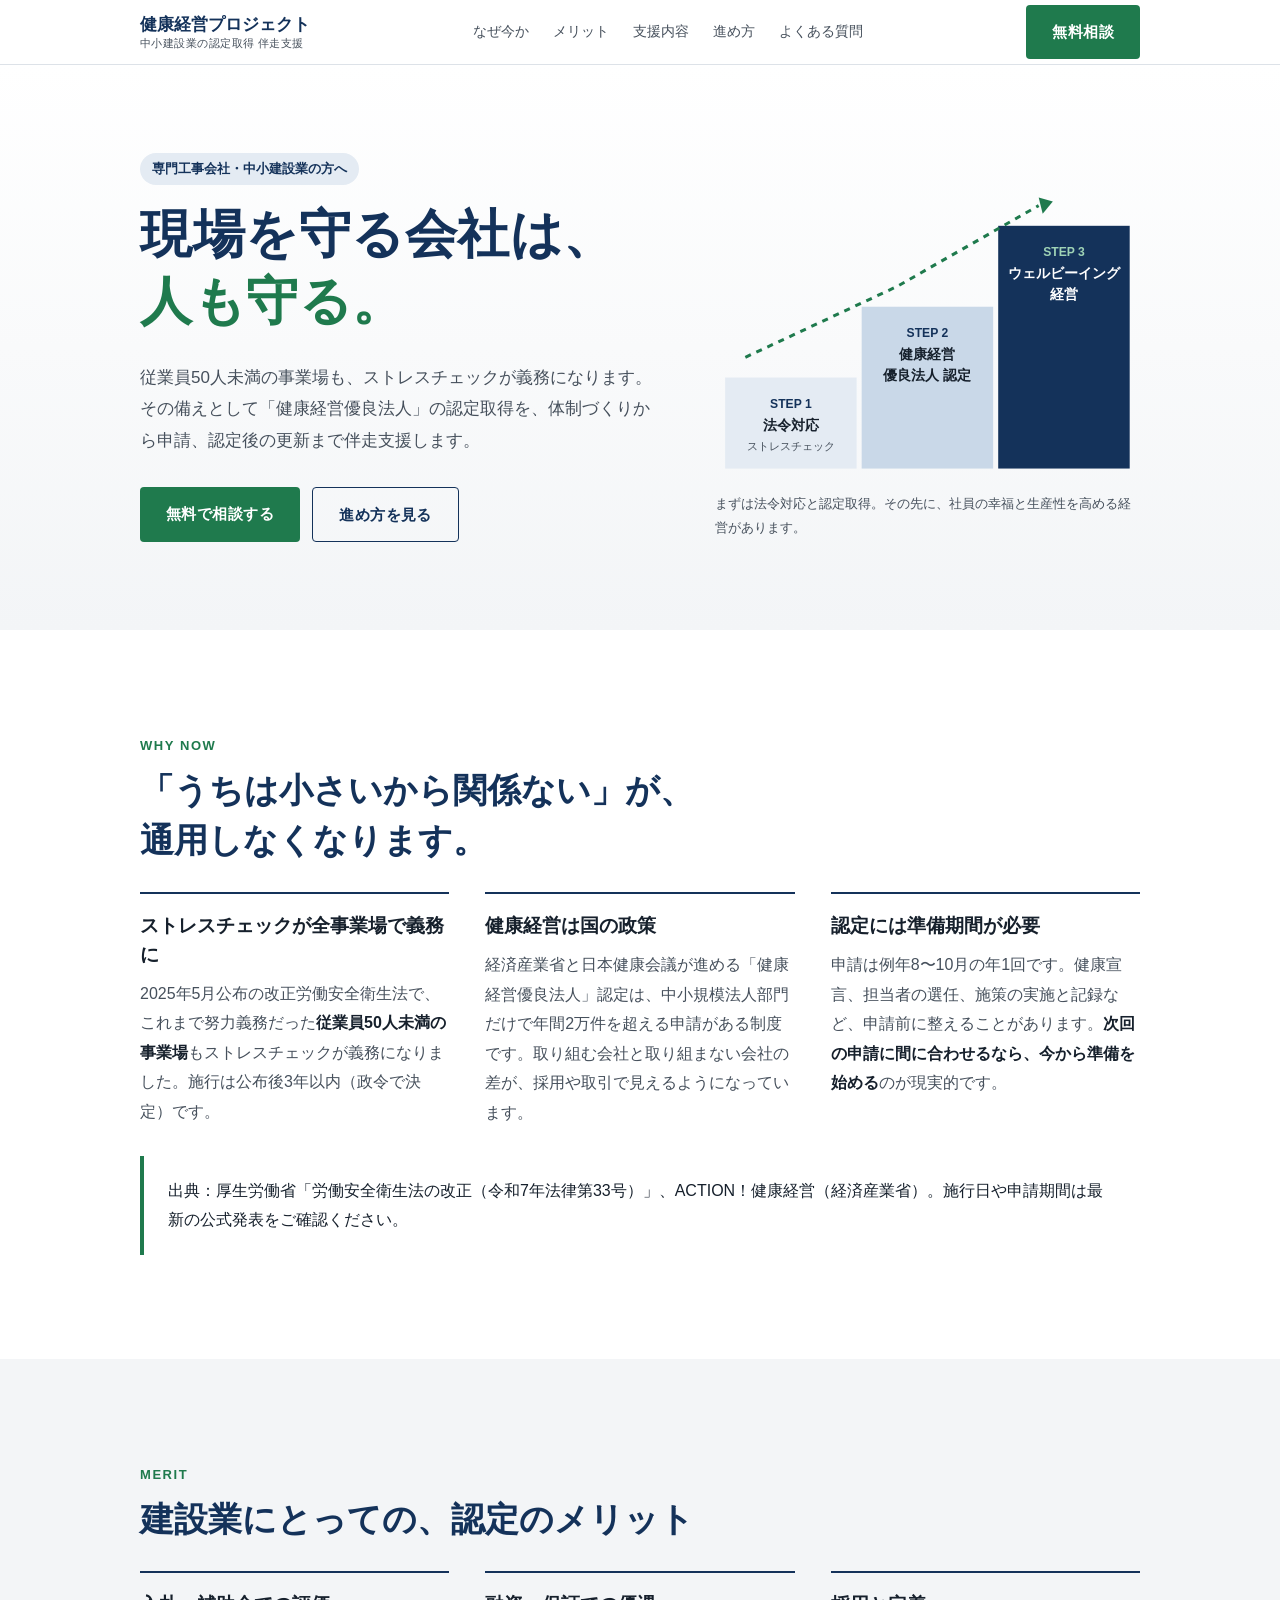
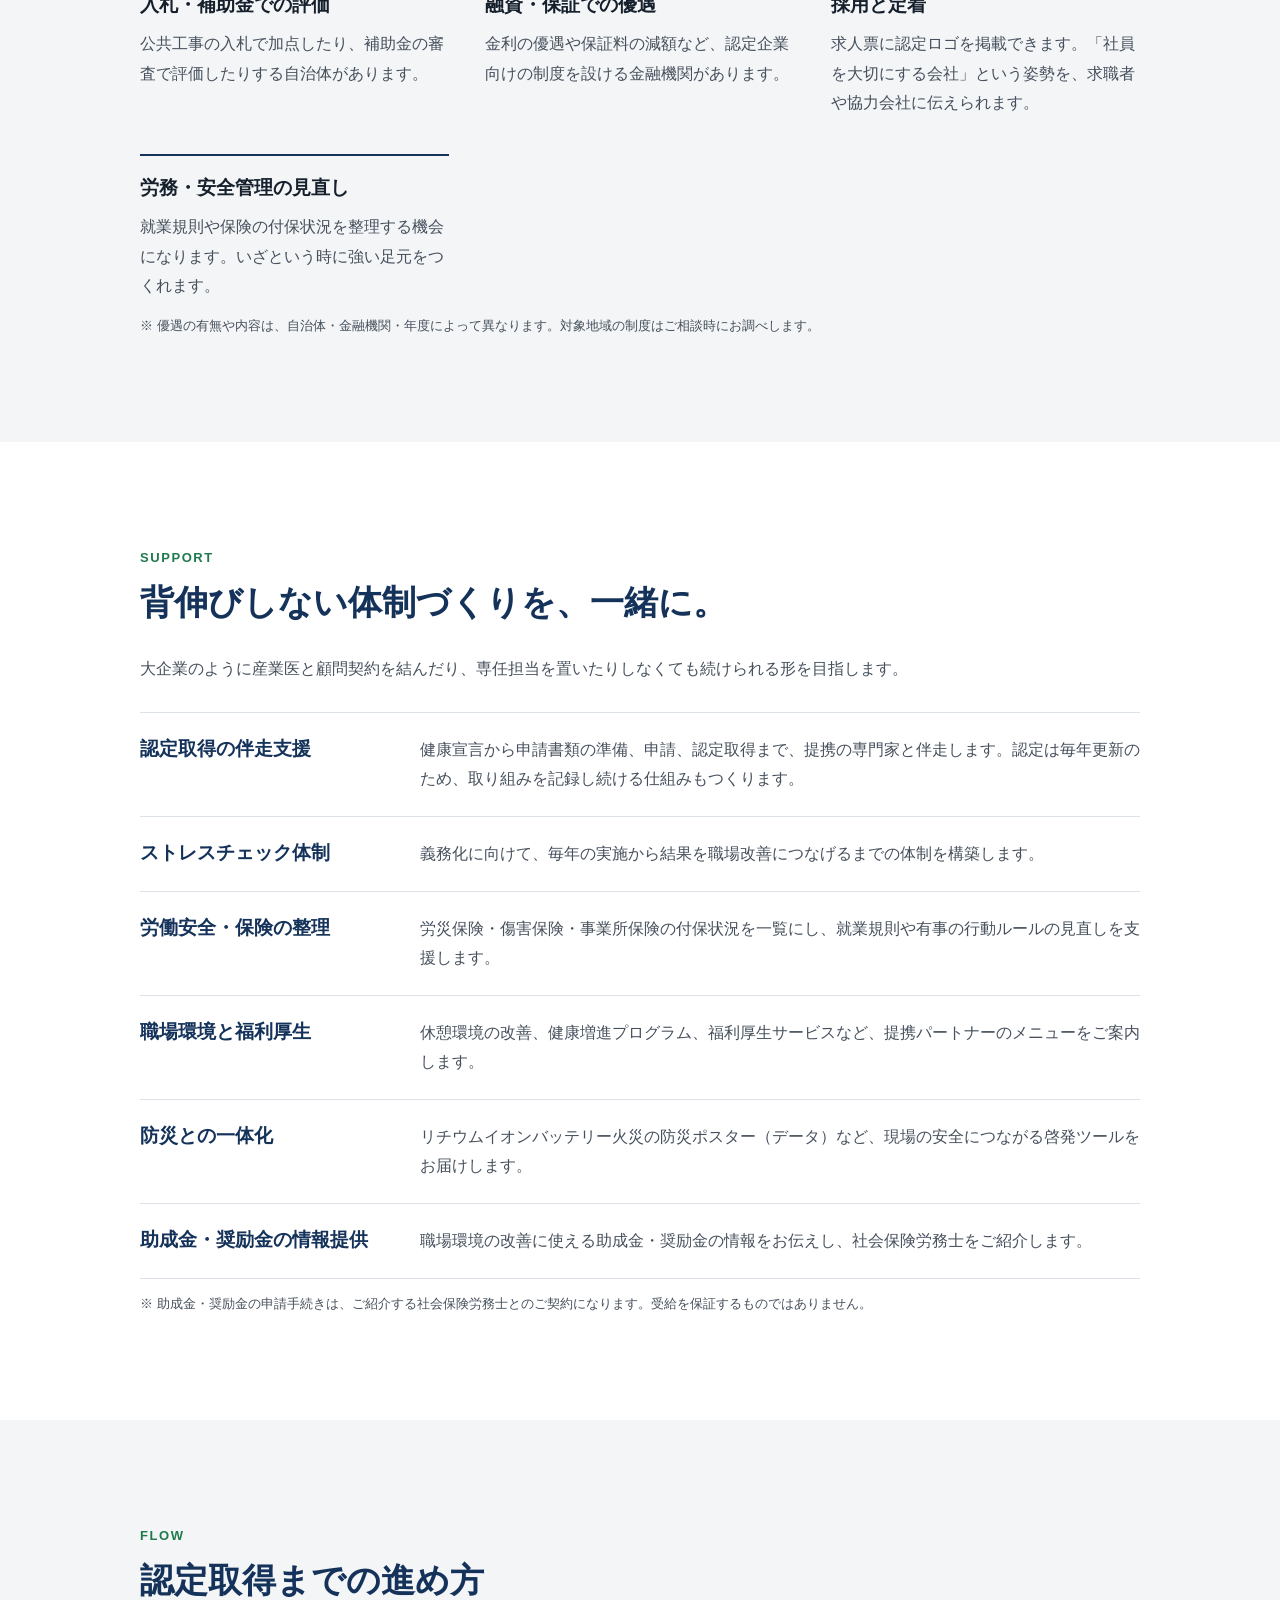
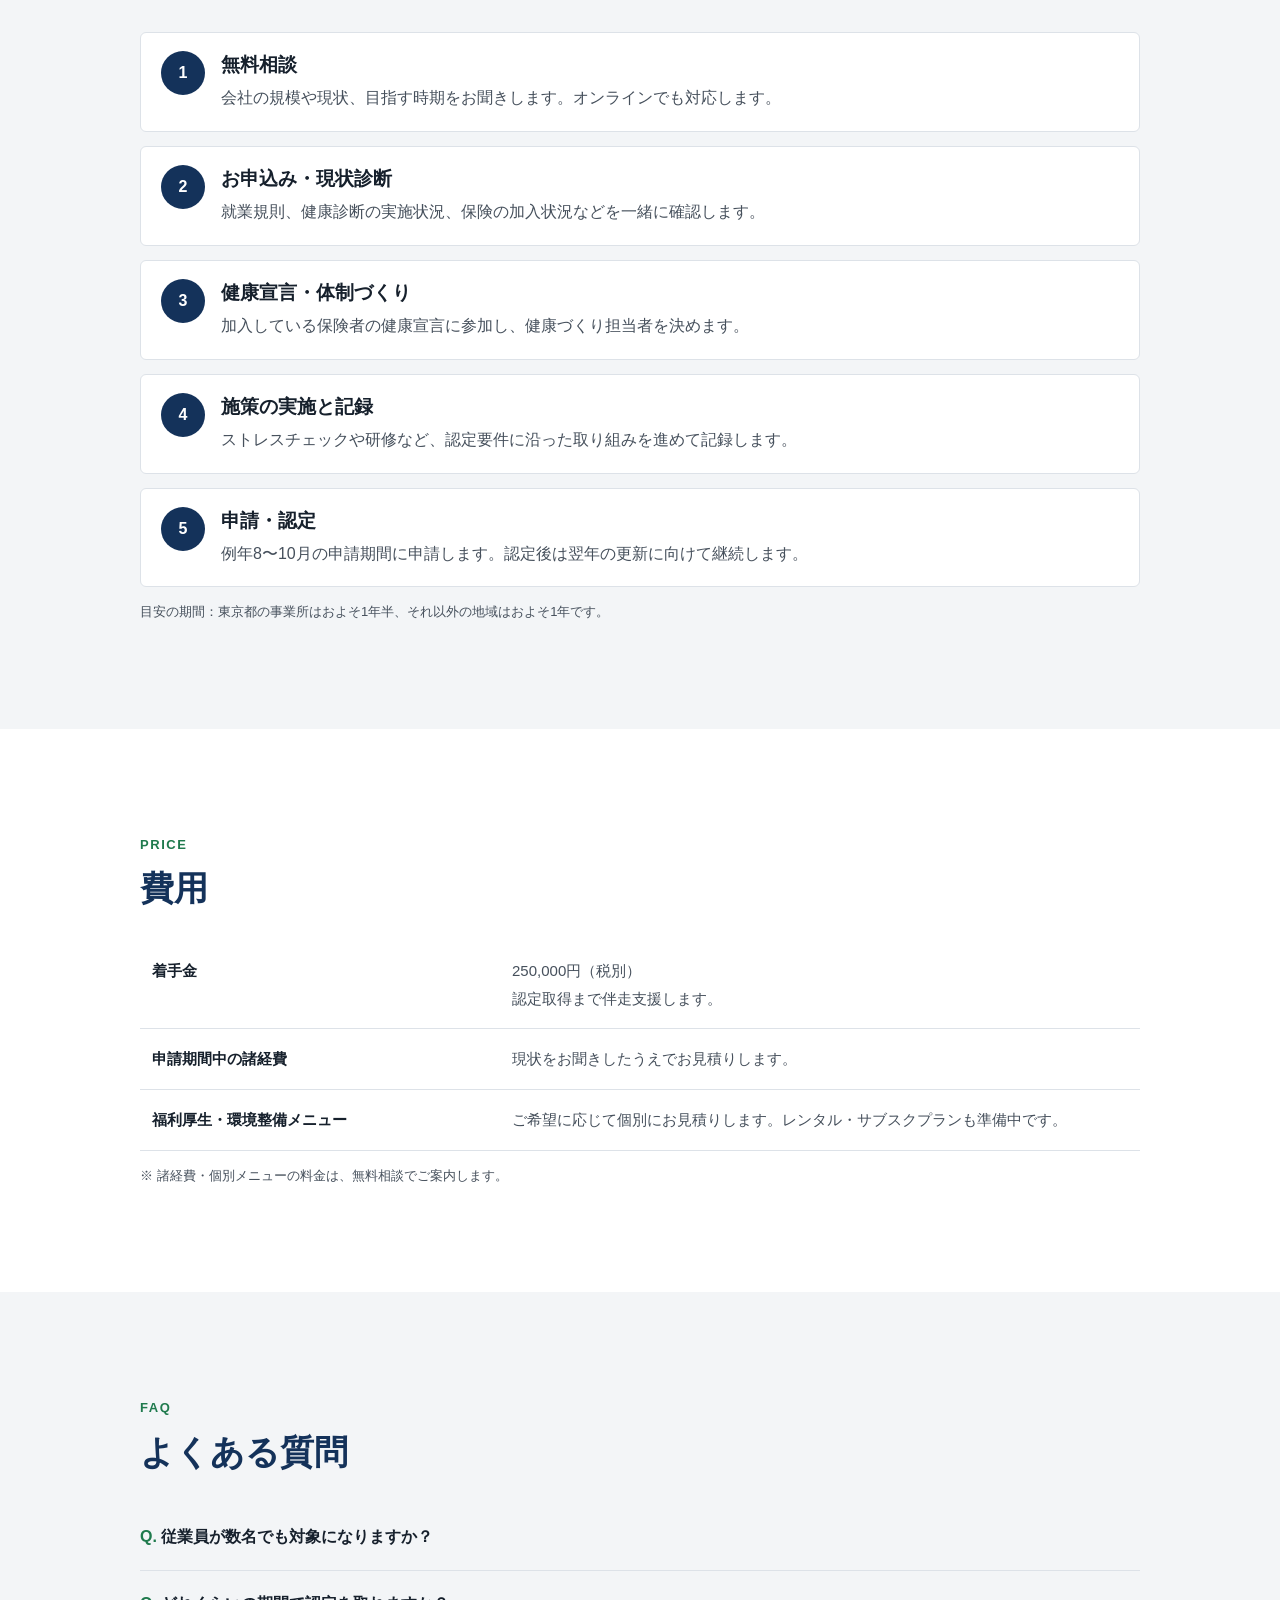
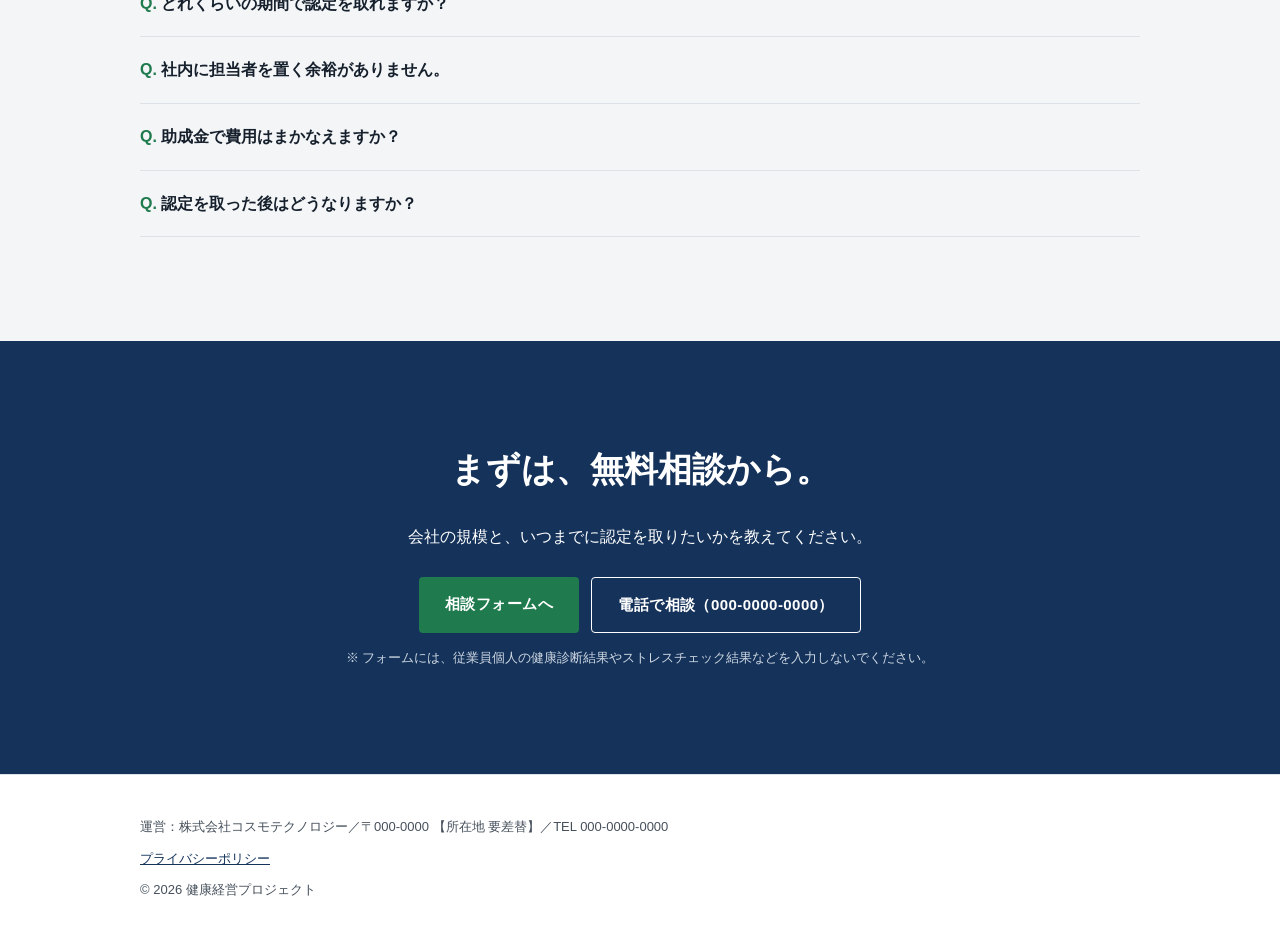
==== index.html @ e8214c0b "健康経営プロジェクト募集サイト 初回公開（連絡先は仮、noindex）" ====
<!DOCTYPE html>
<html lang="ja">
<head>
<meta charset="UTF-8">
<meta name="viewport" content="width=device-width, initial-scale=1">
<title>健康経営プロジェクト｜中小建設業の健康経営優良法人 認定取得を伴走支援</title>
<meta name="description" content="従業員50人未満の事業場もストレスチェックが義務化へ。専門工事会社・中小建設業のための健康経営優良法人 認定取得 伴走支援。体制づくりから申請、認定後の更新まで、背伸びしない形でサポートします。">
<meta property="og:title" content="健康経営プロジェクト｜中小建設業の健康経営優良法人 認定取得を伴走支援">
<meta property="og:description" content="ストレスチェック義務化に備え、健康経営優良法人の認定取得を。中小建設業に特化した伴走支援です。">
<!-- 画像は仮（tools/make-ogp.ps1 で生成）。独自ドメインにしたらURLを差し替える -->
<meta property="og:image" content="https://fujikurakenjiwork-beep.github.io/kenko-keiei-project-pages/assets/ogp.png">
<meta property="og:url" content="https://fujikurakenjiwork-beep.github.io/kenko-keiei-project-pages/">
<meta property="og:image:width" content="1200">
<meta property="og:image:height" content="630">
<meta name="twitter:card" content="summary_large_image">
<meta property="og:type" content="website">
<link rel="canonical" href="https://fujikurakenjiwork-beep.github.io/kenko-keiei-project-pages/">
<meta name="robots" content="noindex"><!-- 要差替：連絡先を確定したらこの行を削除 -->

<style>
:root{
  --bg:#ffffff;
  --bg-alt:#f3f5f7;
  --ink:#16202c;
  --ink-sub:#46505c;
  --navy:#14325a;
  --accent:#1f7a4d;   /* 強調色はこの1色 */
  --line:#dde2e8;
  --max:1080px;
  --pad:clamp(20px,5vw,40px);
  --font:"Noto Sans JP","Hiragino Sans","Yu Gothic","YuGothic",sans-serif;
}
*{box-sizing:border-box;margin:0;padding:0}
html{scroll-behavior:smooth;scroll-padding-top:72px}
body{font-family:var(--font);color:var(--ink);background:var(--bg);line-height:1.85;font-size:16px;overflow-wrap:anywhere;-webkit-text-size-adjust:100%}
img,svg{max-width:100%;height:auto;display:block}
a{color:inherit}
.wrap{max-width:var(--max);margin:0 auto;padding:0 var(--pad)}
section{padding:clamp(56px,10vw,104px) 0}
.alt{background:var(--bg-alt)}
.eyebrow{font-size:13px;font-weight:700;letter-spacing:.12em;color:var(--accent);margin-bottom:.6em}
h2{font-size:clamp(23px,4.2vw,34px);line-height:1.45;margin-bottom:.8em;font-weight:700;color:var(--navy)}
h3{font-size:clamp(17px,2.5vw,19px);line-height:1.5;margin-bottom:.5em;font-weight:700}
p{color:var(--ink-sub)}
.note{font-size:13px;color:var(--ink-sub);margin-top:1em}
strong{color:var(--ink)}

/* header */
header{position:sticky;top:0;z-index:50;background:rgba(255,255,255,.95);backdrop-filter:blur(8px);border-bottom:1px solid var(--line)}
.bar{display:flex;align-items:center;justify-content:space-between;gap:16px;height:64px}
.logo{font-size:17px;font-weight:700;text-decoration:none;color:var(--navy);line-height:1.3}
.logo small{display:block;font-size:11px;font-weight:500;color:var(--ink-sub);letter-spacing:.04em}
nav ul{display:flex;gap:24px;list-style:none;font-size:14px}
nav a{text-decoration:none;color:var(--ink-sub)}
nav a:hover{color:var(--accent)}
.btn{display:inline-block;background:var(--accent);color:#fff;text-decoration:none;padding:13px 26px;border-radius:4px;font-size:15px;font-weight:700;letter-spacing:.03em;white-space:nowrap}
.btn:hover{opacity:.88}
.btn.ghost{background:transparent;color:var(--navy);border:1.5px solid var(--navy)}
@media(max-width:860px){nav{display:none}.bar .btn{padding:9px 16px;font-size:14px}}

/* hero */
.hero{padding:clamp(48px,8vw,88px) 0;background:linear-gradient(180deg,#fff 0%,var(--bg-alt) 100%)}
.hero-grid{display:grid;gap:clamp(32px,5vw,56px);grid-template-columns:1.1fr .9fr;align-items:center}
@media(max-width:860px){.hero-grid{grid-template-columns:1fr}}
.tag{display:inline-block;font-size:13px;font-weight:700;color:var(--navy);background:#e4ebf3;padding:4px 12px;border-radius:999px;margin-bottom:1.2em}
.hero h1{font-size:clamp(30px,6vw,52px);line-height:1.3;font-weight:800;color:var(--navy);margin-bottom:.5em;letter-spacing:.01em}
.hero h1 em{font-style:normal;color:var(--accent)}
.nw{display:inline-block}
.logo{white-space:nowrap}
@media(max-width:420px){.logo small{display:none}.logo{font-size:15px}.hero h1{font-size:28px}}
.hero .lead{font-size:clamp(15px,2.2vw,17px);max-width:32em;margin-bottom:1.8em}
.actions{display:flex;flex-wrap:wrap;gap:12px}

/* stage diagram (このサイトの唯一の強い要素) */
.stage text{font-family:var(--font)}

/* alert band */
.law{border-left:4px solid var(--accent);background:#fff;padding:20px 24px;margin-top:28px}
.law p{color:var(--ink)}

/* grids */
.grid{display:grid;gap:clamp(20px,3.5vw,36px);grid-template-columns:repeat(auto-fit,minmax(240px,1fr))}
.item{border-top:2px solid var(--navy);padding-top:18px}
.support{display:grid;gap:0;grid-template-columns:1fr}
.support li{list-style:none;display:grid;grid-template-columns:minmax(150px,.35fr) 1fr;gap:8px 28px;padding:22px 0;border-bottom:1px solid var(--line)}
.support li:first-child{border-top:1px solid var(--line)}
.support h3{margin:0;color:var(--navy)}
@media(max-width:640px){.support li{grid-template-columns:1fr}}

/* flow */
.flow{list-style:none;counter-reset:f;display:grid;gap:14px}
.flow li{counter-increment:f;display:grid;grid-template-columns:44px 1fr;gap:16px;align-items:start;background:#fff;border:1px solid var(--line);border-radius:6px;padding:18px 20px}
.flow li::before{content:counter(f);display:grid;place-items:center;width:44px;height:44px;border-radius:50%;background:var(--navy);color:#fff;font-weight:700}
.flow h3{margin-bottom:.2em}

/* price */
table{width:100%;border-collapse:collapse;font-size:15px;background:#fff}
th,td{padding:16px 12px;border-bottom:1px solid var(--line);text-align:left;vertical-align:top}
th{width:36%;color:var(--ink)}
td{color:var(--ink-sub)}

/* faq */
details{border-bottom:1px solid var(--line);padding:18px 0}
summary{cursor:pointer;font-weight:700;list-style:none;color:var(--ink)}
summary::-webkit-details-marker{display:none}
summary::before{content:"Q. ";color:var(--accent)}
details p{margin-top:.7em}

/* cta / footer */
.cta{background:var(--navy);color:#fff;text-align:center}
.cta h2,.cta p{color:#fff}
.cta .actions{justify-content:center;margin-top:1.6em}
.cta .btn.ghost{color:#fff;border-color:#fff}
.cta .note{color:#cfd8e3}
footer{padding:40px 0;font-size:13px;color:var(--ink-sub);border-top:1px solid var(--line)}
footer a{color:var(--navy)}

/* fade: JSが動かなくても本文は見える */
.fade{opacity:1;transform:none;transition:opacity .7s ease,transform .7s ease}
.js .fade{opacity:0;transform:translateY(14px)}
.js .fade.on{opacity:1;transform:none}
@media(prefers-reduced-motion:reduce){html{scroll-behavior:auto}.js .fade{opacity:1;transform:none}}
</style>
</head>

<body>
<header>
  <div class="wrap bar">
    <a href="#" class="logo">健康経営プロジェクト<small>中小建設業の認定取得 伴走支援</small></a>
    <nav><ul>
      <li><a href="#why">なぜ今か</a></li>
      <li><a href="#merit">メリット</a></li>
      <li><a href="#support">支援内容</a></li>
      <li><a href="#flow">進め方</a></li>
      <li><a href="#faq">よくある質問</a></li>
    </ul></nav>
    <!-- 要差替：GoogleフォームのURL -->
    <a class="btn" href="#contact">無料相談</a>
  </div>
</header>

<main>
  <section class="hero">
    <div class="wrap hero-grid">
      <div>
        <p class="tag">専門工事会社・中小建設業の方へ</p>
        <h1><span class="nw">現場を守る</span><span class="nw">会社は、</span><br><em>人も守る。</em></h1>
        <p class="lead">従業員50人未満の事業場も、ストレスチェックが義務になります。その備えとして「健康経営優良法人」の認定取得を、体制づくりから申請、認定後の更新まで伴走支援します。</p>
        <div class="actions">
          <a class="btn" href="#contact">無料で相談する</a>
          <a class="btn ghost" href="#flow">進め方を見る</a>
        </div>
      </div>

      <figure class="stage" aria-labelledby="stage-cap">
        <svg viewBox="0 0 420 320" role="img" aria-labelledby="stage-title">
          <title id="stage-title">法令対応から健康経営優良法人、ウェルビーイング経営へ進む3段階の図</title>
          <rect x="10"  y="220" width="130" height="90"  fill="#e4ebf3"/>
          <rect x="145" y="150" width="130" height="160" fill="#c9d8e8"/>
          <rect x="280" y="70"  width="130" height="240" fill="#14325a"/>
          <text x="75"  y="250" text-anchor="middle" font-size="12" fill="#14325a" font-weight="700">STEP 1</text>
          <text x="75"  y="272" text-anchor="middle" font-size="14" fill="#16202c" font-weight="700">法令対応</text>
          <text x="75"  y="292" text-anchor="middle" font-size="11" fill="#46505c">ストレスチェック</text>
          <text x="210" y="180" text-anchor="middle" font-size="12" fill="#14325a" font-weight="700">STEP 2</text>
          <text x="210" y="202" text-anchor="middle" font-size="14" fill="#16202c" font-weight="700">健康経営</text>
          <text x="210" y="222" text-anchor="middle" font-size="14" fill="#16202c" font-weight="700">優良法人 認定</text>
          <text x="345" y="100" text-anchor="middle" font-size="12" fill="#9fd3b6" font-weight="700">STEP 3</text>
          <text x="345" y="122" text-anchor="middle" font-size="14" fill="#fff" font-weight="700">ウェルビーイング</text>
          <text x="345" y="142" text-anchor="middle" font-size="14" fill="#fff" font-weight="700">経営</text>
          <path d="M30 200 L180 130 L320 50" fill="none" stroke="#1f7a4d" stroke-width="3" stroke-dasharray="6 6"/>
          <polygon points="320,42 334,46 324,58" fill="#1f7a4d"/>
        </svg>
        <figcaption id="stage-cap" class="note">まずは法令対応と認定取得。その先に、社員の幸福と生産性を高める経営があります。</figcaption>
      </figure>
    </div>
  </section>

  <section id="why">
    <div class="wrap">
      <p class="eyebrow fade">WHY NOW</p>
      <h2 class="fade">「うちは小さいから関係ない」が、<br>通用しなくなります。</h2>
      <div class="grid">
        <div class="item fade">
          <h3>ストレスチェックが全事業場で義務に</h3>
          <p>2025年5月公布の改正労働安全衛生法で、これまで努力義務だった<strong>従業員50人未満の事業場</strong>もストレスチェックが義務になりました。施行は公布後3年以内（政令で決定）です。</p>
        </div>
        <div class="item fade">
          <h3>健康経営は国の政策</h3>
          <p>経済産業省と日本健康会議が進める「健康経営優良法人」認定は、中小規模法人部門だけで年間2万件を超える申請がある制度です。取り組む会社と取り組まない会社の差が、採用や取引で見えるようになっています。</p>
        </div>
        <div class="item fade">
          <h3>認定には準備期間が必要</h3>
          <p>申請は例年8〜10月の年1回です。健康宣言、担当者の選任、施策の実施と記録など、申請前に整えることがあります。<strong>次回の申請に間に合わせるなら、今から準備を始める</strong>のが現実的です。</p>
        </div>
      </div>
      <div class="law fade">
        <p>出典：厚生労働省「労働安全衛生法の改正（令和7年法律第33号）」、ACTION！健康経営（経済産業省）。施行日や申請期間は最新の公式発表をご確認ください。</p>
      </div>
    </div>
  </section>

  <section id="merit" class="alt">
    <div class="wrap">
      <p class="eyebrow fade">MERIT</p>
      <h2 class="fade">建設業にとっての、認定のメリット</h2>
      <div class="grid">
        <div class="item fade"><h3>入札・補助金での評価</h3><p>公共工事の入札で加点したり、補助金の審査で評価したりする自治体があります。</p></div>
        <div class="item fade"><h3>融資・保証での優遇</h3><p>金利の優遇や保証料の減額など、認定企業向けの制度を設ける金融機関があります。</p></div>
        <div class="item fade"><h3>採用と定着</h3><p>求人票に認定ロゴを掲載できます。「社員を大切にする会社」という姿勢を、求職者や協力会社に伝えられます。</p></div>
        <div class="item fade"><h3>労務・安全管理の見直し</h3><p>就業規則や保険の付保状況を整理する機会になります。いざという時に強い足元をつくれます。</p></div>
      </div>
      <p class="note fade">※ 優遇の有無や内容は、自治体・金融機関・年度によって異なります。対象地域の制度はご相談時にお調べします。</p>
    </div>
  </section>

  <section id="support">
    <div class="wrap">
      <p class="eyebrow fade">SUPPORT</p>
      <h2 class="fade">背伸びしない体制づくりを、一緒に。</h2>
      <p class="fade" style="margin-bottom:28px">大企業のように産業医と顧問契約を結んだり、専任担当を置いたりしなくても続けられる形を目指します。</p>
      <ul class="support">
        <li class="fade"><h3>認定取得の伴走支援</h3><p>健康宣言から申請書類の準備、申請、認定取得まで、提携の専門家と伴走します。認定は毎年更新のため、取り組みを記録し続ける仕組みもつくります。</p></li>
        <li class="fade"><h3>ストレスチェック体制</h3><p>義務化に向けて、毎年の実施から結果を職場改善につなげるまでの体制を構築します。</p></li>
        <li class="fade"><h3>労働安全・保険の整理</h3><p>労災保険・傷害保険・事業所保険の付保状況を一覧にし、就業規則や有事の行動ルールの見直しを支援します。</p></li>
        <li class="fade"><h3>職場環境と福利厚生</h3><p>休憩環境の改善、健康増進プログラム、福利厚生サービスなど、提携パートナーのメニューをご案内します。</p></li>
        <li class="fade"><h3>防災との一体化</h3><p>リチウムイオンバッテリー火災の防災ポスター（データ）など、現場の安全につながる啓発ツールをお届けします。</p></li>
        <li class="fade"><h3>助成金・奨励金の情報提供</h3><p>職場環境の改善に使える助成金・奨励金の情報をお伝えし、社会保険労務士をご紹介します。</p></li>
      </ul>
      <p class="note fade">※ 助成金・奨励金の申請手続きは、ご紹介する社会保険労務士とのご契約になります。受給を保証するものではありません。</p>
    </div>
  </section>

  <section id="flow" class="alt">
    <div class="wrap">
      <p class="eyebrow fade">FLOW</p>
      <h2 class="fade">認定取得までの進め方</h2>
      <ol class="flow fade">
        <li><div><h3>無料相談</h3><p>会社の規模や現状、目指す時期をお聞きします。オンラインでも対応します。</p></div></li>
        <li><div><h3>お申込み・現状診断</h3><p>就業規則、健康診断の実施状況、保険の加入状況などを一緒に確認します。</p></div></li>
        <li><div><h3>健康宣言・体制づくり</h3><p>加入している保険者の健康宣言に参加し、健康づくり担当者を決めます。</p></div></li>
        <li><div><h3>施策の実施と記録</h3><p>ストレスチェックや研修など、認定要件に沿った取り組みを進めて記録します。</p></div></li>
        <li><div><h3>申請・認定</h3><p>例年8〜10月の申請期間に申請します。認定後は翌年の更新に向けて継続します。</p></div></li>
      </ol>
      <p class="note fade">目安の期間：東京都の事業所はおよそ1年半、それ以外の地域はおよそ1年です。</p>
    </div>
  </section>

  <section id="price">
    <div class="wrap">
      <p class="eyebrow fade">PRICE</p>
      <h2 class="fade">費用</h2>
      <!-- 着手金は2026-11-25に確定 -->
      <table class="fade">
        <tr><th>着手金</th><td>250,000円（税別）<br>認定取得まで伴走支援します。</td></tr>
        <tr><th>申請期間中の諸経費</th><td>現状をお聞きしたうえでお見積りします。</td></tr>
        <tr><th>福利厚生・環境整備メニュー</th><td>ご希望に応じて個別にお見積りします。レンタル・サブスクプランも準備中です。</td></tr>
      </table>
      <p class="note fade">※ 諸経費・個別メニューの料金は、無料相談でご案内します。</p>
    </div>
  </section>

  <section id="faq" class="alt">
    <div class="wrap">
      <p class="eyebrow fade">FAQ</p>
      <h2 class="fade">よくある質問</h2>
      <div class="fade">
        <details><summary>従業員が数名でも対象になりますか？</summary><p>はい。健康経営優良法人の中小規模法人部門は、従業員1名以上から申請できます。ストレスチェックの義務化も、従業員を雇用しているすべての事業場が対象です。</p></details>
        <details><summary>どれくらいの期間で認定を取れますか？</summary><p>申請は年1回です。準備を始める時期によって、およそ1年〜1年半を見込んでください。</p></details>
        <details><summary>社内に担当者を置く余裕がありません。</summary><p>書類の準備や記録の仕組みづくりは、こちらで支援します。社内でお願いするのは、意思決定と最低限の窓口役です。</p></details>
        <details><summary>助成金で費用はまかなえますか？</summary><p>使える制度は、地域・会社の規模・取り組みの内容によって異なります。該当しそうな制度の情報をお伝えし、社会保険労務士をご紹介します。受給を保証するものではありません。</p></details>
        <details><summary>認定を取った後はどうなりますか？</summary><p>認定は毎年更新です。継続の支援に加えて、その先のウェルビーイング経営に進むためのご提案も行います。</p></details>
      </div>
    </div>
  </section>

  <section id="contact" class="cta">
    <div class="wrap">
      <h2>まずは、無料相談から。</h2>
      <p>会社の規模と、いつまでに認定を取りたいかを教えてください。</p>
      <div class="actions">
        <!-- 要差替：Googleフォームの公開URL / 電話番号 -->
        <a class="btn" href="https://forms.gle/REPLACE_ME" target="_blank" rel="noopener">相談フォームへ</a>
        <a class="btn ghost" href="tel:0000000000">電話で相談（000-0000-0000）</a>
      </div>
      <p class="note">※ フォームには、従業員個人の健康診断結果やストレスチェック結果などを入力しないでください。</p>
    </div>
  </section>
</main>

<footer>
  <div class="wrap">
    <!-- 要差替：所在地・電話。パートナー表記は各社の許諾後に追加 -->
    <p>運営：株式会社コスモテクノロジー／〒000-0000 【所在地 要差替】／TEL 000-0000-0000</p>
    <p style="margin-top:.6em"><a href="./privacy.html">プライバシーポリシー</a></p>
    <p style="margin-top:.6em">© 2026 健康経営プロジェクト</p>
  </div>
</footer>

<script>
document.documentElement.classList.add('js');
if('IntersectionObserver' in window){
  const io=new IntersectionObserver(es=>{es.forEach(e=>{if(e.isIntersecting){e.target.classList.add('on');io.unobserve(e.target);}});},{threshold:.12});
  document.querySelectorAll('.fade').forEach(el=>io.observe(el));
}else{document.querySelectorAll('.fade').forEach(el=>el.classList.add('on'));}
</script>
</body>
</html>
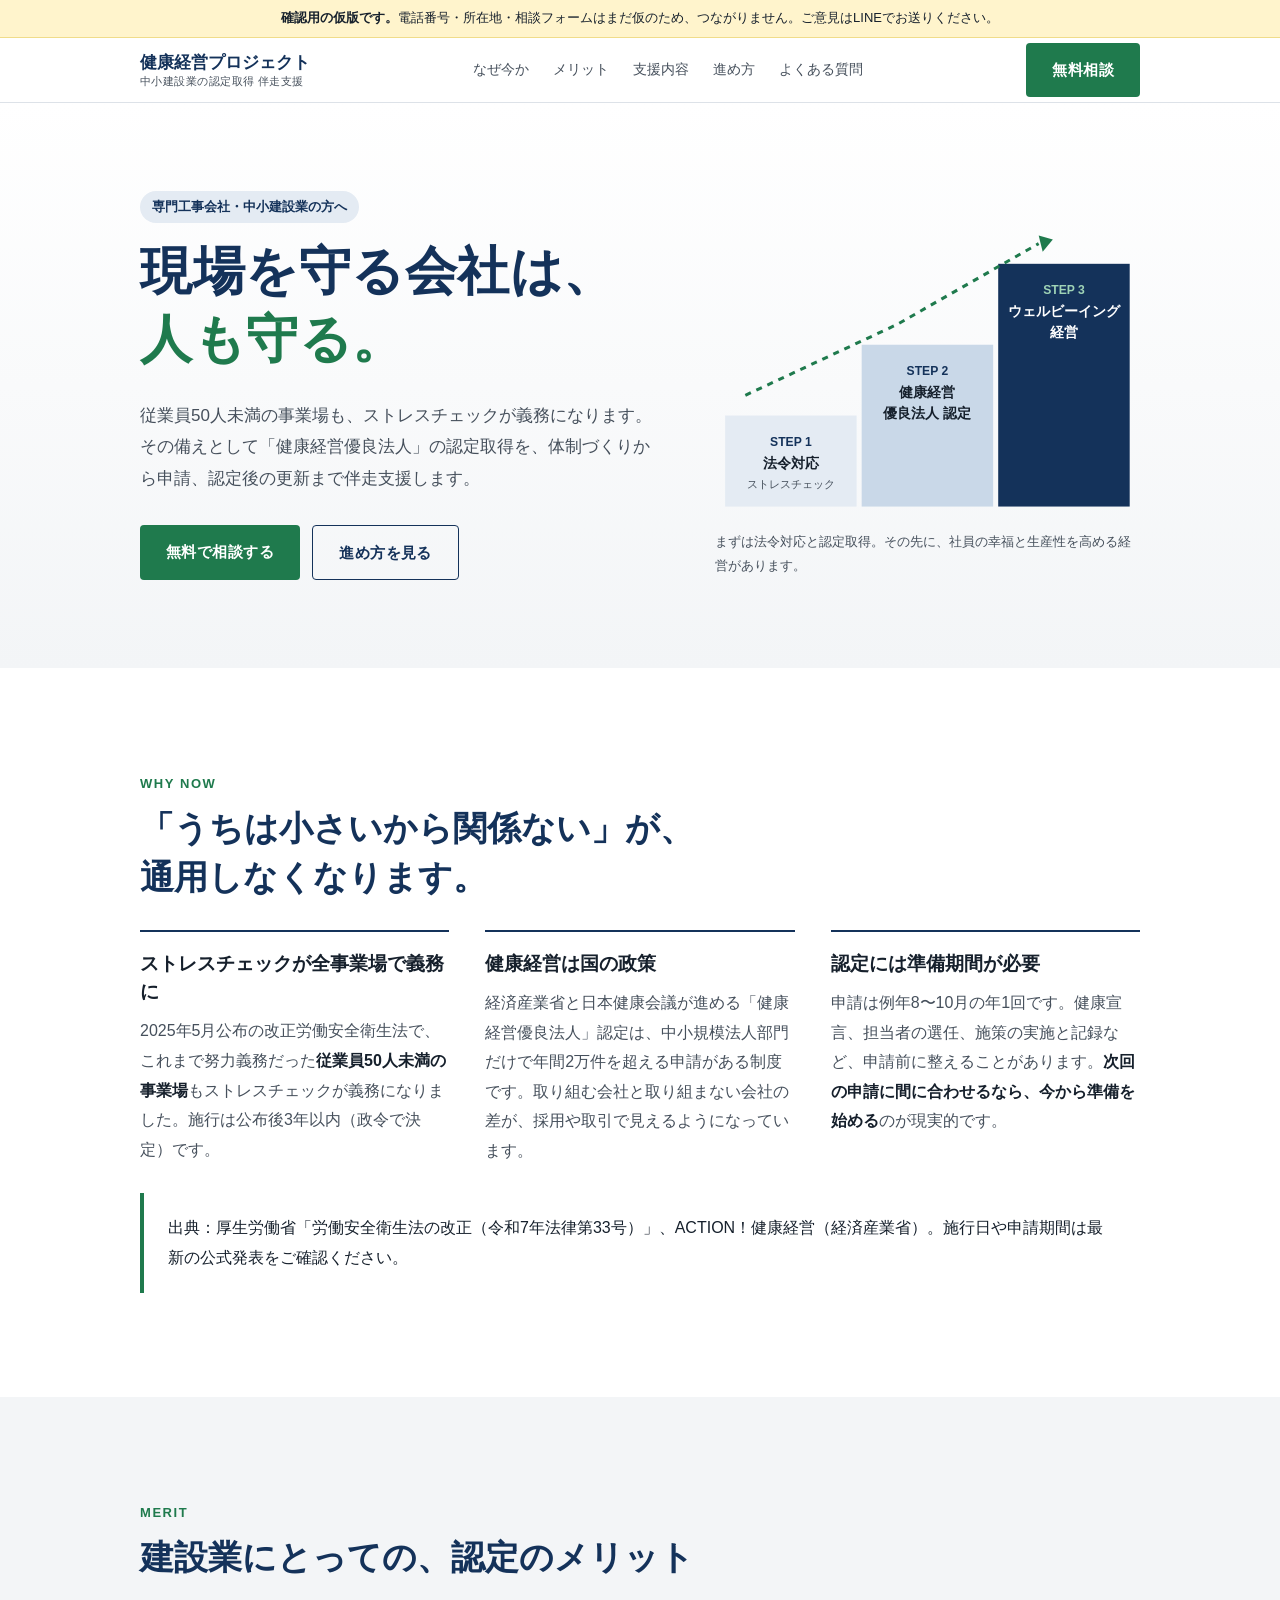
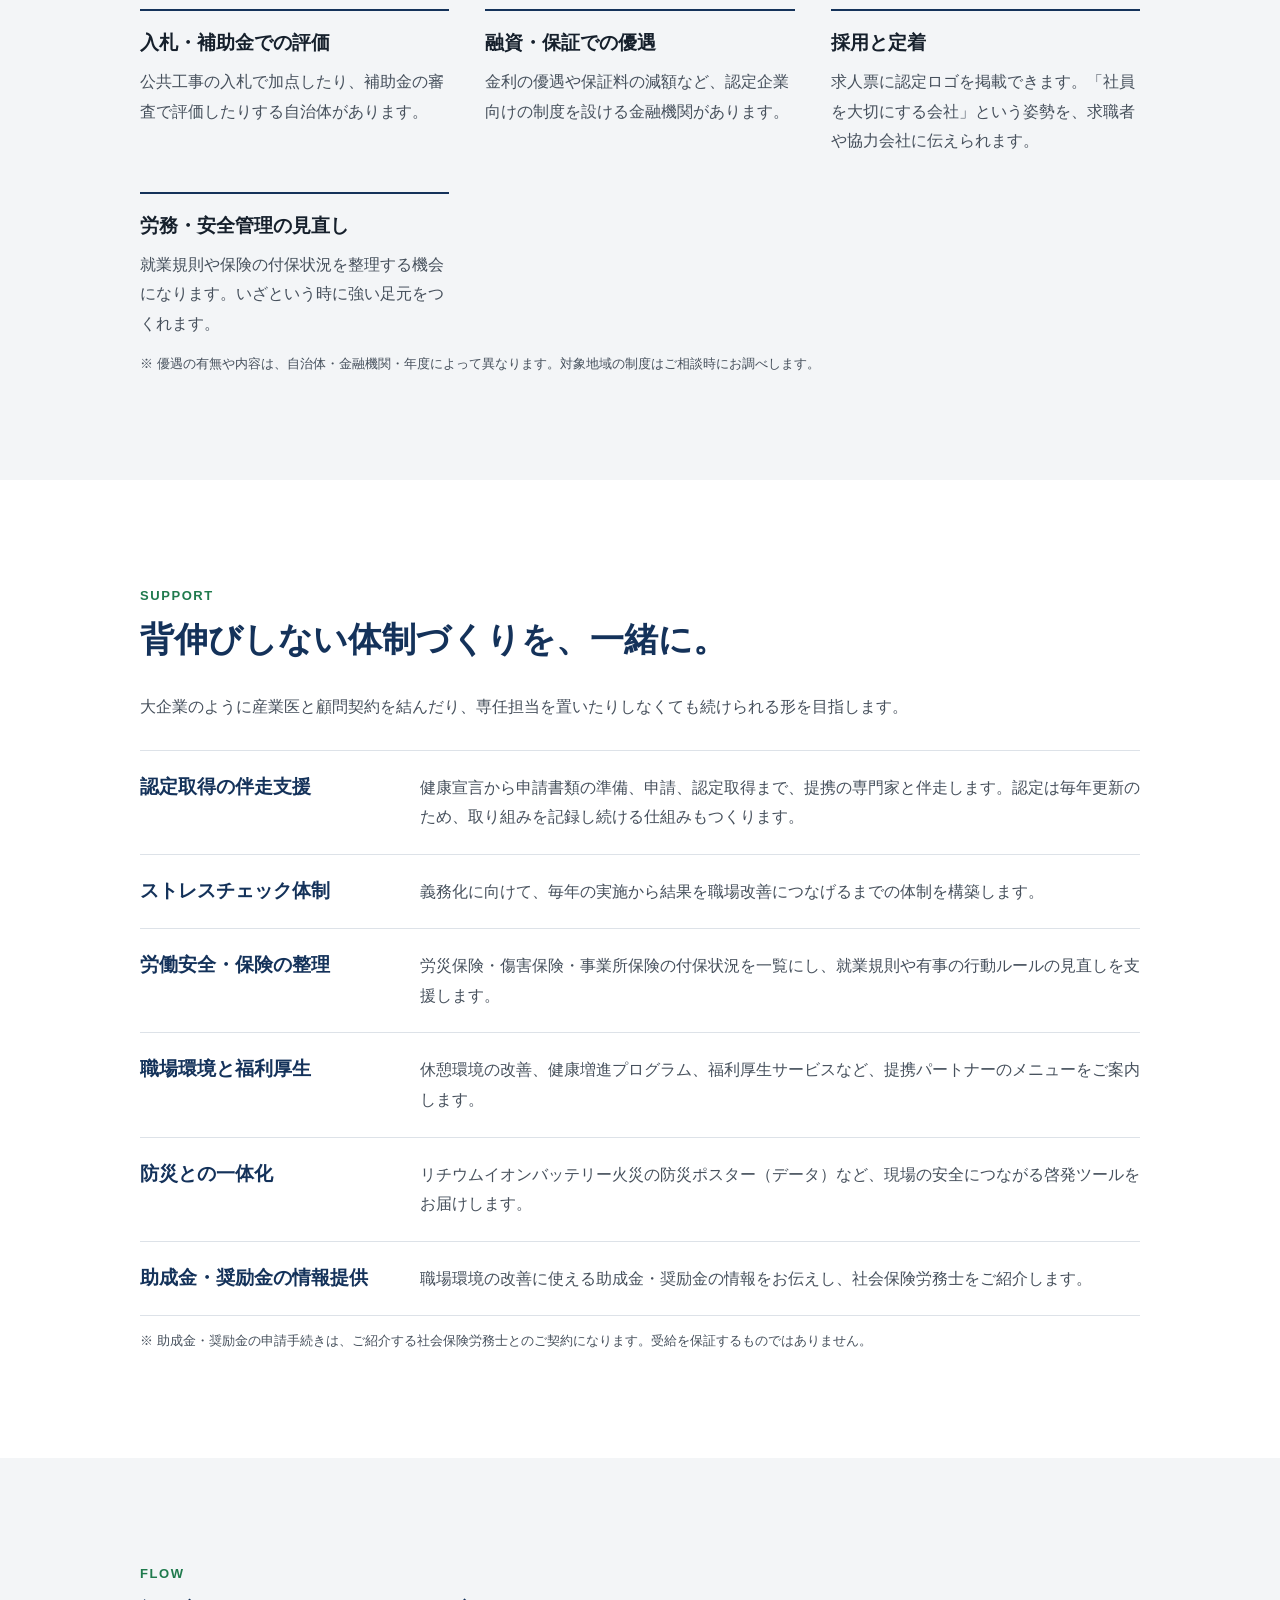
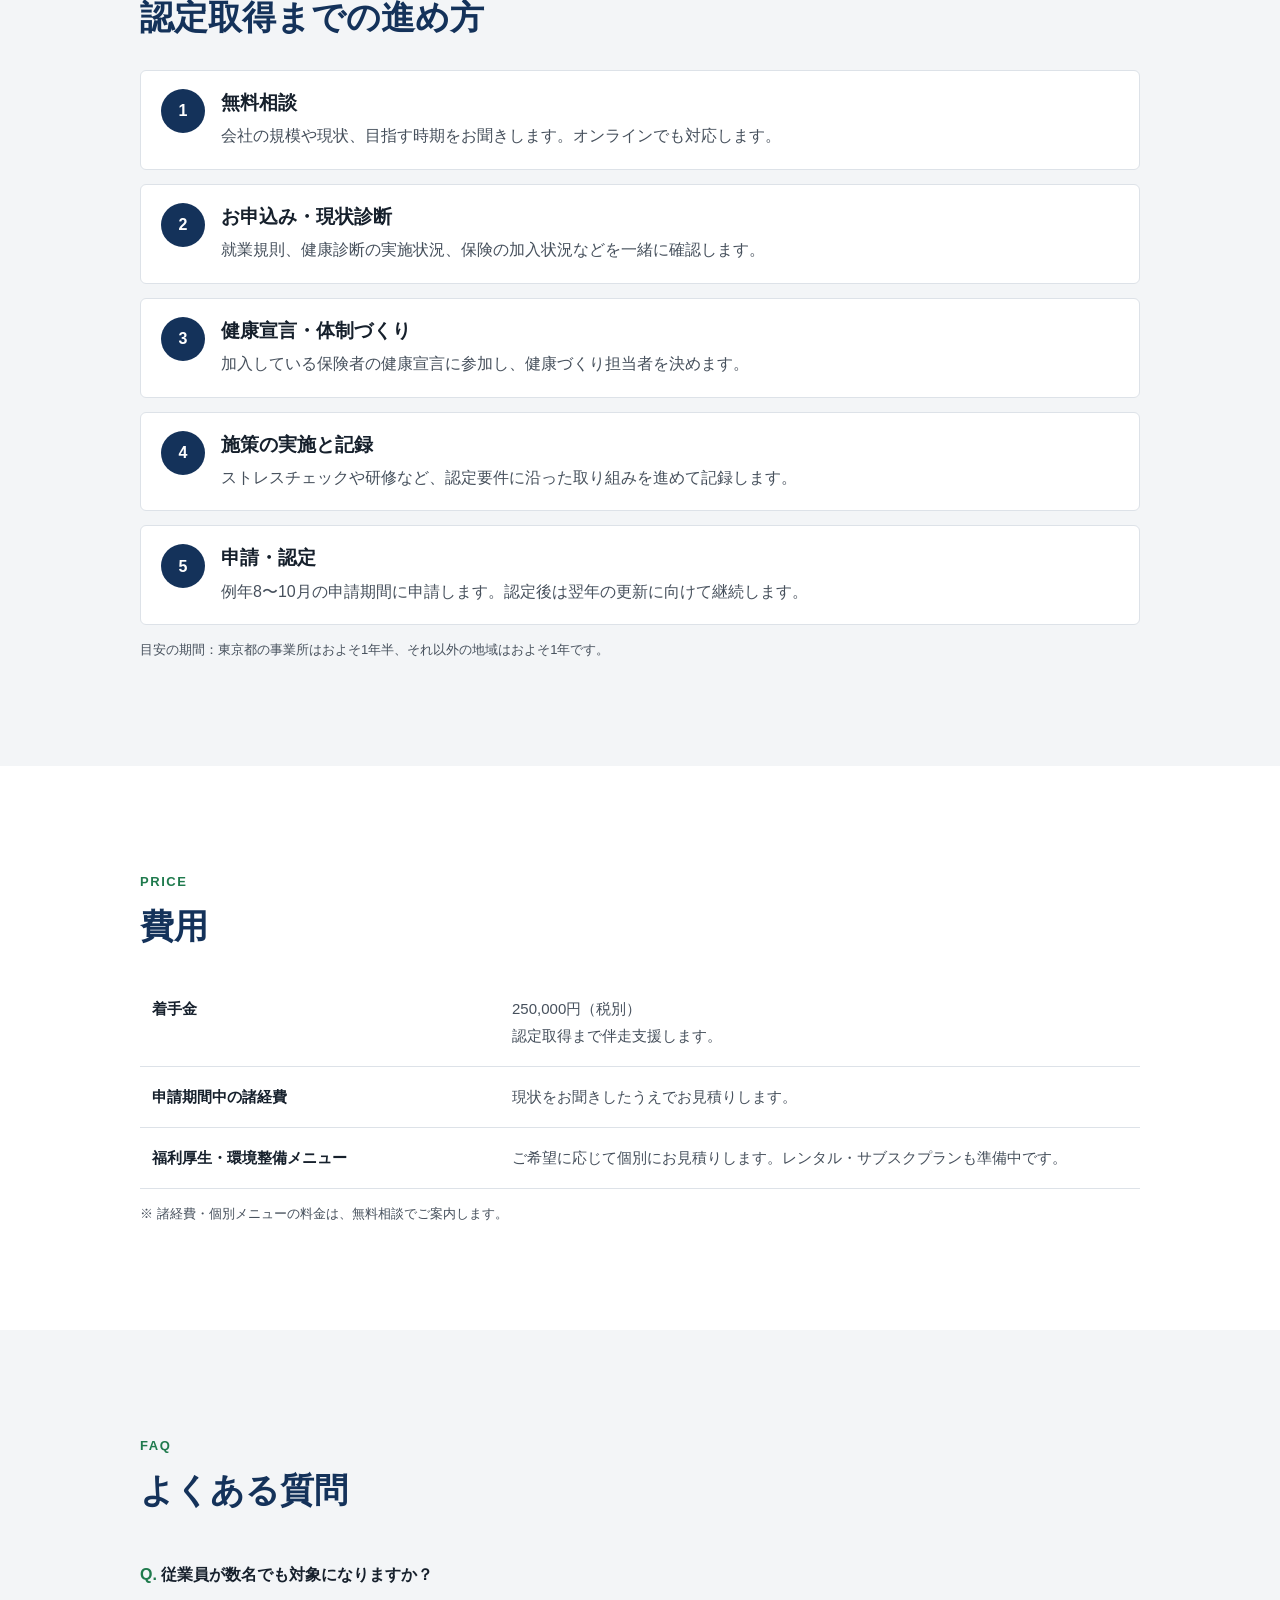
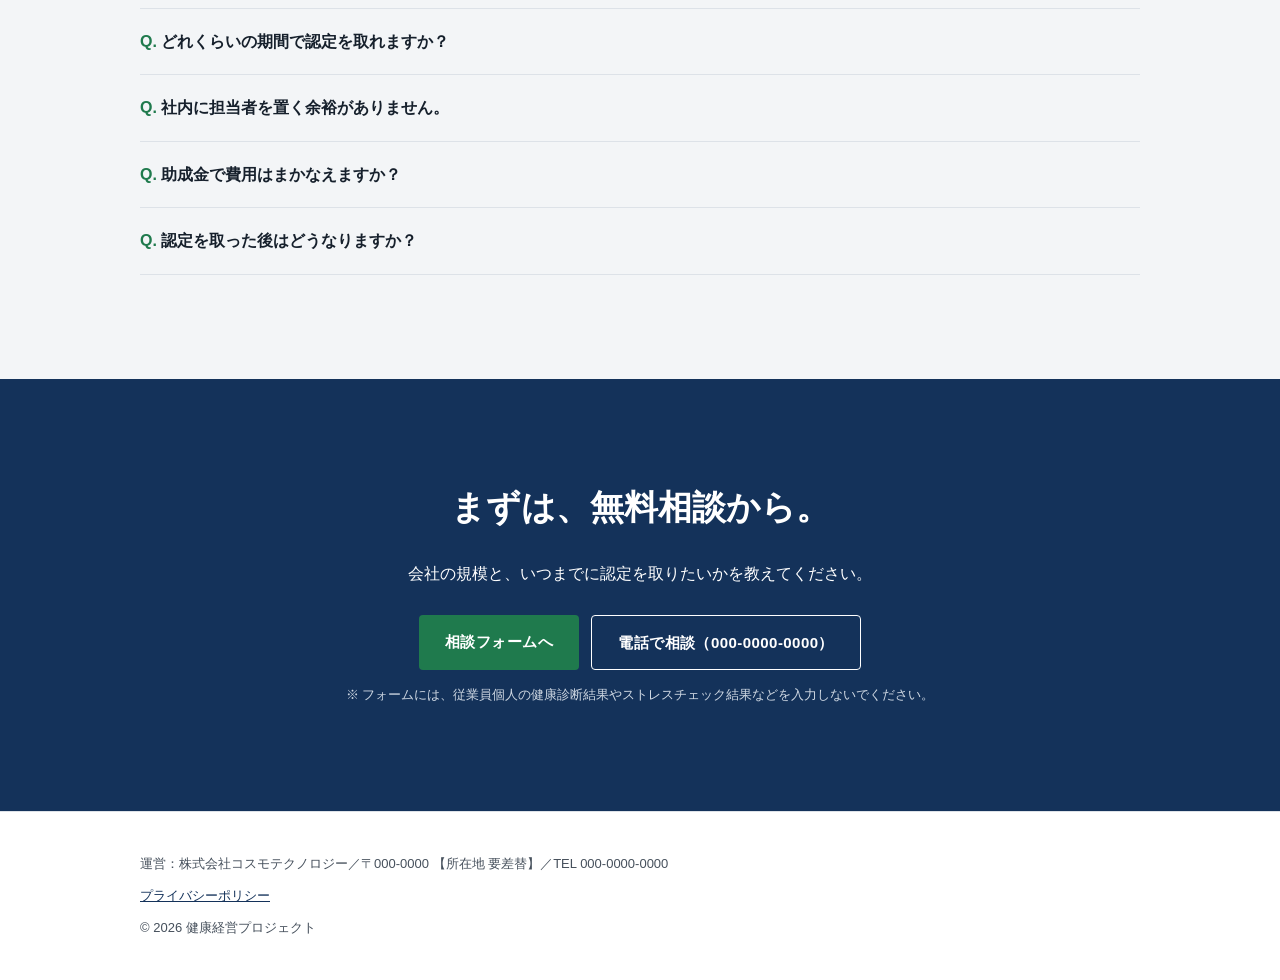
==== commit 1fe2cbd0: "確認用のお知らせ帯を追加" ====
--- a/index.html
+++ b/index.html
@@ -120,10 +120,16 @@
 .js .fade{opacity:0;transform:translateY(14px)}
 .js .fade.on{opacity:1;transform:none}
 @media(prefers-reduced-motion:reduce){html{scroll-behavior:auto}.js .fade{opacity:1;transform:none}}
+
+/* 確認用のお知らせ帯（正式公開時に削除） */
+.review{background:#fff4cc;color:var(--ink);font-size:13px;line-height:1.6;text-align:center;padding:8px var(--pad);border-bottom:1px solid #f0dc8a}
+.review strong{color:var(--ink)}
 </style>
 </head>
 
 <body>
+<!-- 確認用のお知らせ帯：正式公開時にこのブロックと .review のCSSを削除する -->
+<div class="review" role="note"><strong>確認用の仮版です。</strong>電話番号・所在地・相談フォームはまだ仮のため、つながりません。ご意見はLINEでお送りください。</div>
 <header>
   <div class="wrap bar">
     <a href="#" class="logo">健康経営プロジェクト<small>中小建設業の認定取得 伴走支援</small></a>
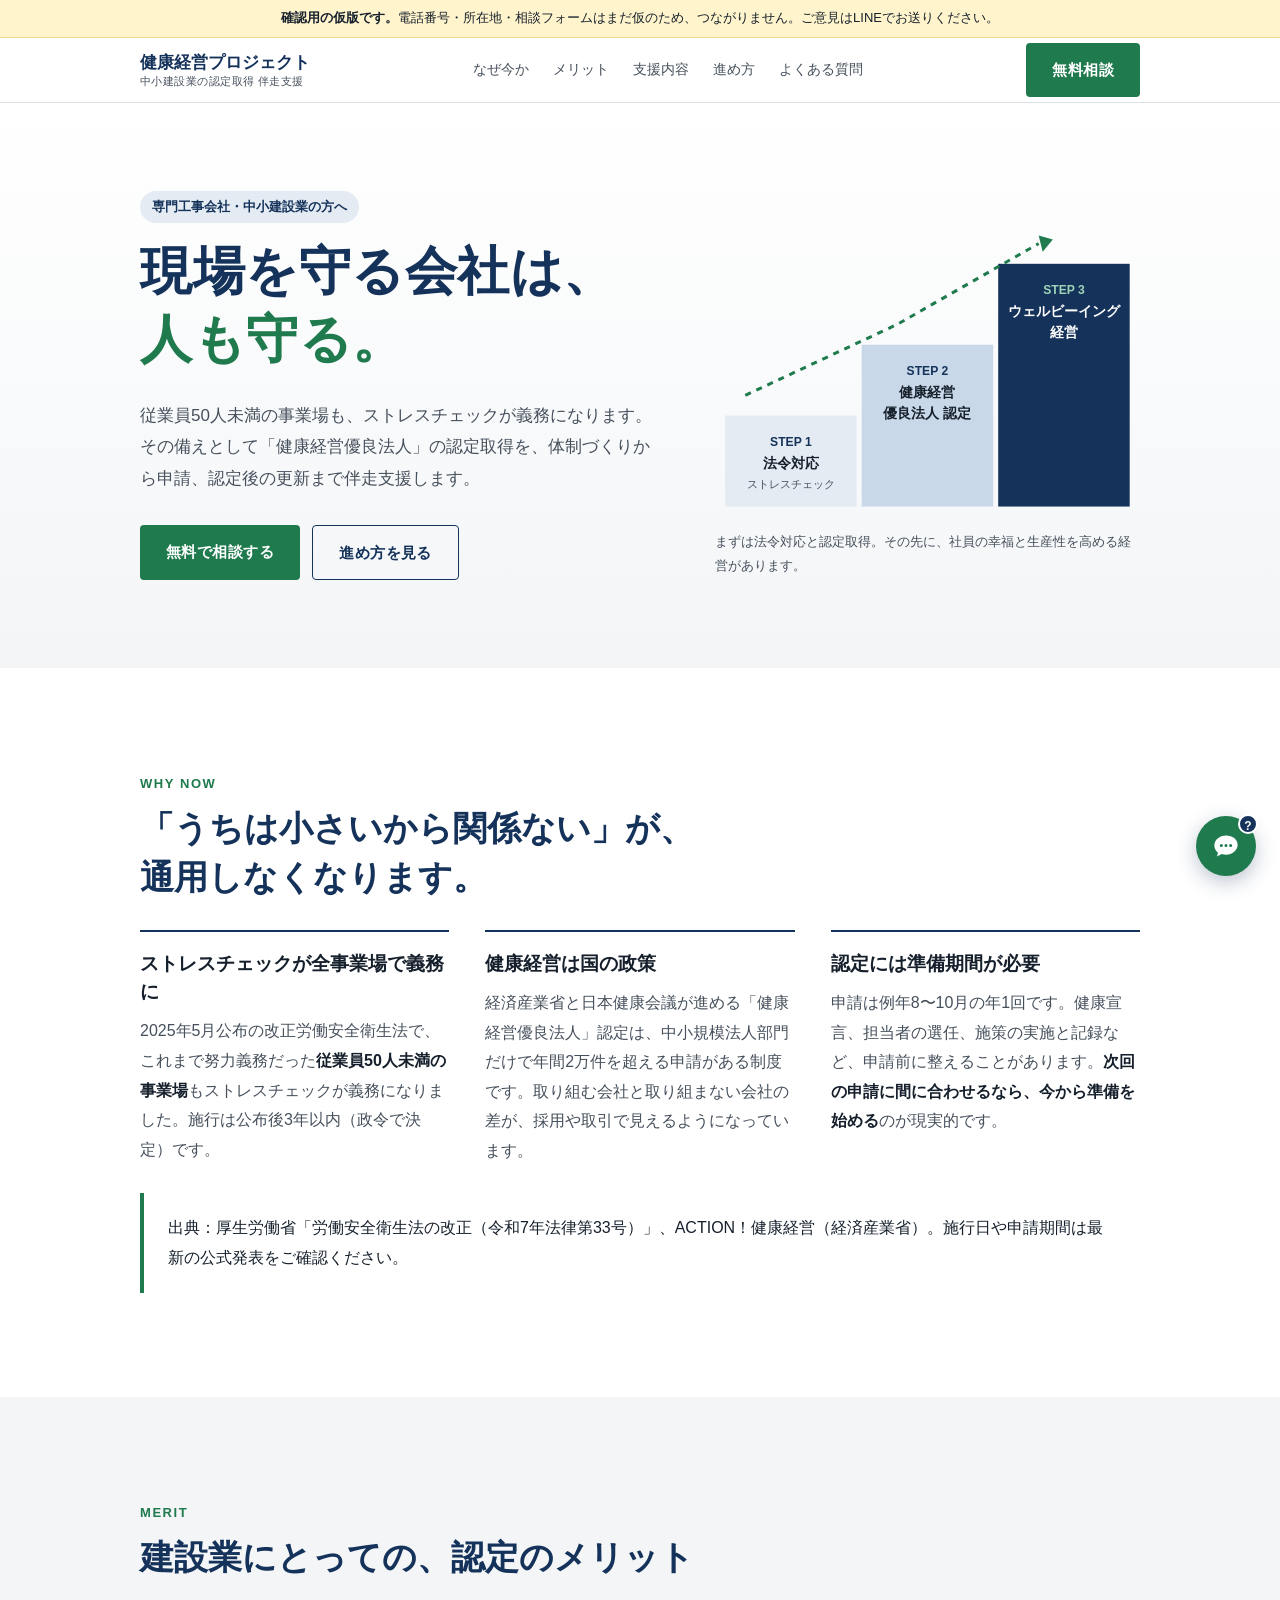
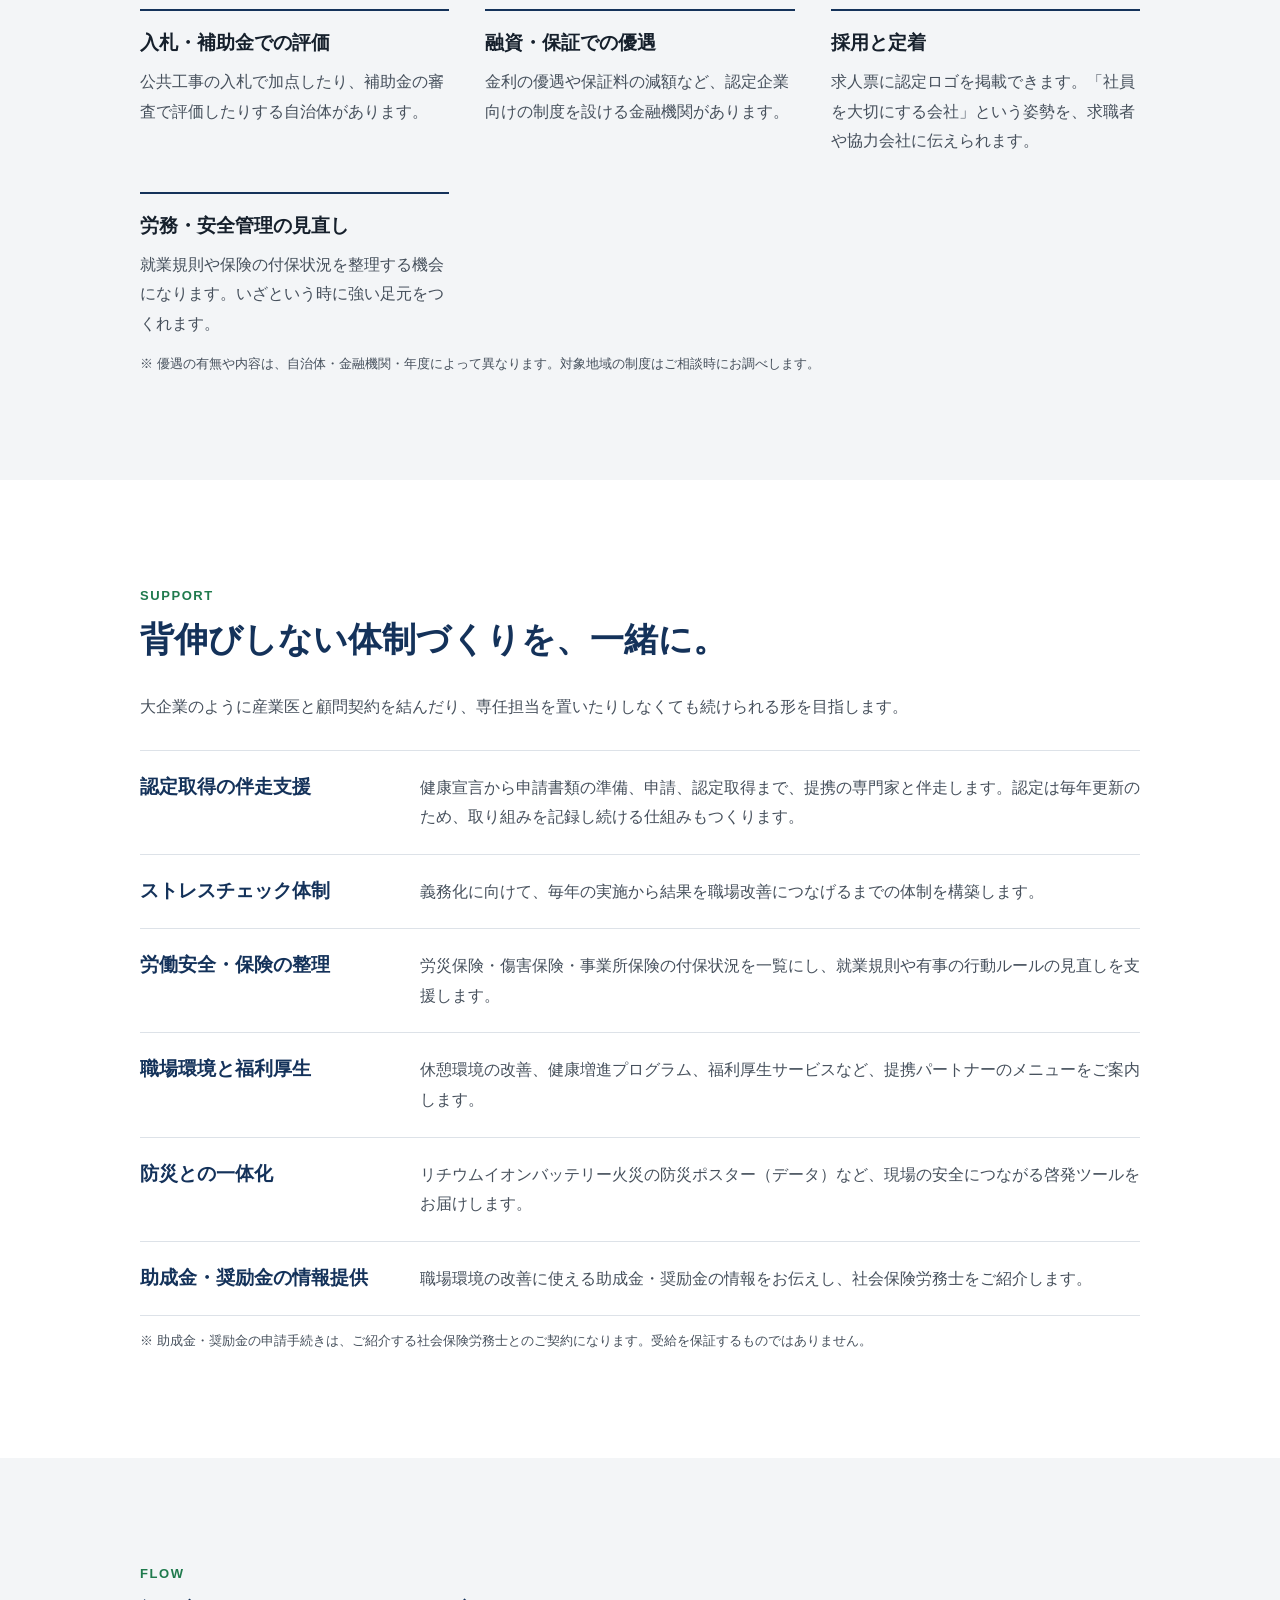
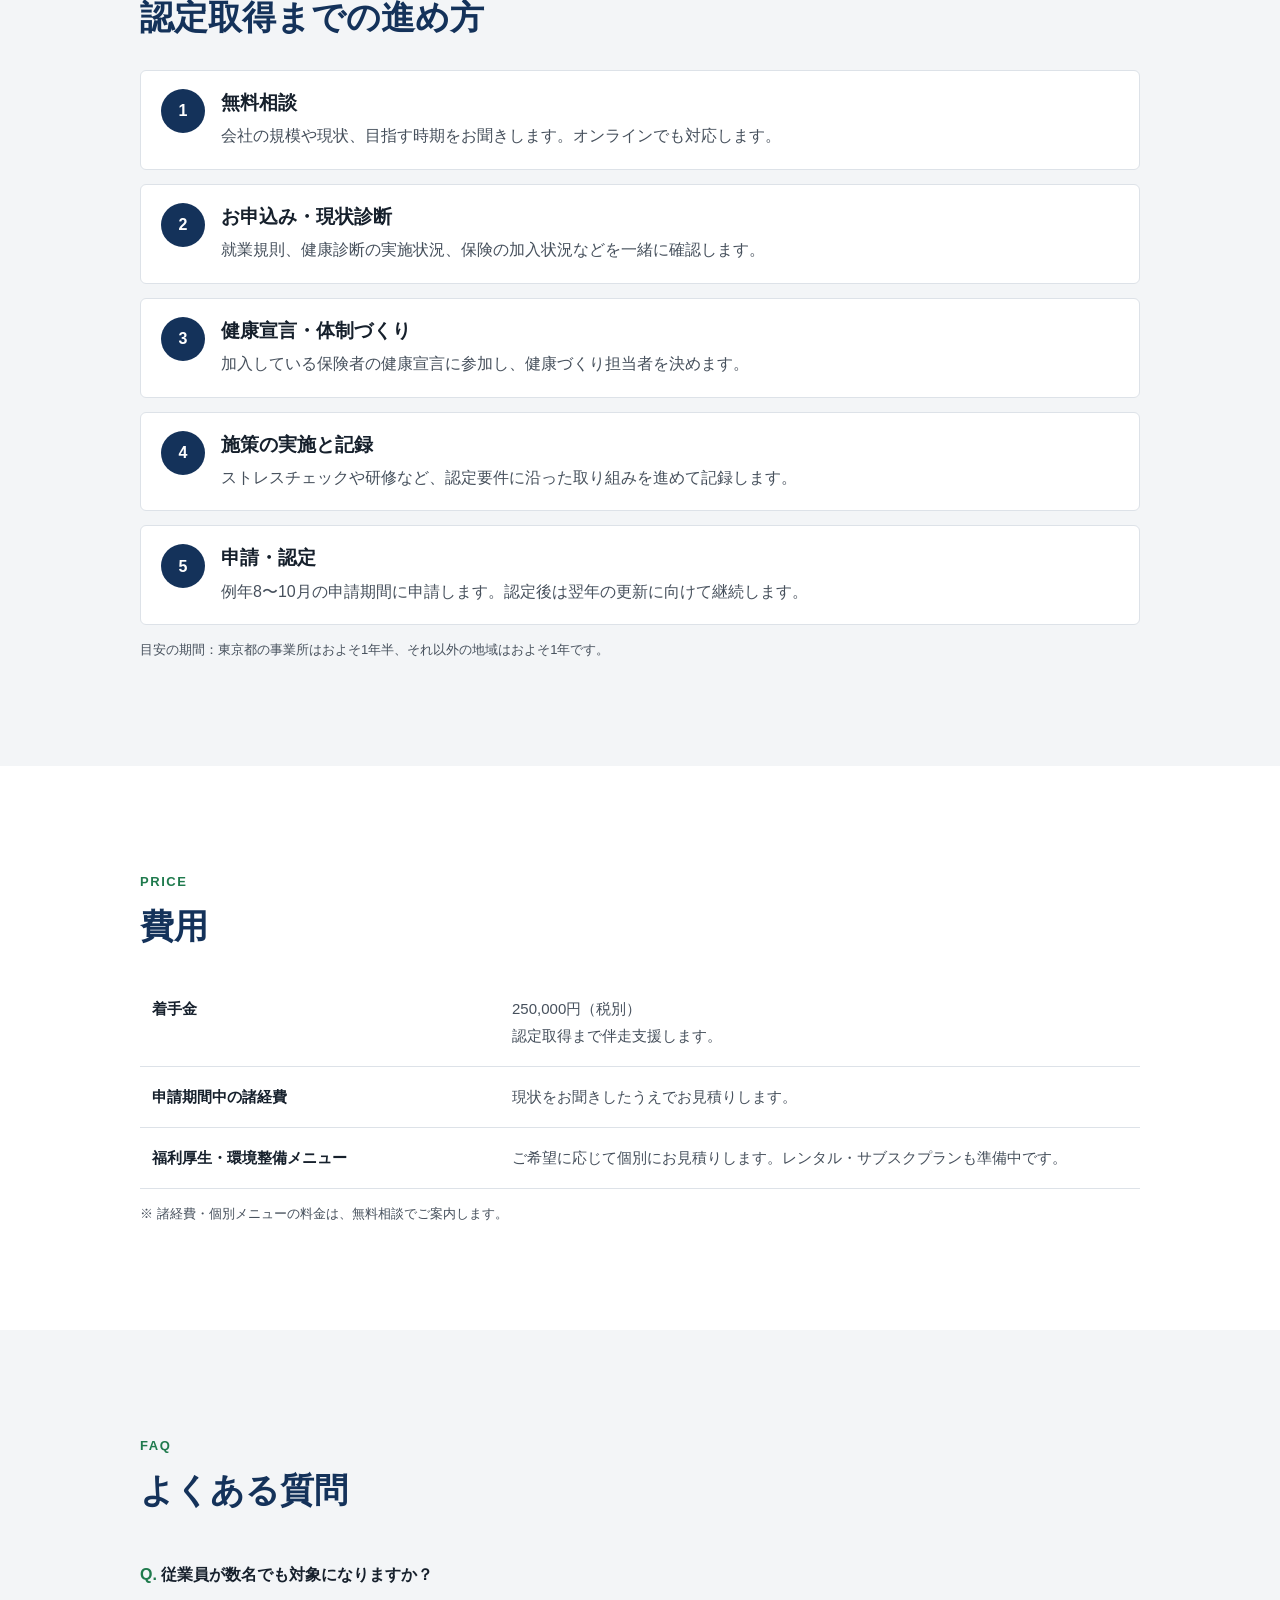
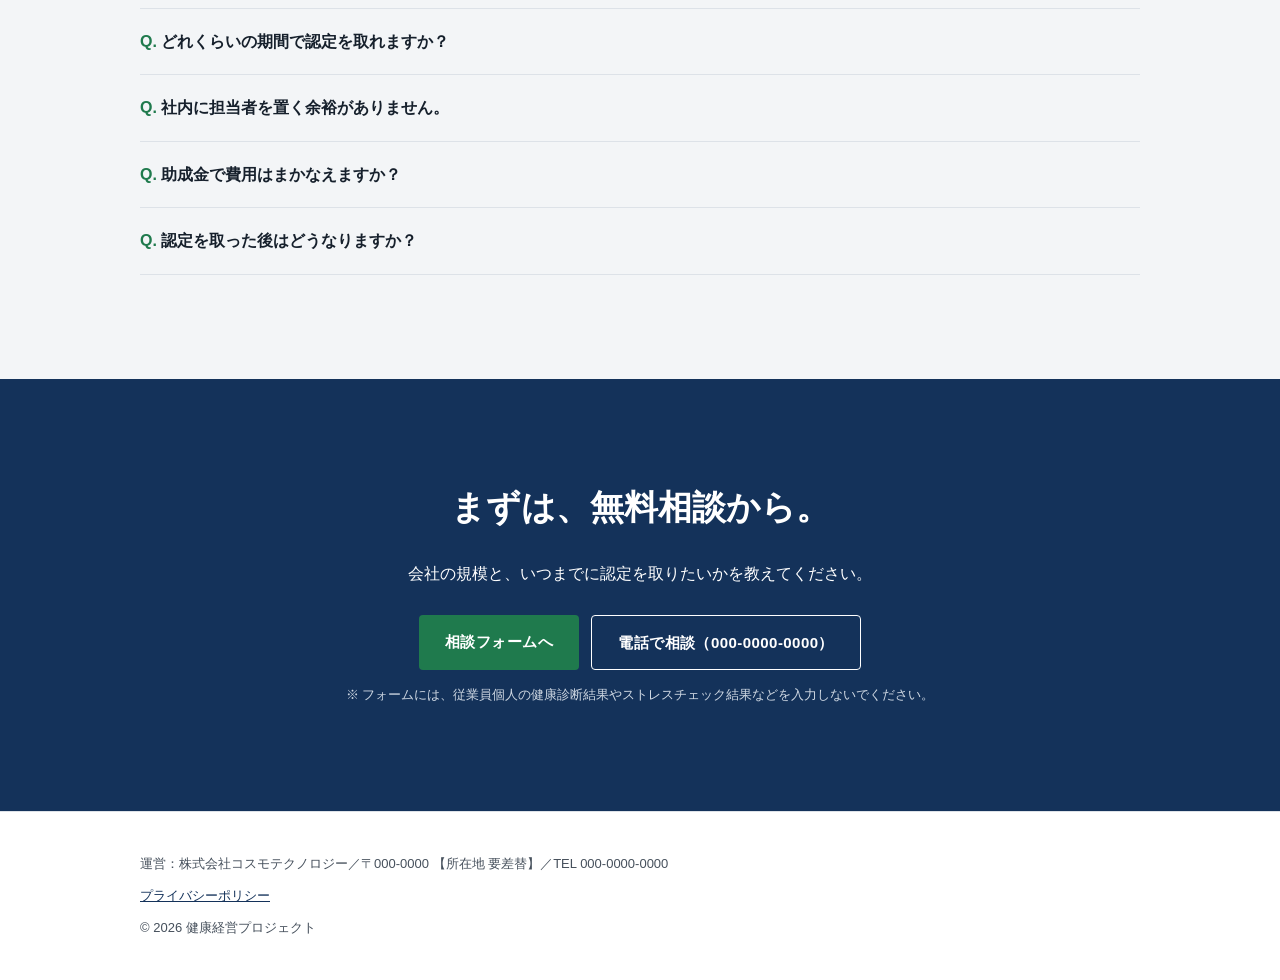
==== commit 3bc43471: "案内チャットボットを追加" ====
--- a/index.html
+++ b/index.html
@@ -125,6 +125,7 @@
 .review{background:#fff4cc;color:var(--ink);font-size:13px;line-height:1.6;text-align:center;padding:8px var(--pad);border-bottom:1px solid #f0dc8a}
 .review strong{color:var(--ink)}
 </style>
+<link rel="stylesheet" href="./chatbot.css">
 </head>
 
 <body>
@@ -309,5 +310,7 @@
   document.querySelectorAll('.fade').forEach(el=>io.observe(el));
 }else{document.querySelectorAll('.fade').forEach(el=>el.classList.add('on'));}
 </script>
+<!-- 案内チャットボット（条件分岐型。回答の文面は chatbot.js 内） -->
+<script src="./chatbot.js" defer></script>
 </body>
 </html>
--- a/chatbot.css
+++ b/chatbot.css
@@ -0,0 +1,154 @@
+/* 健康経営プロジェクト 案内チャットボット */
+.kkbot{
+  --kk-navy:var(--navy,#14325a);
+  --kk-accent:var(--accent,#1f7a4d);
+  --kk-ink:var(--ink,#16202c);
+  --kk-sub:var(--ink-sub,#46505c);
+  --kk-line:var(--line,#dde2e8);
+  --kk-bg:#ffffff;
+  --kk-bg-alt:#f3f5f7;
+  --kk-gap:clamp(12px,3vw,24px);
+  --kk-launcher:60px;
+  font-family:var(--font,"Noto Sans JP","Hiragino Sans","Yu Gothic",sans-serif);
+  line-height:1.7;
+}
+
+/* ---- 右下の丸ボタン ---- */
+.kkbot-launcher{
+  position:fixed;z-index:90;
+  right:calc(var(--kk-gap) + env(safe-area-inset-right,0px));
+  bottom:calc(var(--kk-gap) + env(safe-area-inset-bottom,0px));
+  width:var(--kk-launcher);height:var(--kk-launcher);border-radius:50%;
+  border:0;cursor:pointer;color:#fff;background:var(--kk-accent);
+  display:grid;place-items:center;
+  box-shadow:0 6px 20px rgba(20,50,90,.28);
+  transition:transform .2s ease,box-shadow .2s ease;
+}
+.kkbot-launcher:hover{transform:translateY(-2px);box-shadow:0 10px 24px rgba(20,50,90,.32)}
+.kkbot-launcher:focus-visible{outline:3px solid var(--kk-navy);outline-offset:3px}
+.kkbot-badge{
+  position:absolute;top:-2px;right:-2px;width:20px;height:20px;border-radius:50%;
+  background:var(--kk-navy);color:#fff;font-size:12px;font-weight:700;line-height:20px;text-align:center;
+  border:2px solid #fff;
+}
+
+/* ---- パネル（PC・タブレット） ---- */
+.kkbot-panel{
+  position:fixed;z-index:91;
+  right:calc(var(--kk-gap) + env(safe-area-inset-right,0px));
+  bottom:calc(var(--kk-gap) + var(--kk-launcher) + 14px + env(safe-area-inset-bottom,0px));
+  width:min(380px,calc(100vw - var(--kk-gap) * 2));
+  height:min(620px,calc(100vh - var(--kk-launcher) - var(--kk-gap) * 2 - 40px));
+  height:min(620px,calc(100dvh - var(--kk-launcher) - var(--kk-gap) * 2 - 40px));
+  display:flex;flex-direction:column;overflow:hidden;
+  background:var(--kk-bg);color:var(--kk-ink);
+  border:1px solid var(--kk-line);border-radius:16px;
+  box-shadow:0 18px 48px rgba(20,32,44,.22);
+  animation:kkbot-in .22s ease;
+}
+.kkbot-panel[hidden]{display:none}
+@keyframes kkbot-in{from{opacity:0;transform:translateY(10px)}to{opacity:1;transform:none}}
+
+.kkbot-head{
+  display:flex;align-items:center;gap:10px;padding:12px 12px 12px 16px;
+  background:var(--kk-navy);color:#fff;flex:none;
+}
+.kkbot-avatar{width:34px;height:34px;border-radius:50%;background:rgba(255,255,255,.16);display:grid;place-items:center;flex:none}
+.kkbot-title{flex:1;min-width:0;line-height:1.35}
+.kkbot-title strong{display:block;font-size:15px;color:#fff}
+.kkbot-title small{display:block;font-size:12px;color:#cfd8e3}
+.kkbot-close{
+  width:40px;height:40px;border:0;border-radius:50%;background:transparent;color:#fff;cursor:pointer;
+  display:grid;place-items:center;flex:none;
+}
+.kkbot-close:hover{background:rgba(255,255,255,.14)}
+.kkbot-close:focus-visible{outline:2px solid #fff;outline-offset:1px}
+
+.kkbot-log{
+  flex:1;min-height:0;overflow-y:auto;overscroll-behavior:contain;
+  padding:16px 14px 8px;background:var(--kk-bg-alt);
+  display:flex;flex-direction:column;gap:8px;
+}
+.kkbot-row{display:flex}
+.kkbot-user{justify-content:flex-end}
+.kkbot-bubble{
+  max-width:86%;padding:10px 13px;border-radius:14px;font-size:14px;
+  overflow-wrap:anywhere;word-break:normal;
+}
+.kkbot-bot .kkbot-bubble{background:#fff;color:var(--kk-ink);border:1px solid var(--kk-line);border-top-left-radius:4px}
+.kkbot-user .kkbot-bubble{background:var(--kk-navy);color:#fff;border-top-right-radius:4px}
+.kkbot-bubble b{color:var(--kk-navy)}
+.kkbot-link{
+  display:block;margin:4px 0;padding:9px 12px;border-radius:8px;text-align:center;
+  background:var(--kk-accent);color:#fff !important;text-decoration:none;font-weight:700;
+}
+.kkbot-link:hover{opacity:.9}
+.kkbot-typing{display:flex;gap:4px;align-items:center;padding:12px 14px}
+.kkbot-typing i{width:6px;height:6px;border-radius:50%;background:#9aa6b2;animation:kkbot-dot 1s infinite ease-in-out}
+.kkbot-typing i:nth-child(2){animation-delay:.15s}
+.kkbot-typing i:nth-child(3){animation-delay:.3s}
+@keyframes kkbot-dot{0%,80%,100%{opacity:.3;transform:none}40%{opacity:1;transform:translateY(-3px)}}
+
+.kkbot-chips{
+  flex:none;display:flex;flex-wrap:wrap;gap:6px;padding:8px 12px;
+  max-height:34%;overflow-y:auto;background:var(--kk-bg-alt);border-top:1px solid var(--kk-line);
+}
+.kkbot-chips:empty{display:none}
+.kkbot-chip{
+  border:1.5px solid var(--kk-accent);background:#fff;color:var(--kk-accent);
+  border-radius:999px;padding:6px 12px;font-size:13px;font-weight:700;cursor:pointer;
+  font-family:inherit;line-height:1.4;
+}
+.kkbot-chip:hover{background:var(--kk-accent);color:#fff}
+.kkbot-chip:focus-visible{outline:2px solid var(--kk-navy);outline-offset:2px}
+
+.kkbot-form{flex:none;display:flex;gap:8px;padding:10px 12px;border-top:1px solid var(--kk-line);background:#fff}
+.kkbot-input{
+  flex:1;min-width:0;height:42px;padding:0 12px;border:1px solid var(--kk-line);border-radius:10px;
+  font-size:16px; /* 16px未満だとiPhoneで入力時に画面が拡大される */
+  font-family:inherit;color:var(--kk-ink);background:#fff;
+}
+.kkbot-input:focus{outline:2px solid var(--kk-accent);outline-offset:0;border-color:transparent}
+.kkbot-send{
+  width:42px;height:42px;flex:none;border:0;border-radius:10px;cursor:pointer;
+  background:var(--kk-accent);color:#fff;display:grid;place-items:center;
+}
+.kkbot-send:focus-visible{outline:2px solid var(--kk-navy);outline-offset:2px}
+.kkbot-foot{
+  flex:none;margin:0;padding:6px 12px calc(8px + env(safe-area-inset-bottom,0px));
+  font-size:11px;line-height:1.5;color:var(--kk-sub);background:#fff;text-align:center;
+}
+
+/* ---- スマホ：下からのシート表示、ボタンは小さめ ---- */
+@media (max-width:640px){
+  .kkbot{--kk-launcher:56px;--kk-gap:16px}
+  .kkbot-panel{
+    left:0;right:0;bottom:0;width:100%;
+    height:88vh;height:88dvh;max-height:none;
+    border-radius:16px 16px 0 0;border-left:0;border-right:0;border-bottom:0;
+    animation-name:kkbot-up;
+  }
+  .kkbot.is-open .kkbot-launcher{display:none} /* 開いている間は、ヘッダーの×で閉じる */
+  .kkbot-bubble{max-width:90%}
+  html.kkbot-lock,html.kkbot-lock body{overflow:hidden} /* 背面のページがスクロールしないように */
+}
+@keyframes kkbot-up{from{transform:translateY(24px);opacity:0}to{transform:none;opacity:1}}
+
+/* ---- 横向きのスマホなど、高さが低い画面 ---- */
+@media (max-height:520px){
+  .kkbot-panel{height:calc(100vh - 16px);height:calc(100dvh - 16px);bottom:8px}
+  .kkbot.is-open .kkbot-launcher{display:none}
+  /* 選択肢は横スクロールの1行にして、会話欄の高さを確保する */
+  .kkbot-chips{flex-wrap:nowrap;overflow-x:auto;overflow-y:hidden;max-height:none;padding:6px 12px}
+  .kkbot-chip{flex:none}
+  .kkbot-head{padding:6px 8px 6px 12px}
+  .kkbot-avatar{width:28px;height:28px}
+  .kkbot-form{padding:6px 12px}
+  .kkbot-foot{padding:3px 12px calc(4px + env(safe-area-inset-bottom,0px));font-size:10px}
+}
+
+@media (prefers-reduced-motion:reduce){
+  .kkbot-panel,.kkbot-typing i{animation:none}
+  .kkbot-launcher{transition:none}
+}
+@media print{.kkbot{display:none}}
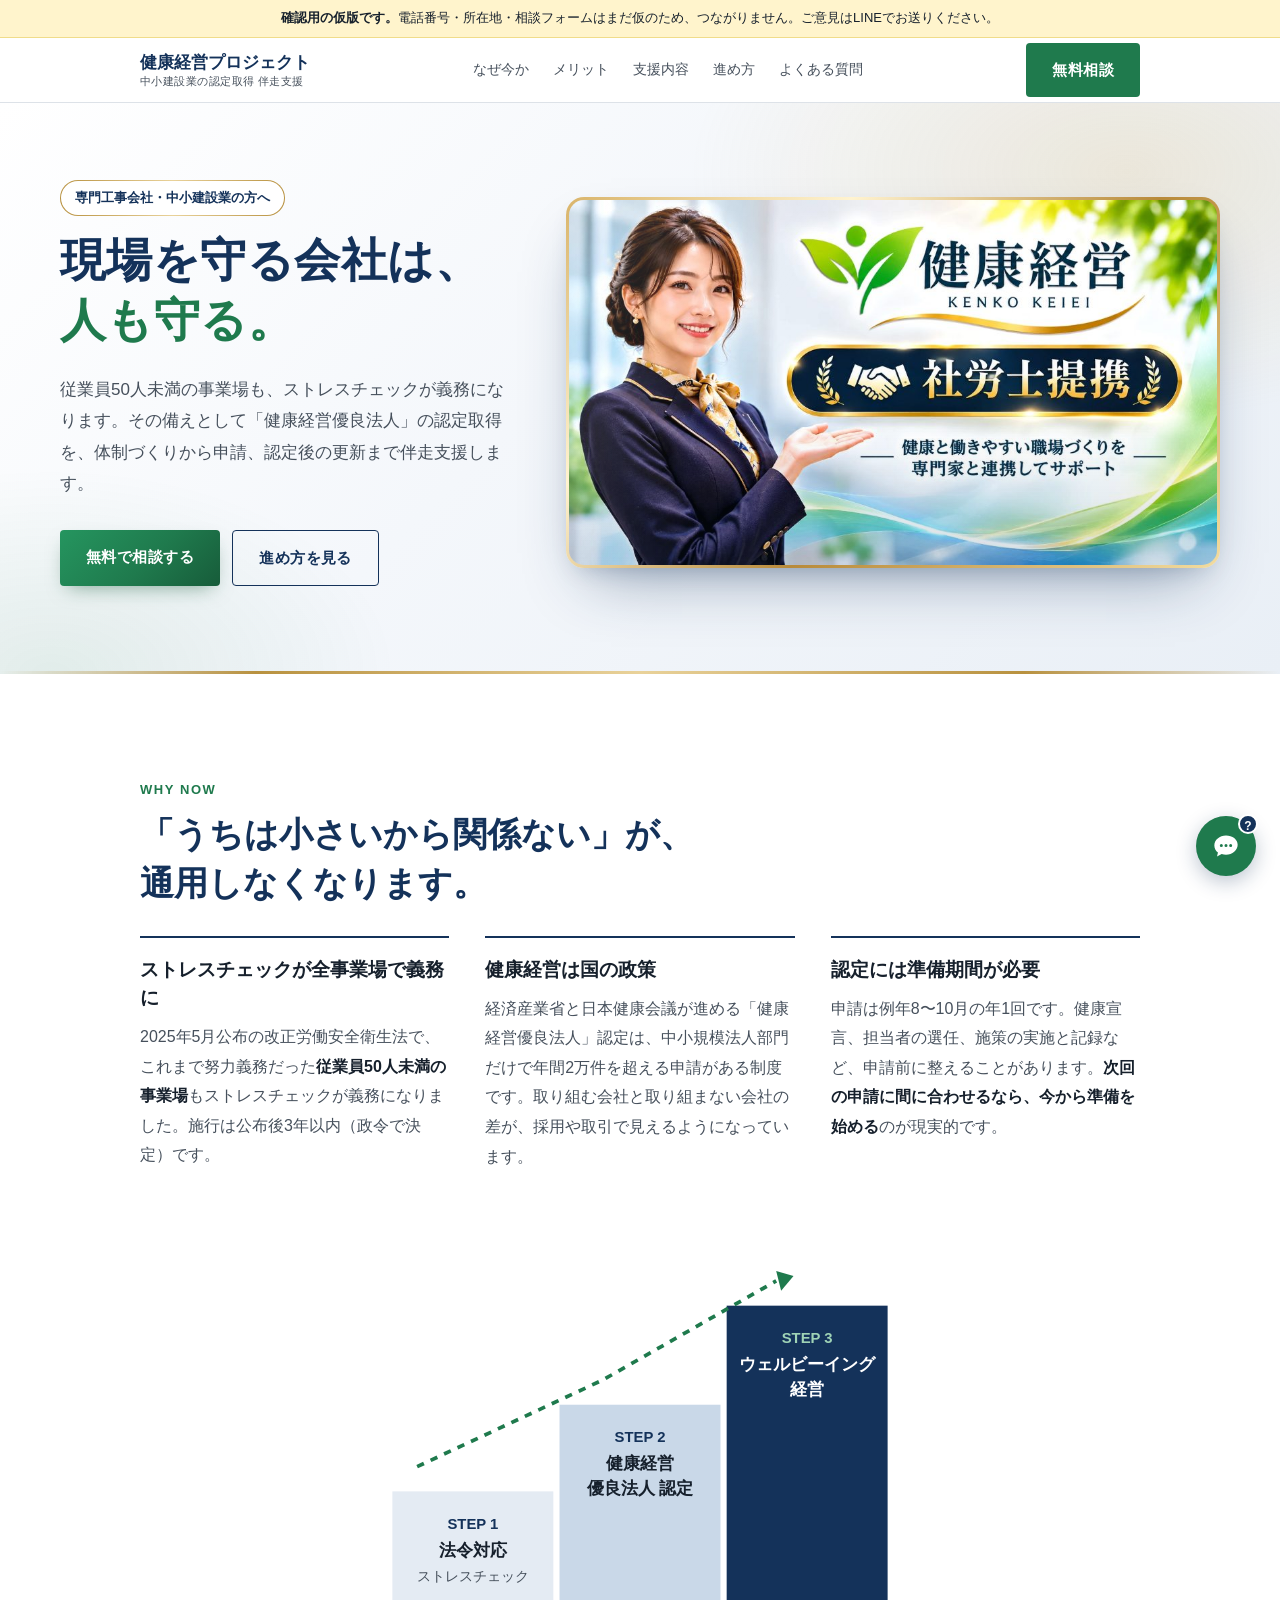
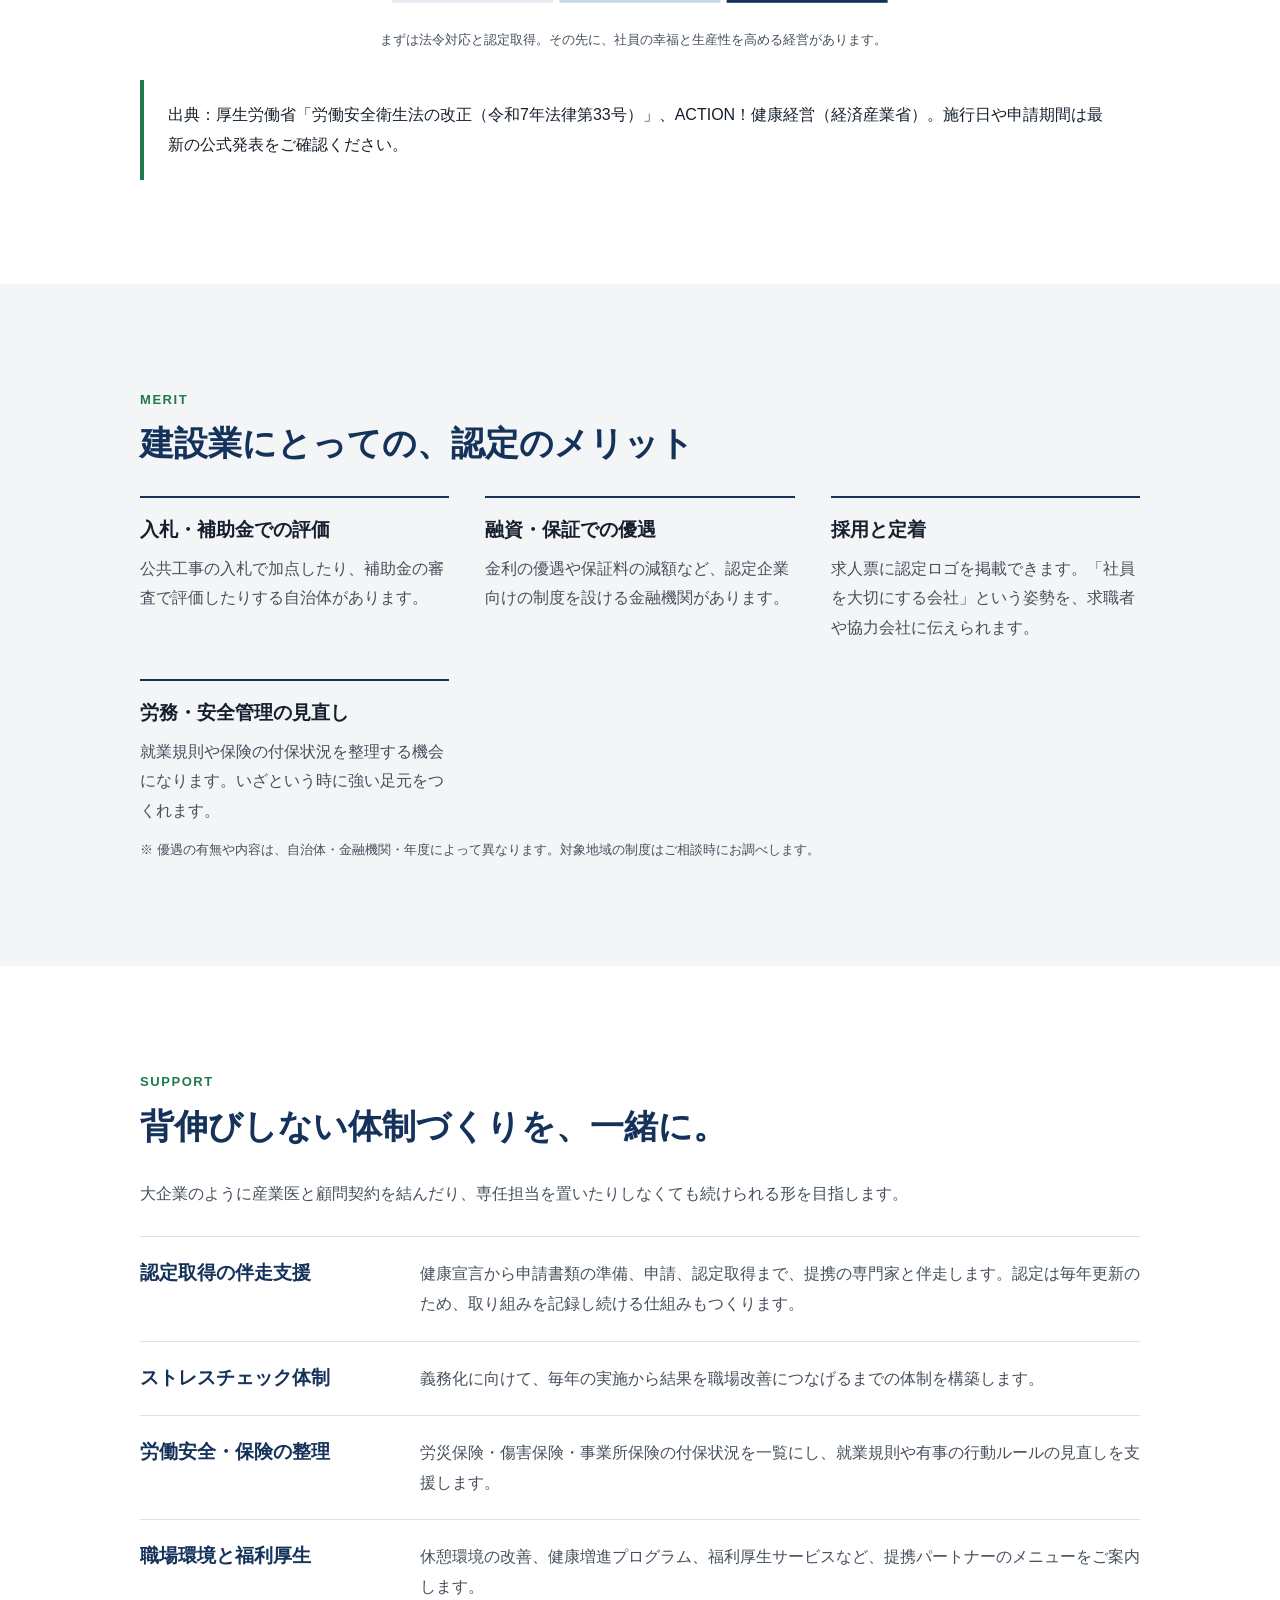
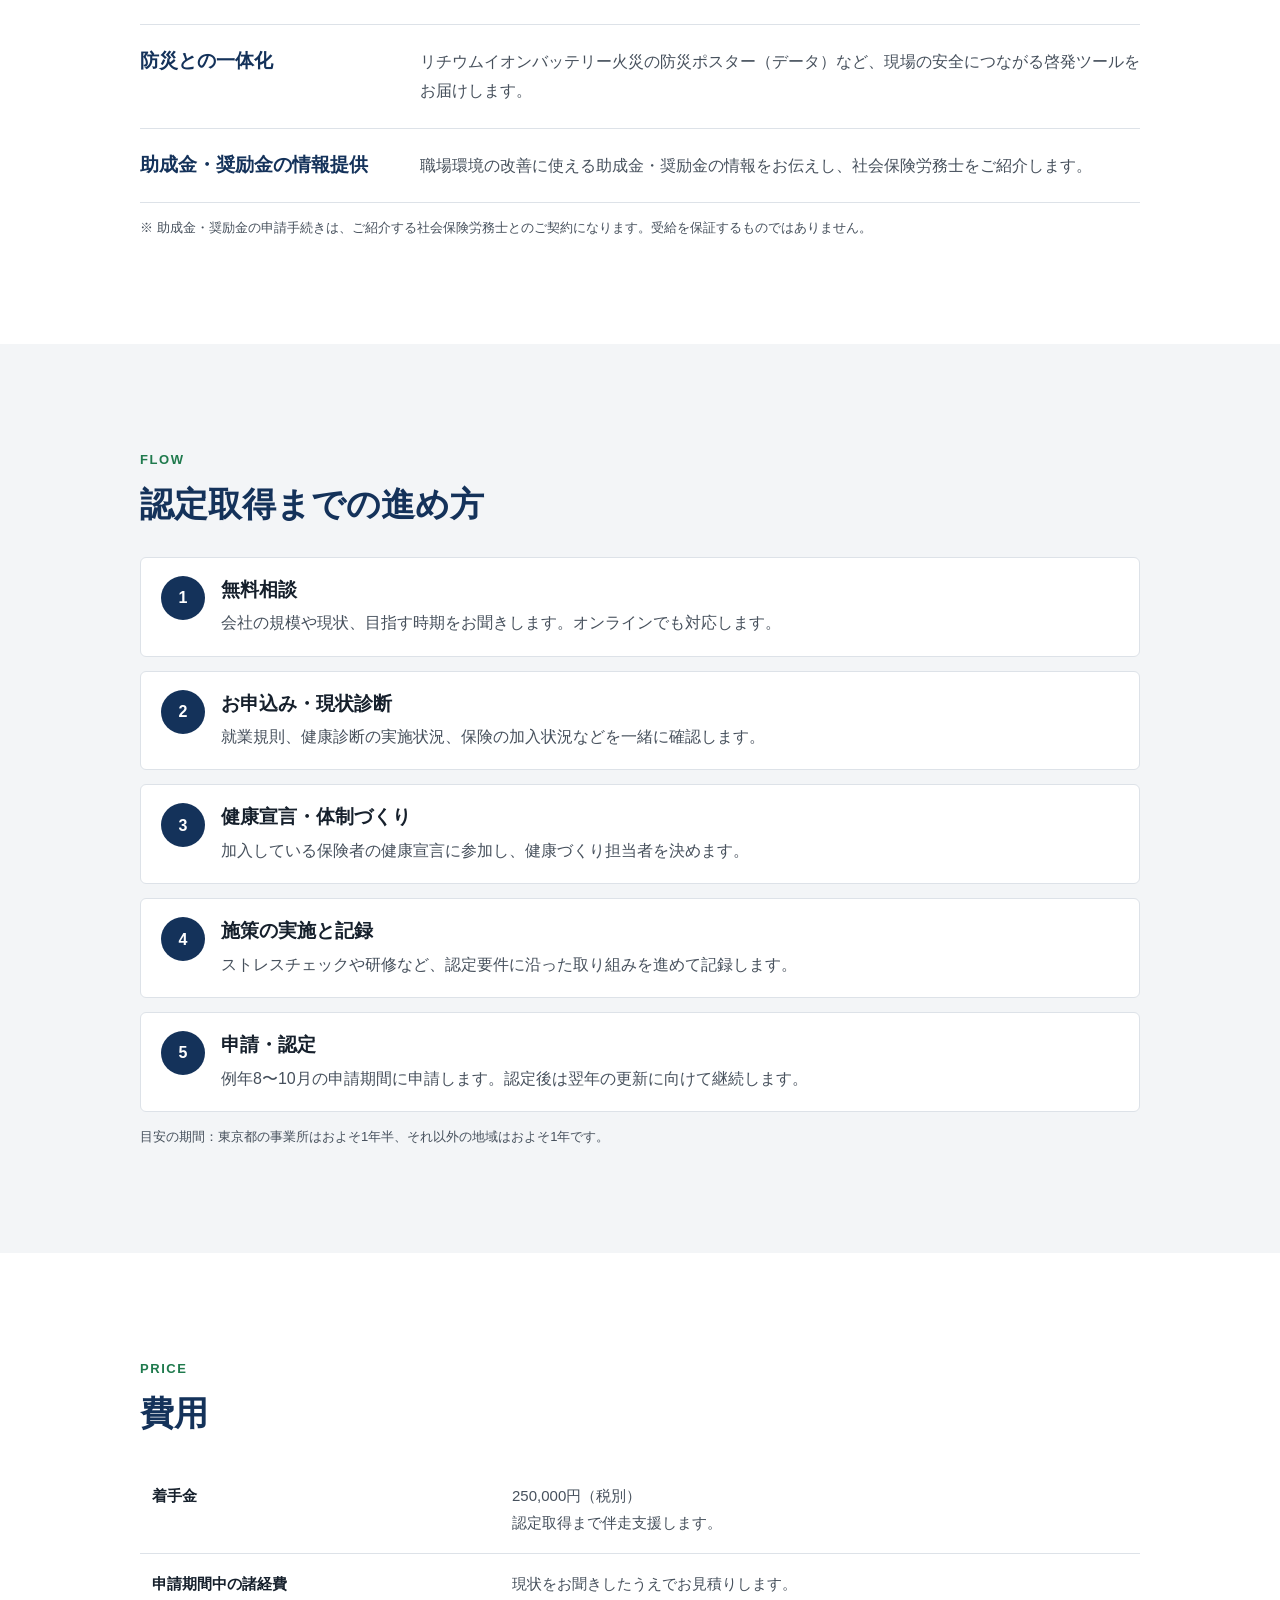
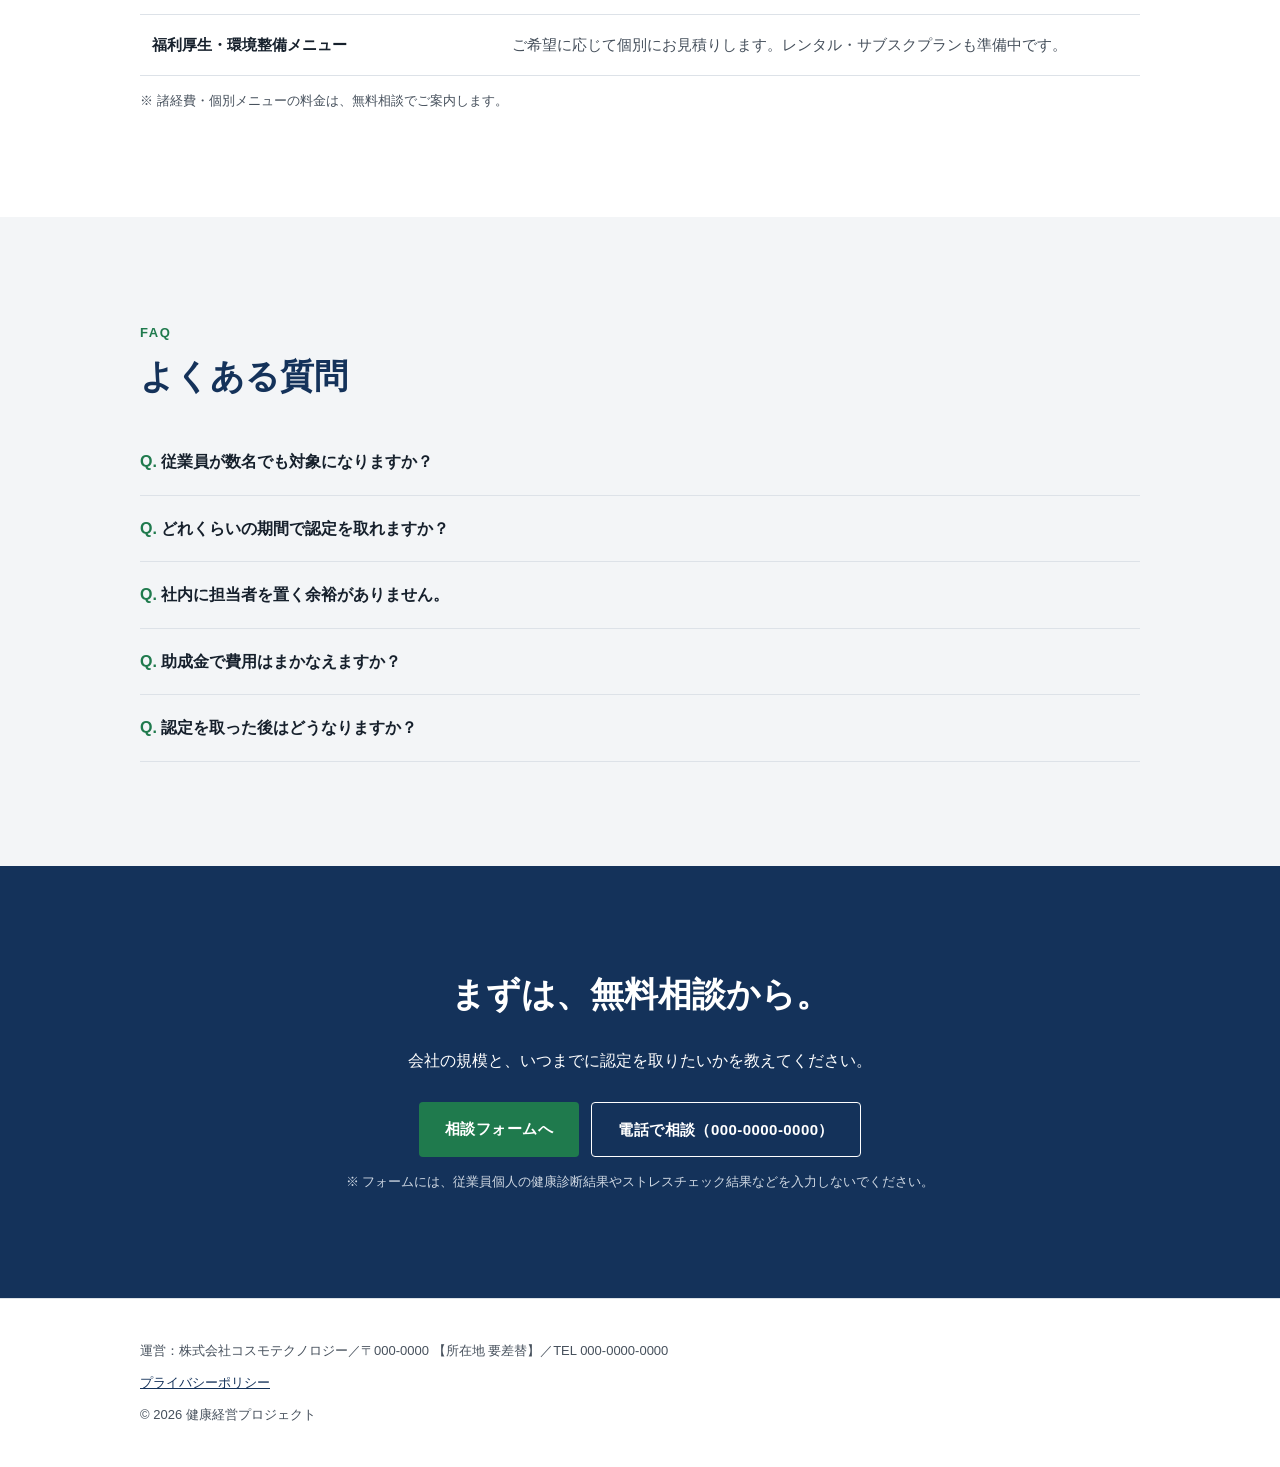
==== commit 6d0ad505: "ファーストビューに画像を配置" ====
--- a/index.html
+++ b/index.html
@@ -59,11 +59,52 @@
 @media(max-width:860px){nav{display:none}.bar .btn{padding:9px 16px;font-size:14px}}
 
 /* hero */
-.hero{padding:clamp(48px,8vw,88px) 0;background:linear-gradient(180deg,#fff 0%,var(--bg-alt) 100%)}
-.hero-grid{display:grid;gap:clamp(32px,5vw,56px);grid-template-columns:1.1fr .9fr;align-items:center}
-@media(max-width:860px){.hero-grid{grid-template-columns:1fr}}
-.tag{display:inline-block;font-size:13px;font-weight:700;color:var(--navy);background:#e4ebf3;padding:4px 12px;border-radius:999px;margin-bottom:1.2em}
-.hero h1{font-size:clamp(30px,6vw,52px);line-height:1.3;font-weight:800;color:var(--navy);margin-bottom:.5em;letter-spacing:.01em}
+/* 背景：淡いブルーグレーのグラデーション＋右上に金、左下に緑のほのかな光 */
+.hero{
+  --gold:#b8913f;--gold-l:#e9d29a;
+  position:relative;overflow:hidden;
+  padding:clamp(40px,6vw,80px) 0 clamp(48px,7vw,88px);
+  background:
+    radial-gradient(55% 70% at 88% 12%,rgba(212,175,95,.20),transparent 62%),
+    radial-gradient(45% 60% at 4% 100%,rgba(31,122,77,.10),transparent 60%),
+    linear-gradient(135deg,#ffffff 0%,#f4f7fb 45%,#e9eff6 100%);
+}
+/* 下端の金のライン */
+.hero::after{content:"";position:absolute;left:0;right:0;bottom:0;height:3px;
+  background:linear-gradient(90deg,transparent,var(--gold) 20%,var(--gold-l) 50%,var(--gold) 80%,transparent)}
+.hero .wrap{max-width:1240px}
+.hero-grid{display:grid;gap:clamp(28px,4vw,56px);grid-template-columns:.82fr 1.18fr;align-items:center}
+.tag{display:inline-block;font-size:13px;font-weight:700;color:var(--navy);padding:5px 14px;border-radius:999px;margin-bottom:1.2em;
+  background:linear-gradient(#fff,#fff) padding-box,linear-gradient(90deg,var(--gold),var(--gold-l),var(--gold)) border-box;border:1.5px solid transparent}
+.hero .btn:not(.ghost){background:linear-gradient(135deg,#25955f 0%,#1f7a4d 55%,#175c3a 100%);box-shadow:0 8px 20px -8px rgba(23,92,58,.55)}
+
+/* 画像：金のグラデーション枠＋影。上に淡い光沢、下に紺の陰影を重ねる */
+.hero-visual{margin:0}
+.hero-frame{
+  position:relative;border-radius:18px;padding:3px;
+  background:linear-gradient(135deg,#d9b46a 0%,#fff3d0 28%,#b88a3a 58%,#f2dca0 100%);
+  box-shadow:0 30px 60px -24px rgba(20,50,90,.45),0 10px 24px -12px rgba(20,50,90,.25);
+}
+.hero-frame img{display:block;width:100%;height:auto;border-radius:15px}
+.hero-frame::after{content:"";position:absolute;inset:3px;border-radius:15px;pointer-events:none;
+  background:
+    linear-gradient(120deg,rgba(255,255,255,.22) 0%,rgba(255,255,255,0) 32%),
+    linear-gradient(180deg,rgba(20,50,90,0) 62%,rgba(20,50,90,.16) 100%)}
+
+/* スマホ・タブレット：画像を先に、画面幅いっぱいで表示 */
+@media(max-width:860px){
+  .hero{padding-top:0}
+  .hero-grid{grid-template-columns:1fr;gap:28px}
+  .hero-visual{order:-1;margin:0 calc(var(--pad) * -1)}
+  .hero-frame{border-radius:0;padding:0 0 3px;box-shadow:0 18px 30px -22px rgba(20,50,90,.5);
+    background:linear-gradient(90deg,var(--gold),var(--gold-l) 50%,var(--gold))}
+  .hero-frame img{border-radius:0}
+  .hero-frame::after{inset:0 0 3px;border-radius:0}
+}
+
+/* 3段階の図（「なぜ今か」セクション内） */
+.stage{max-width:520px;margin:clamp(32px,5vw,48px) auto 0}
+.hero h1{font-size:clamp(30px,6vw,52px);font-size:clamp(28px,4.4vw,46px);line-height:1.3;font-weight:800;color:var(--navy);margin-bottom:.5em;letter-spacing:.01em}
 .hero h1 em{font-style:normal;color:var(--accent)}
 .nw{display:inline-block}
 .logo{white-space:nowrap}
@@ -71,7 +112,6 @@
 .hero .lead{font-size:clamp(15px,2.2vw,17px);max-width:32em;margin-bottom:1.8em}
 .actions{display:flex;flex-wrap:wrap;gap:12px}
 
-/* stage diagram (このサイトの唯一の強い要素) */
 .stage text{font-family:var(--font)}
 
 /* alert band */
@@ -159,7 +199,38 @@
         </div>
       </div>
 
-      <figure class="stage" aria-labelledby="stage-cap">
+      <figure class="hero-visual">
+        <div class="hero-frame">
+          <img src="./assets/hero-1280.jpg"
+               srcset="./assets/hero-640.jpg 640w, ./assets/hero-960.jpg 960w, ./assets/hero-1280.jpg 1280w, ./assets/hero-1672.jpg 1672w"
+               sizes="(max-width: 860px) 100vw, (max-width: 1240px) 56vw, 690px"
+               width="1672" height="941" fetchpriority="high" decoding="async"
+               alt="健康経営 社労士提携。健康と働きやすい職場づくりを、専門家と連携してサポートします。">
+        </div>
+      </figure>
+    </div>
+  </section>
+
+  <section id="why">
+    <div class="wrap">
+      <p class="eyebrow fade">WHY NOW</p>
+      <h2 class="fade">「うちは小さいから関係ない」が、<br>通用しなくなります。</h2>
+      <div class="grid">
+        <div class="item fade">
+          <h3>ストレスチェックが全事業場で義務に</h3>
+          <p>2025年5月公布の改正労働安全衛生法で、これまで努力義務だった<strong>従業員50人未満の事業場</strong>もストレスチェックが義務になりました。施行は公布後3年以内（政令で決定）です。</p>
+        </div>
+        <div class="item fade">
+          <h3>健康経営は国の政策</h3>
+          <p>経済産業省と日本健康会議が進める「健康経営優良法人」認定は、中小規模法人部門だけで年間2万件を超える申請がある制度です。取り組む会社と取り組まない会社の差が、採用や取引で見えるようになっています。</p>
+        </div>
+        <div class="item fade">
+          <h3>認定には準備期間が必要</h3>
+          <p>申請は例年8〜10月の年1回です。健康宣言、担当者の選任、施策の実施と記録など、申請前に整えることがあります。<strong>次回の申請に間に合わせるなら、今から準備を始める</strong>のが現実的です。</p>
+        </div>
+      </div>
+      <!-- 3段階の図（以前はファーストビューにあったもの） -->
+      <figure class="stage fade" aria-labelledby="stage-cap">
         <svg viewBox="0 0 420 320" role="img" aria-labelledby="stage-title">
           <title id="stage-title">法令対応から健康経営優良法人、ウェルビーイング経営へ進む3段階の図</title>
           <rect x="10"  y="220" width="130" height="90"  fill="#e4ebf3"/>
@@ -179,27 +250,6 @@
         </svg>
         <figcaption id="stage-cap" class="note">まずは法令対応と認定取得。その先に、社員の幸福と生産性を高める経営があります。</figcaption>
       </figure>
-    </div>
-  </section>
-
-  <section id="why">
-    <div class="wrap">
-      <p class="eyebrow fade">WHY NOW</p>
-      <h2 class="fade">「うちは小さいから関係ない」が、<br>通用しなくなります。</h2>
-      <div class="grid">
-        <div class="item fade">
-          <h3>ストレスチェックが全事業場で義務に</h3>
-          <p>2025年5月公布の改正労働安全衛生法で、これまで努力義務だった<strong>従業員50人未満の事業場</strong>もストレスチェックが義務になりました。施行は公布後3年以内（政令で決定）です。</p>
-        </div>
-        <div class="item fade">
-          <h3>健康経営は国の政策</h3>
-          <p>経済産業省と日本健康会議が進める「健康経営優良法人」認定は、中小規模法人部門だけで年間2万件を超える申請がある制度です。取り組む会社と取り組まない会社の差が、採用や取引で見えるようになっています。</p>
-        </div>
-        <div class="item fade">
-          <h3>認定には準備期間が必要</h3>
-          <p>申請は例年8〜10月の年1回です。健康宣言、担当者の選任、施策の実施と記録など、申請前に整えることがあります。<strong>次回の申請に間に合わせるなら、今から準備を始める</strong>のが現実的です。</p>
-        </div>
-      </div>
       <div class="law fade">
         <p>出典：厚生労働省「労働安全衛生法の改正（令和7年法律第33号）」、ACTION！健康経営（経済産業省）。施行日や申請期間は最新の公式発表をご確認ください。</p>
       </div>
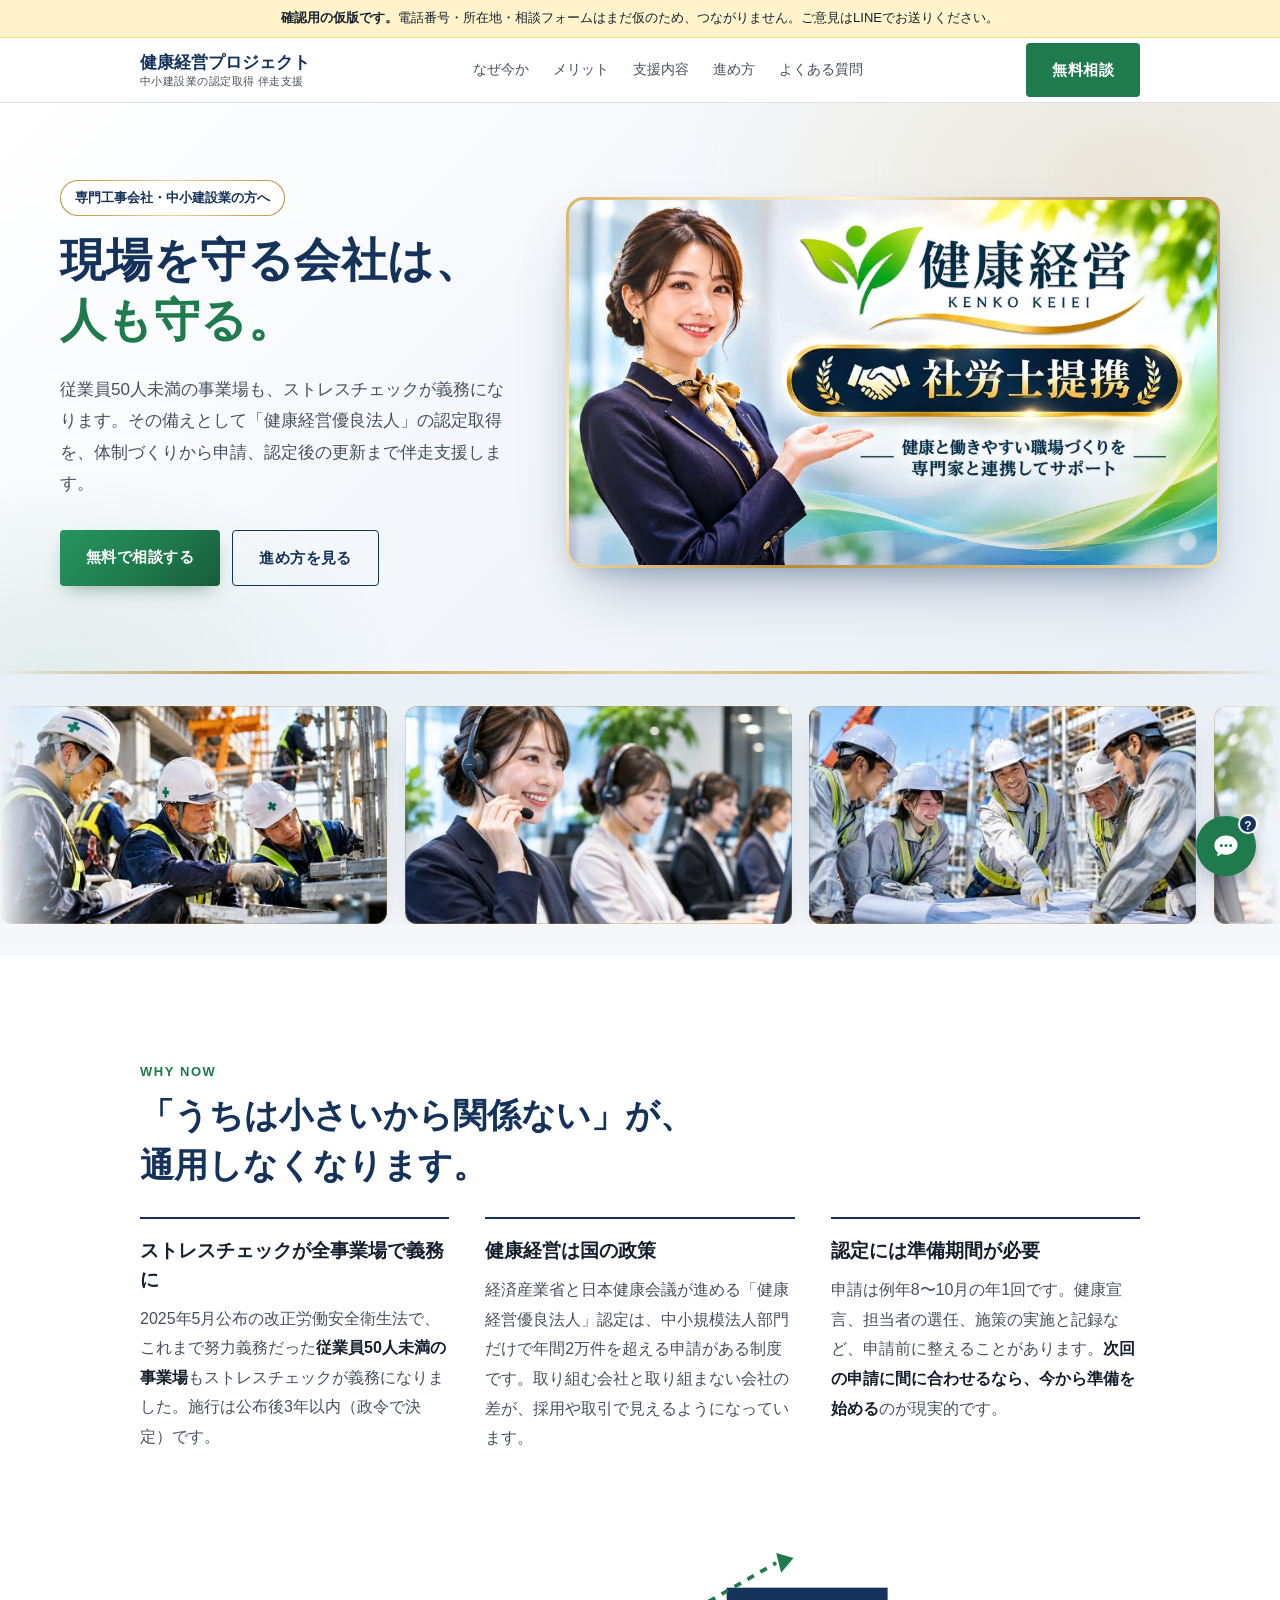
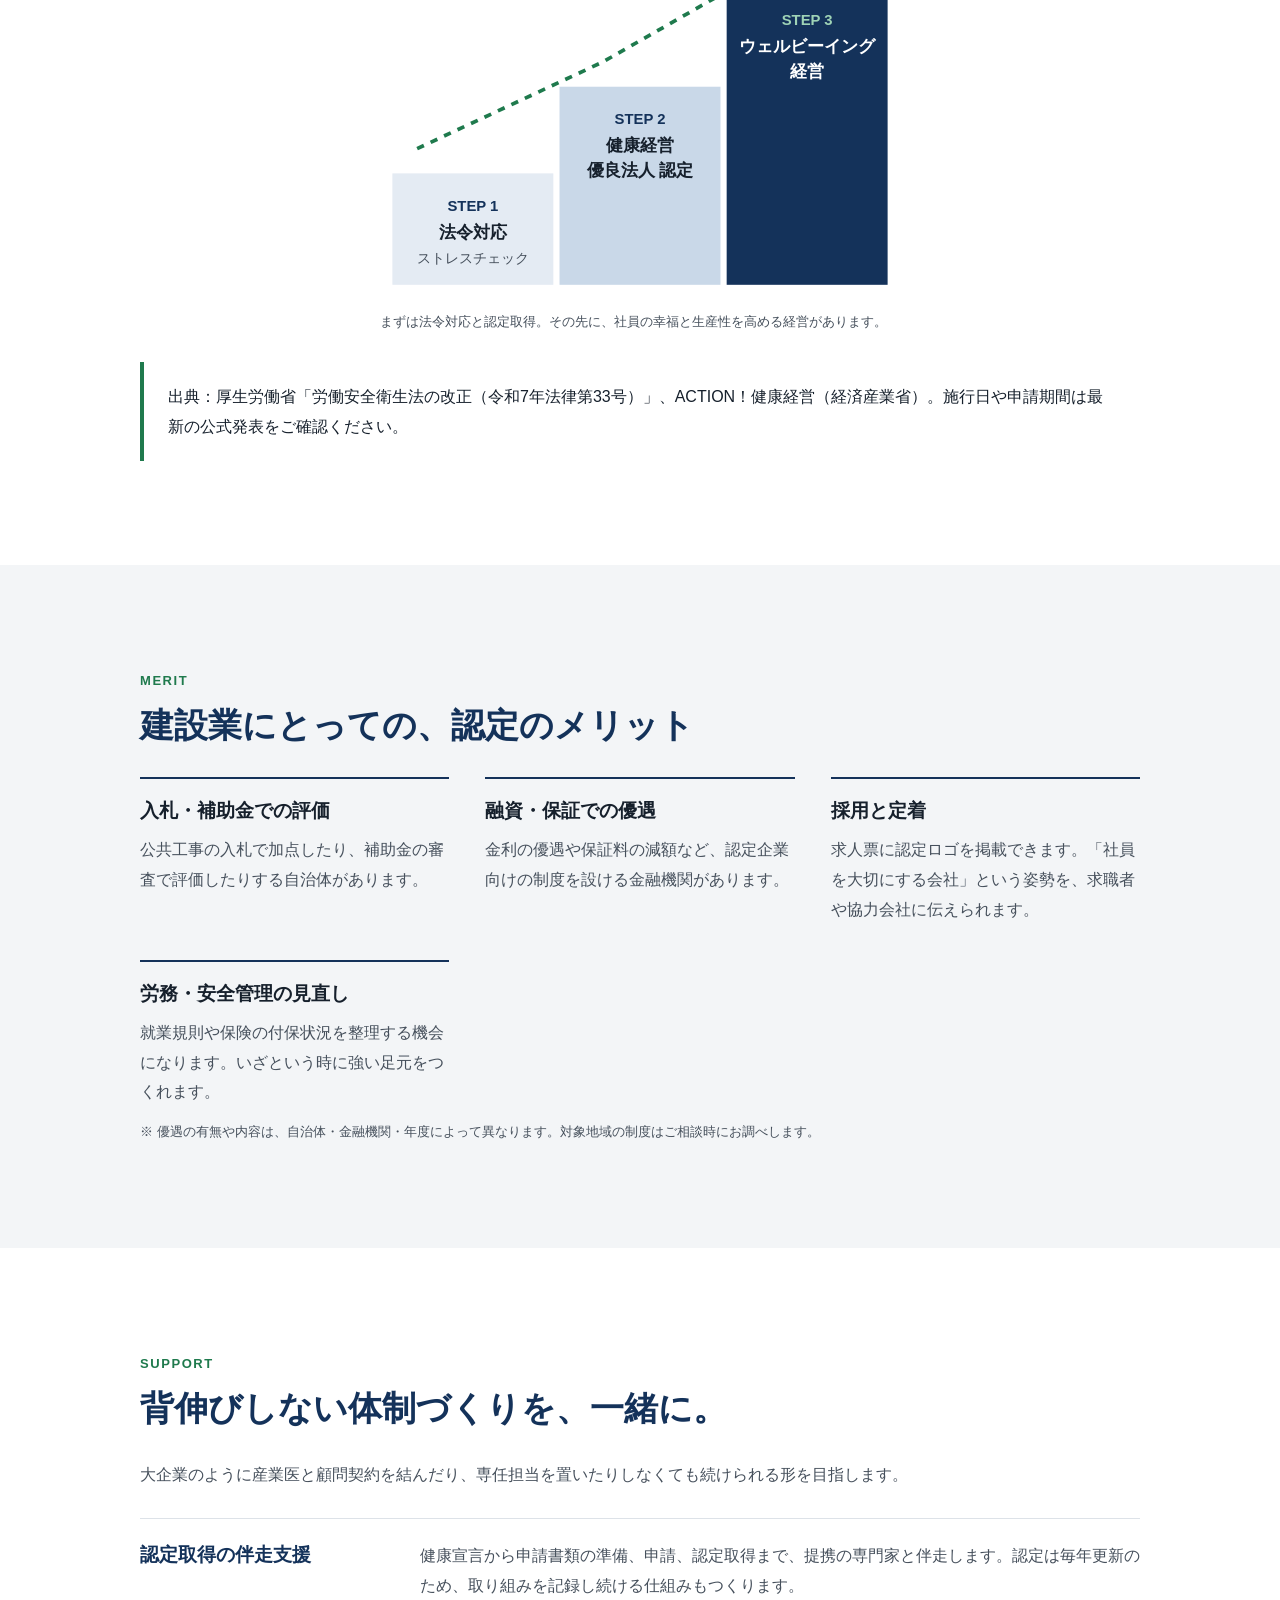
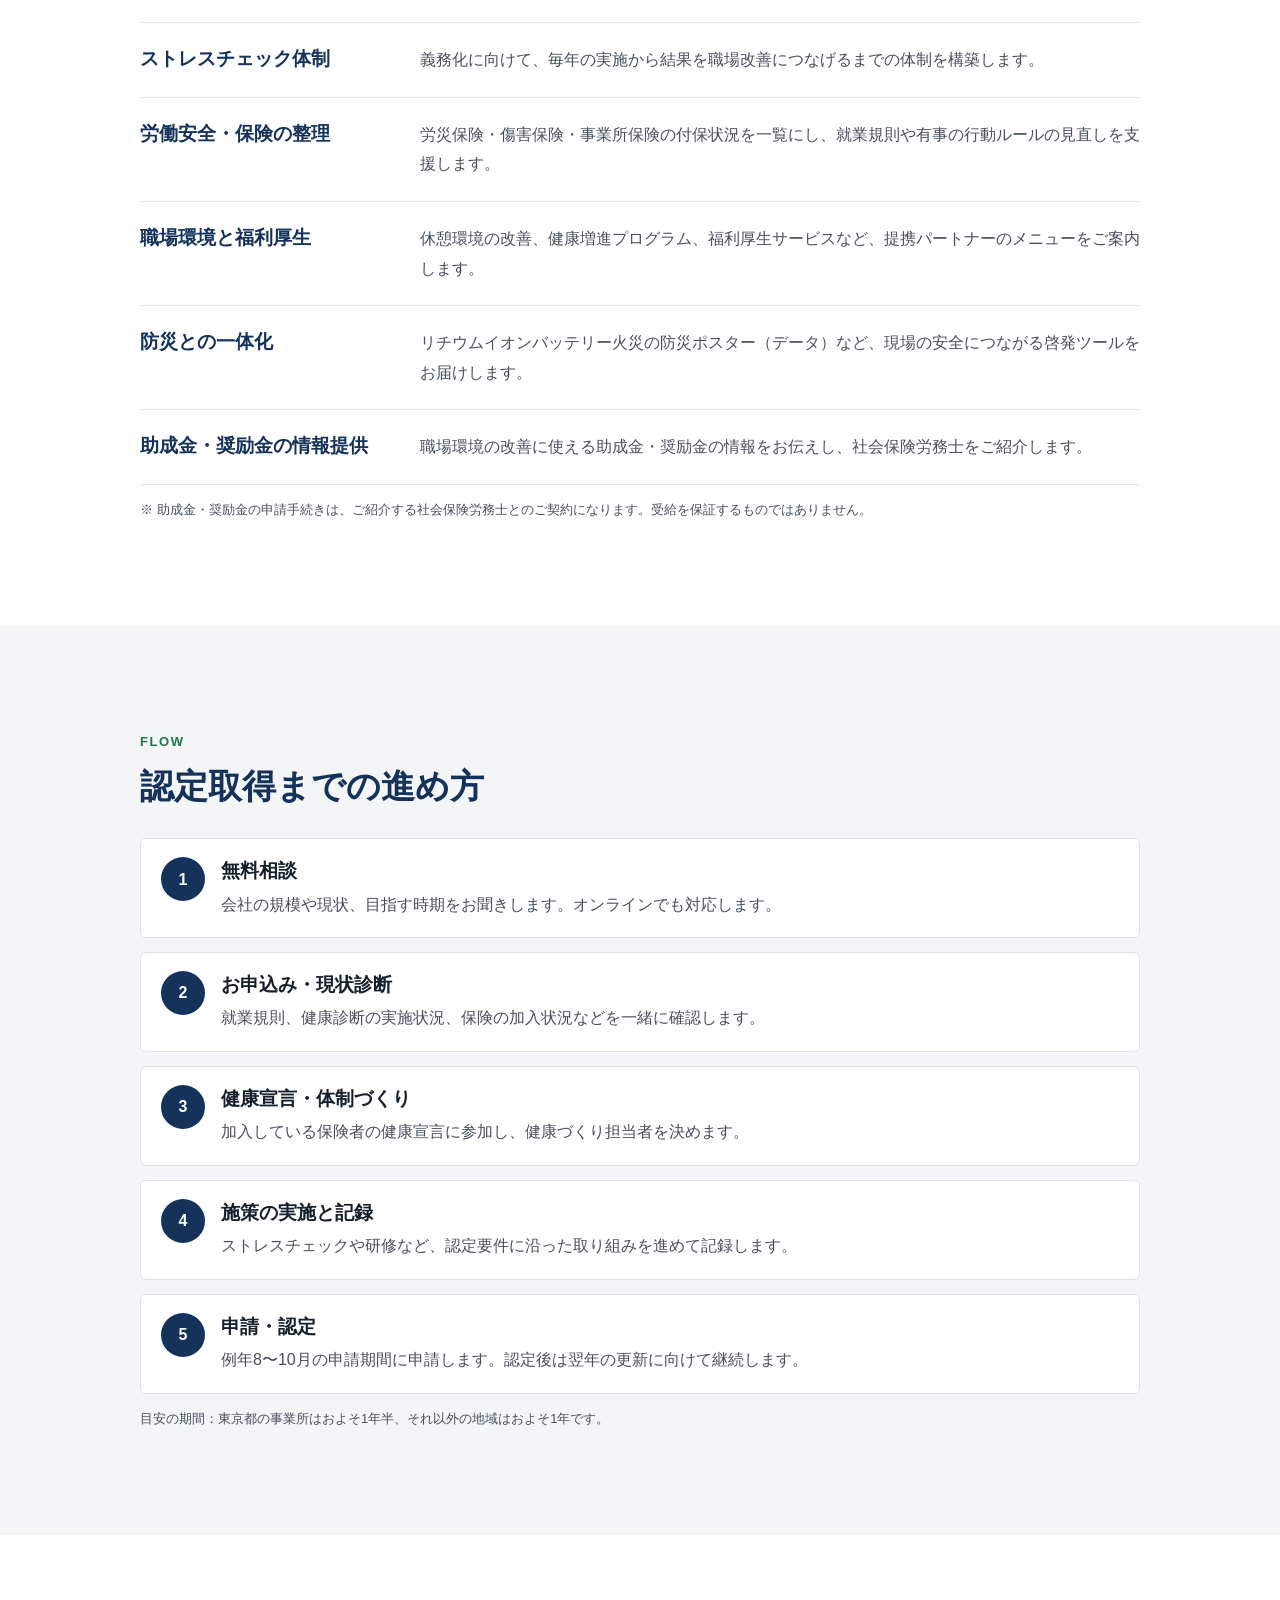
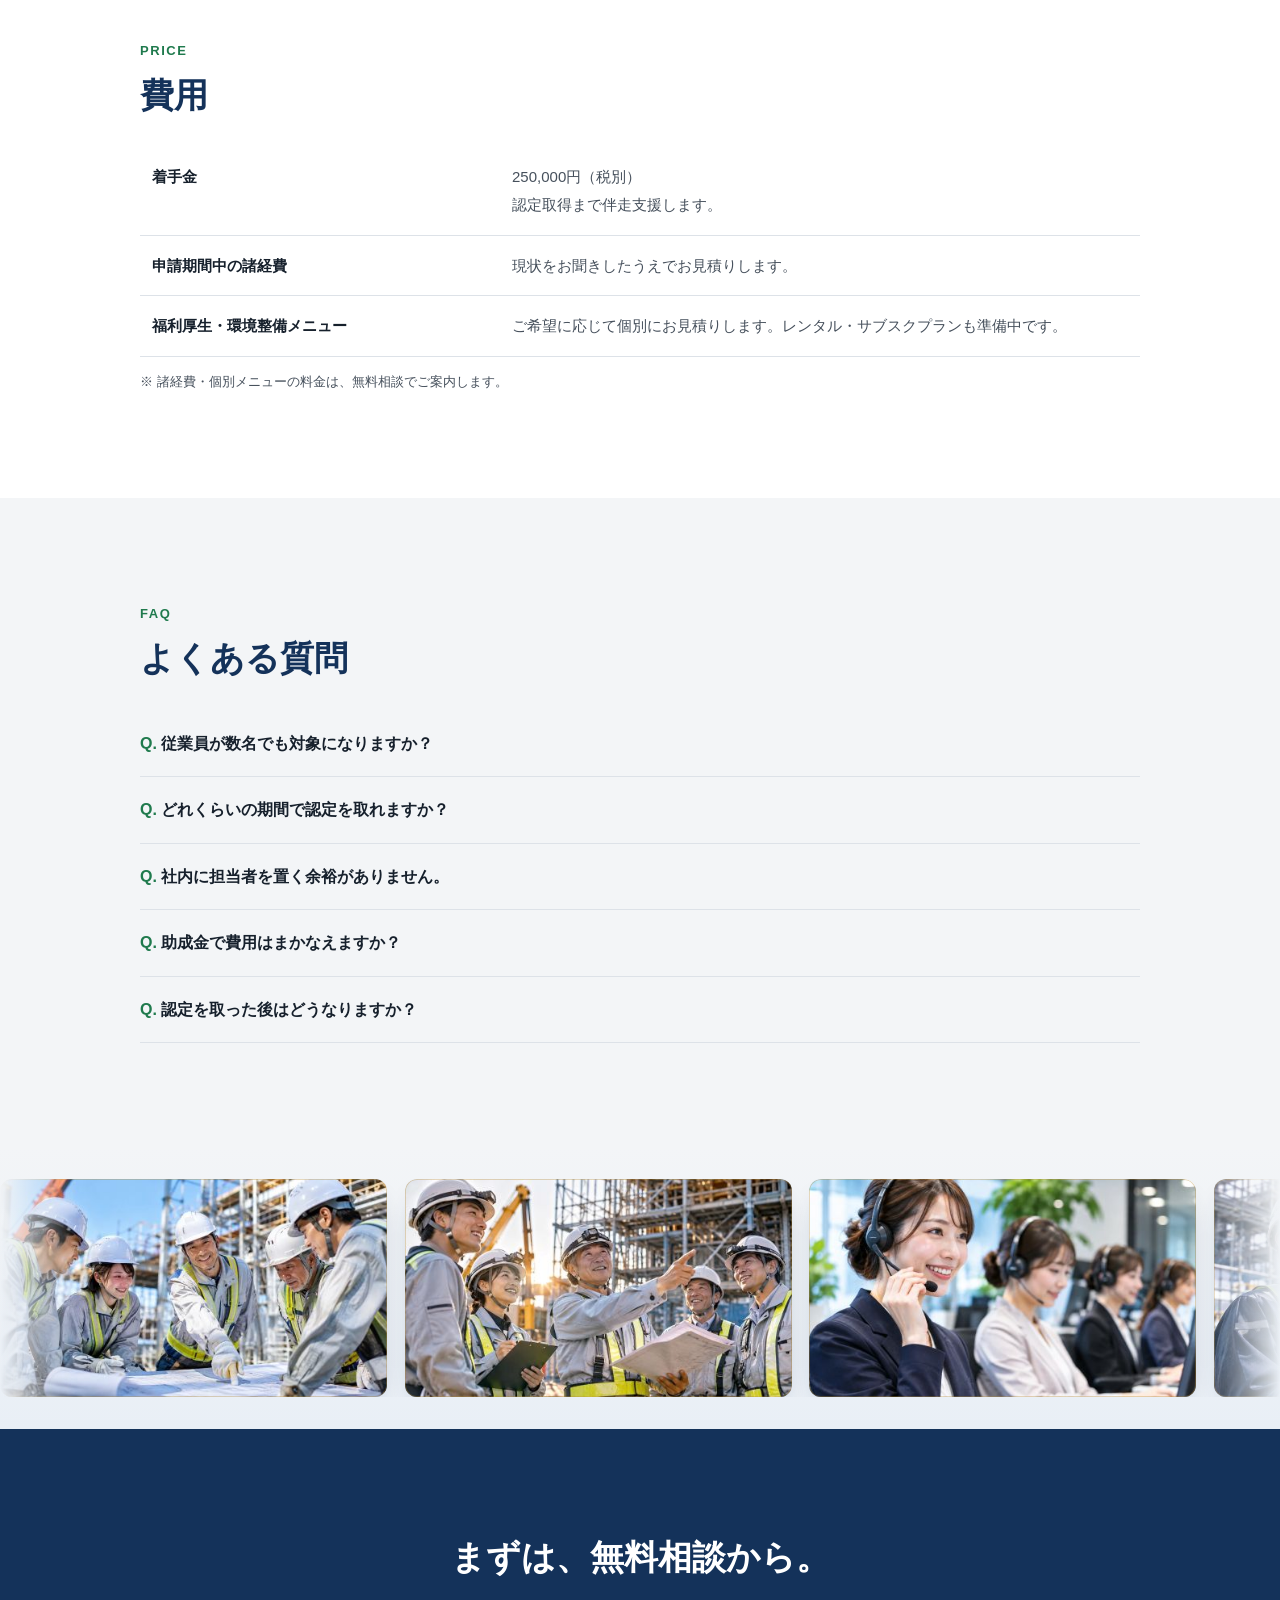
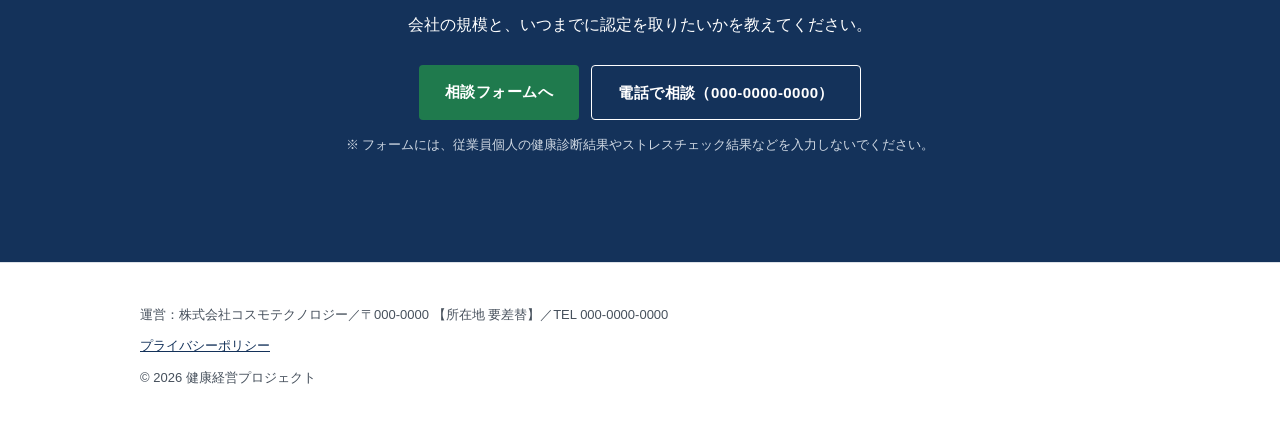
==== commit 6a17be8d: "写真のマーキーを追加" ====
--- a/index.html
+++ b/index.html
@@ -104,6 +104,41 @@
 
 /* 3段階の図（「なぜ今か」セクション内） */
 .stage{max-width:520px;margin:clamp(32px,5vw,48px) auto 0}
+
+/* ---- 写真のマーキー ----
+   ・同じ並びを2回続け、トラック全体を -50% 動かして継ぎ目なくループさせる
+   ・ホバーやスクロールで止めない（animation-play-state を変えない／pointer-events を切る）
+   ・写真はすべて 16:9・同じ高さに揃える */
+.marquee-band{
+  position:relative;padding:clamp(18px,3vw,32px) 0;
+  background:linear-gradient(180deg,#e9eff6 0%,#f6f8fb 100%);
+}
+.marquee-band.is-reverse{background:linear-gradient(180deg,var(--bg-alt) 0%,#e9eff6 100%)}
+.marquee{
+  --h:clamp(130px,17vw,220px);
+  --gap:clamp(10px,1.4vw,18px);
+  --dur:56s;
+  overflow:hidden;
+  -webkit-mask-image:linear-gradient(90deg,transparent 0,#000 6%,#000 94%,transparent 100%);
+          mask-image:linear-gradient(90deg,transparent 0,#000 6%,#000 94%,transparent 100%);
+}
+.marquee-track{
+  display:flex;width:max-content;
+  animation:marquee-x var(--dur) linear infinite;
+  will-change:transform;pointer-events:none;
+}
+.marquee-band.is-reverse .marquee-track{animation-direction:reverse}
+.marquee-list{display:flex;gap:var(--gap);padding:0 var(--gap) 0 0;margin:0;list-style:none}
+.marquee-list li{
+  flex:none;height:var(--h);aspect-ratio:16/9;border-radius:12px;overflow:hidden;position:relative;
+  box-shadow:0 12px 28px -16px rgba(20,50,90,.45);
+}
+.marquee-list li::after{content:"";position:absolute;inset:0;border-radius:12px;pointer-events:none;
+  box-shadow:inset 0 0 0 1px rgba(184,145,63,.35)}
+.marquee-list img{display:block;width:100%;height:100%;object-fit:cover}
+@keyframes marquee-x{from{transform:translate3d(0,0,0)}to{transform:translate3d(-50%,0,0)}}
+/* 動きを減らす設定の端末では止めずに、ゆっくり流す */
+@media(prefers-reduced-motion:reduce){.marquee{--dur:140s}}
 .hero h1{font-size:clamp(30px,6vw,52px);font-size:clamp(28px,4.4vw,46px);line-height:1.3;font-weight:800;color:var(--navy);margin-bottom:.5em;letter-spacing:.01em}
 .hero h1 em{font-style:normal;color:var(--accent)}
 .nw{display:inline-block}
@@ -210,6 +245,30 @@
       </figure>
     </div>
   </section>
+
+  <!-- 写真のマーキー：同じ並びを2回続けて、継ぎ目なく流す。ホバーやスクロールでは止まらない -->
+  <div class="marquee-band">
+    <div class="marquee" role="region" aria-label="現場とサポート窓口の写真">
+      <div class="marquee-track">
+        <ul class="marquee-list">
+        <li><img src="./assets/marquee/m1-480.jpg" srcset="./assets/marquee/m1-480.jpg 480w, ./assets/marquee/m1-800.jpg 800w" sizes="(max-width: 640px) 232px, 392px" width="800" height="450" alt="建設現場の足場で、作業員3人が点検内容を確認している様子" decoding="async" draggable="false"></li>
+        <li><img src="./assets/marquee/m2-480.jpg" srcset="./assets/marquee/m2-480.jpg 480w, ./assets/marquee/m2-800.jpg 800w" sizes="(max-width: 640px) 232px, 392px" width="800" height="450" alt="ヘッドセットを着けて、笑顔で電話対応するスタッフ" decoding="async" draggable="false"></li>
+        <li><img src="./assets/marquee/m4-480.jpg" srcset="./assets/marquee/m4-480.jpg 480w, ./assets/marquee/m4-800.jpg 800w" sizes="(max-width: 640px) 232px, 392px" width="800" height="450" alt="建設現場で図面を囲み、打ち合わせをする作業員たち" decoding="async" draggable="false"></li>
+        <li><img src="./assets/marquee/m3-480.jpg" srcset="./assets/marquee/m3-480.jpg 480w, ./assets/marquee/m3-800.jpg 800w" sizes="(max-width: 640px) 232px, 392px" width="800" height="450" alt="オフィスでヘッドセットを着け、笑顔で相談に応じるスタッフ" decoding="async" draggable="false"></li>
+        <li><img src="./assets/marquee/m5-480.jpg" srcset="./assets/marquee/m5-480.jpg 480w, ./assets/marquee/m5-800.jpg 800w" sizes="(max-width: 640px) 232px, 392px" width="800" height="450" alt="クリップボードを手に、重機のある建設現場を見上げる現場監督" decoding="async" draggable="false"></li>
+        <li><img src="./assets/marquee/m6-480.jpg" srcset="./assets/marquee/m6-480.jpg 480w, ./assets/marquee/m6-800.jpg 800w" sizes="(max-width: 640px) 232px, 392px" width="800" height="450" alt="建設現場で上を指さしながら、笑顔で話し合う作業員たち" decoding="async" draggable="false"></li>
+        </ul>
+        <ul class="marquee-list" aria-hidden="true">
+        <li><img src="./assets/marquee/m1-480.jpg" srcset="./assets/marquee/m1-480.jpg 480w, ./assets/marquee/m1-800.jpg 800w" sizes="(max-width: 640px) 232px, 392px" width="800" height="450" alt="" decoding="async" draggable="false"></li>
+        <li><img src="./assets/marquee/m2-480.jpg" srcset="./assets/marquee/m2-480.jpg 480w, ./assets/marquee/m2-800.jpg 800w" sizes="(max-width: 640px) 232px, 392px" width="800" height="450" alt="" decoding="async" draggable="false"></li>
+        <li><img src="./assets/marquee/m4-480.jpg" srcset="./assets/marquee/m4-480.jpg 480w, ./assets/marquee/m4-800.jpg 800w" sizes="(max-width: 640px) 232px, 392px" width="800" height="450" alt="" decoding="async" draggable="false"></li>
+        <li><img src="./assets/marquee/m3-480.jpg" srcset="./assets/marquee/m3-480.jpg 480w, ./assets/marquee/m3-800.jpg 800w" sizes="(max-width: 640px) 232px, 392px" width="800" height="450" alt="" decoding="async" draggable="false"></li>
+        <li><img src="./assets/marquee/m5-480.jpg" srcset="./assets/marquee/m5-480.jpg 480w, ./assets/marquee/m5-800.jpg 800w" sizes="(max-width: 640px) 232px, 392px" width="800" height="450" alt="" decoding="async" draggable="false"></li>
+        <li><img src="./assets/marquee/m6-480.jpg" srcset="./assets/marquee/m6-480.jpg 480w, ./assets/marquee/m6-800.jpg 800w" sizes="(max-width: 640px) 232px, 392px" width="800" height="450" alt="" decoding="async" draggable="false"></li>
+        </ul>
+      </div>
+    </div>
+  </div>
 
   <section id="why">
     <div class="wrap">
@@ -330,6 +389,30 @@
     </div>
   </section>
 
+  <!-- 写真のマーキー：同じ並びを2回続けて、継ぎ目なく流す。ホバーやスクロールでは止まらない -->
+  <div class="marquee-band is-reverse">
+    <div class="marquee" role="region" aria-label="現場とサポート窓口の写真（2）">
+      <div class="marquee-track">
+        <ul class="marquee-list">
+        <li><img src="./assets/marquee/m4-480.jpg" srcset="./assets/marquee/m4-480.jpg 480w, ./assets/marquee/m4-800.jpg 800w" sizes="(max-width: 640px) 232px, 392px" width="800" height="450" alt="建設現場で図面を囲み、打ち合わせをする作業員たち" decoding="async" draggable="false"></li>
+        <li><img src="./assets/marquee/m6-480.jpg" srcset="./assets/marquee/m6-480.jpg 480w, ./assets/marquee/m6-800.jpg 800w" sizes="(max-width: 640px) 232px, 392px" width="800" height="450" alt="建設現場で上を指さしながら、笑顔で話し合う作業員たち" decoding="async" draggable="false"></li>
+        <li><img src="./assets/marquee/m2-480.jpg" srcset="./assets/marquee/m2-480.jpg 480w, ./assets/marquee/m2-800.jpg 800w" sizes="(max-width: 640px) 232px, 392px" width="800" height="450" alt="ヘッドセットを着けて、笑顔で電話対応するスタッフ" decoding="async" draggable="false"></li>
+        <li><img src="./assets/marquee/m5-480.jpg" srcset="./assets/marquee/m5-480.jpg 480w, ./assets/marquee/m5-800.jpg 800w" sizes="(max-width: 640px) 232px, 392px" width="800" height="450" alt="クリップボードを手に、重機のある建設現場を見上げる現場監督" decoding="async" draggable="false"></li>
+        <li><img src="./assets/marquee/m1-480.jpg" srcset="./assets/marquee/m1-480.jpg 480w, ./assets/marquee/m1-800.jpg 800w" sizes="(max-width: 640px) 232px, 392px" width="800" height="450" alt="建設現場の足場で、作業員3人が点検内容を確認している様子" decoding="async" draggable="false"></li>
+        <li><img src="./assets/marquee/m3-480.jpg" srcset="./assets/marquee/m3-480.jpg 480w, ./assets/marquee/m3-800.jpg 800w" sizes="(max-width: 640px) 232px, 392px" width="800" height="450" alt="オフィスでヘッドセットを着け、笑顔で相談に応じるスタッフ" decoding="async" draggable="false"></li>
+        </ul>
+        <ul class="marquee-list" aria-hidden="true">
+        <li><img src="./assets/marquee/m4-480.jpg" srcset="./assets/marquee/m4-480.jpg 480w, ./assets/marquee/m4-800.jpg 800w" sizes="(max-width: 640px) 232px, 392px" width="800" height="450" alt="" decoding="async" draggable="false"></li>
+        <li><img src="./assets/marquee/m6-480.jpg" srcset="./assets/marquee/m6-480.jpg 480w, ./assets/marquee/m6-800.jpg 800w" sizes="(max-width: 640px) 232px, 392px" width="800" height="450" alt="" decoding="async" draggable="false"></li>
+        <li><img src="./assets/marquee/m2-480.jpg" srcset="./assets/marquee/m2-480.jpg 480w, ./assets/marquee/m2-800.jpg 800w" sizes="(max-width: 640px) 232px, 392px" width="800" height="450" alt="" decoding="async" draggable="false"></li>
+        <li><img src="./assets/marquee/m5-480.jpg" srcset="./assets/marquee/m5-480.jpg 480w, ./assets/marquee/m5-800.jpg 800w" sizes="(max-width: 640px) 232px, 392px" width="800" height="450" alt="" decoding="async" draggable="false"></li>
+        <li><img src="./assets/marquee/m1-480.jpg" srcset="./assets/marquee/m1-480.jpg 480w, ./assets/marquee/m1-800.jpg 800w" sizes="(max-width: 640px) 232px, 392px" width="800" height="450" alt="" decoding="async" draggable="false"></li>
+        <li><img src="./assets/marquee/m3-480.jpg" srcset="./assets/marquee/m3-480.jpg 480w, ./assets/marquee/m3-800.jpg 800w" sizes="(max-width: 640px) 232px, 392px" width="800" height="450" alt="" decoding="async" draggable="false"></li>
+        </ul>
+      </div>
+    </div>
+  </div>
+
   <section id="contact" class="cta">
     <div class="wrap">
       <h2>まずは、無料相談から。</h2>
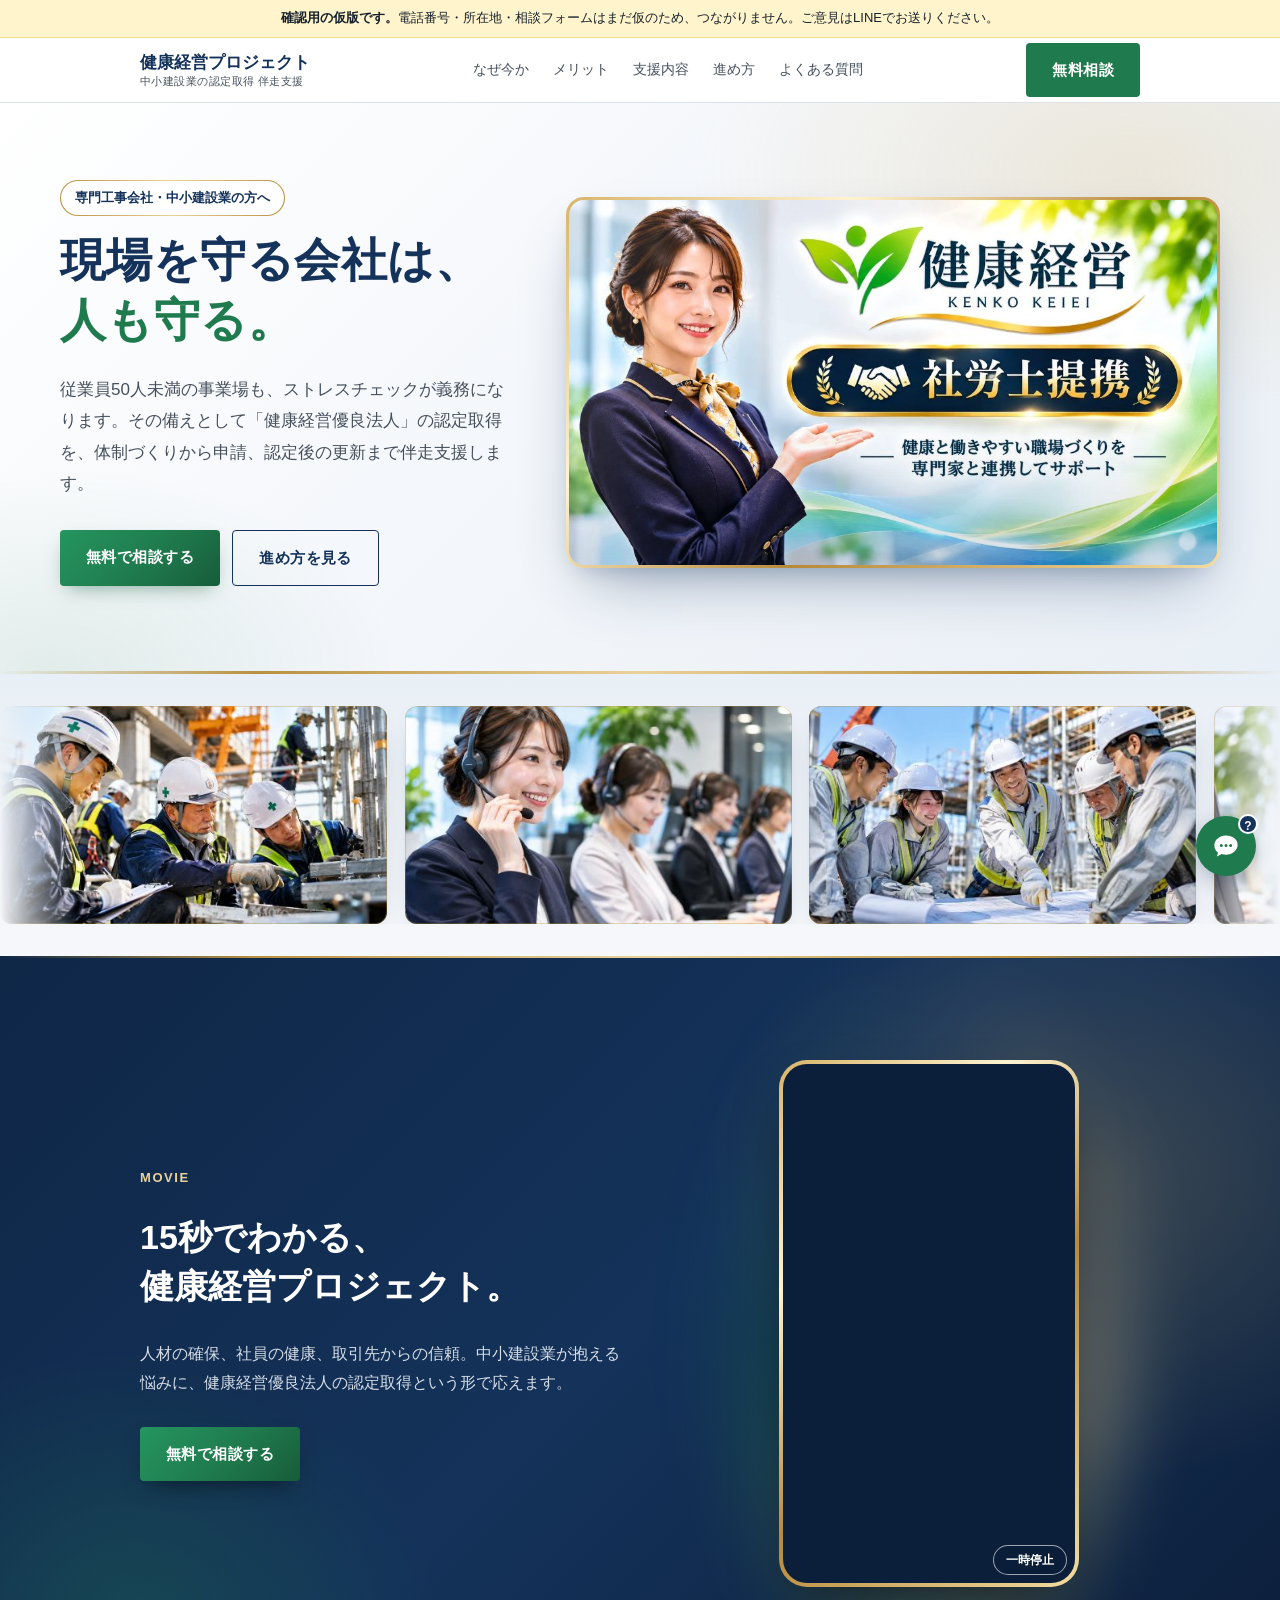
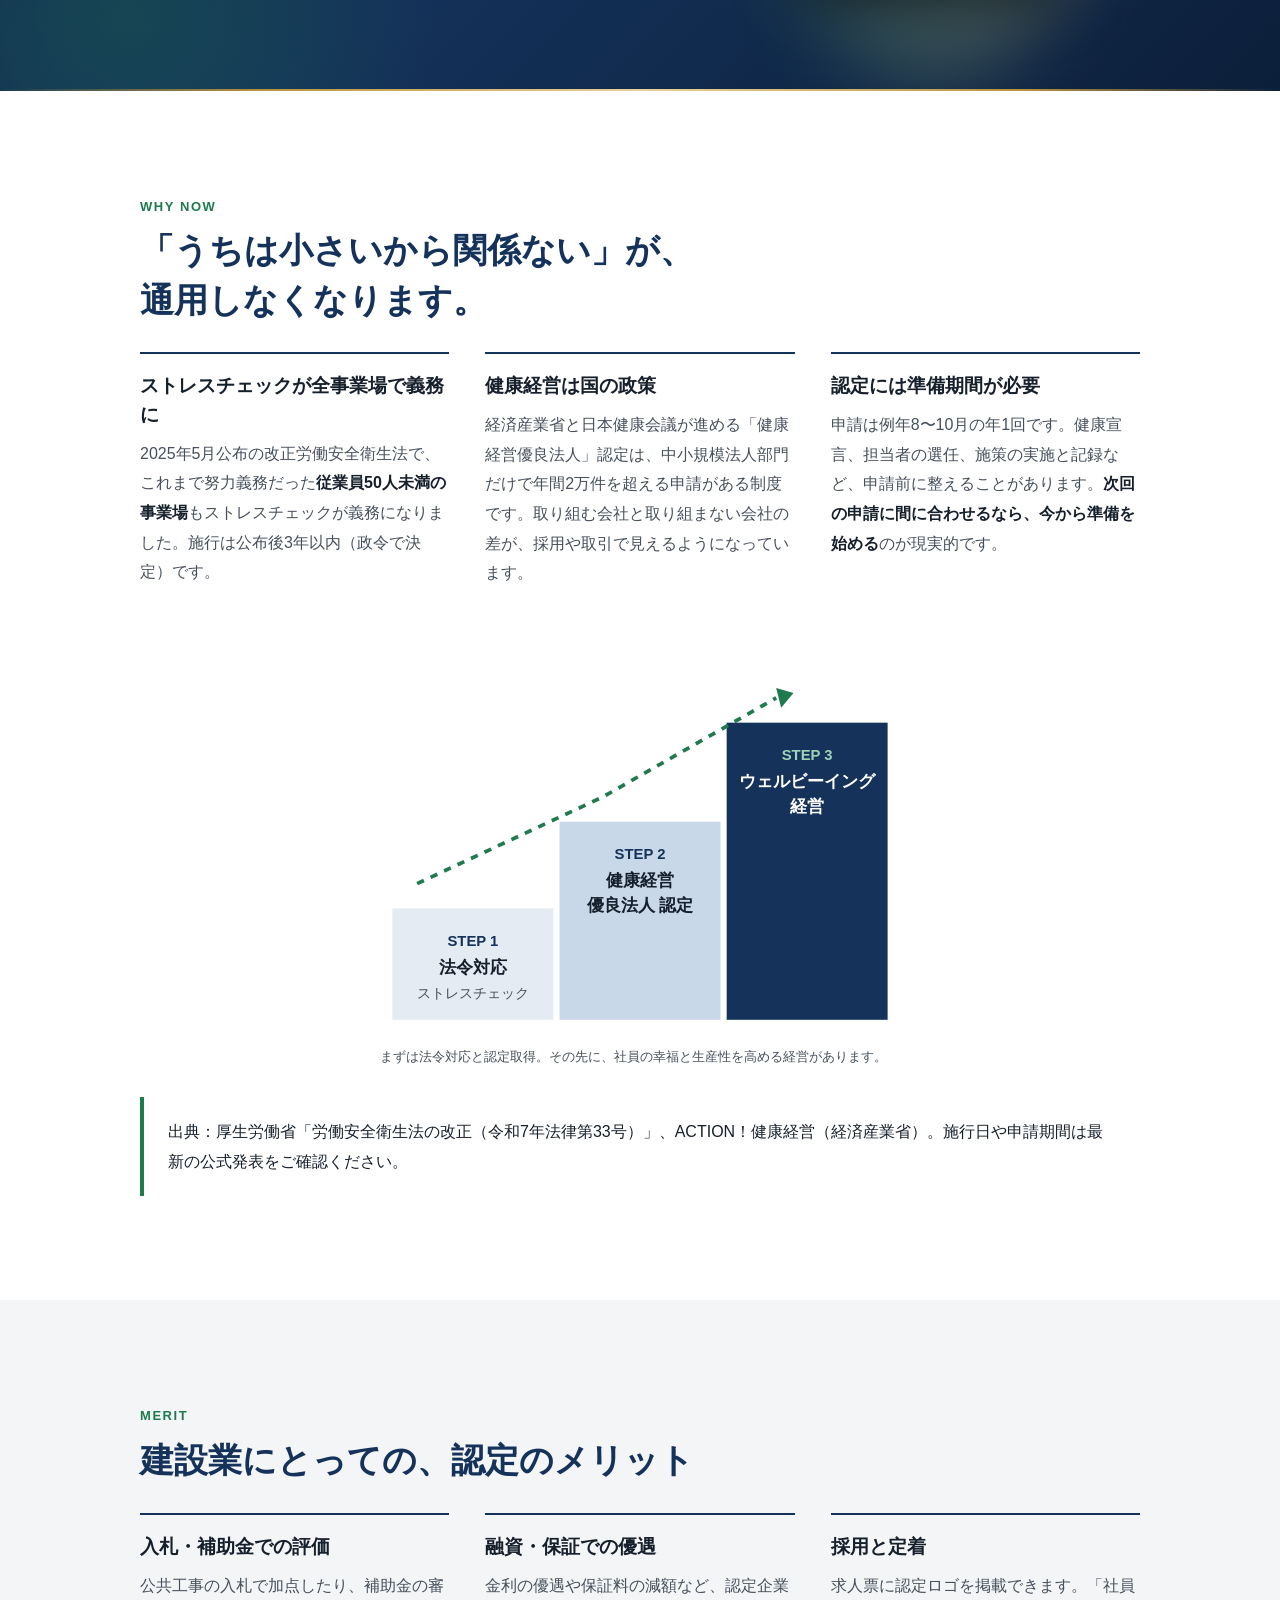
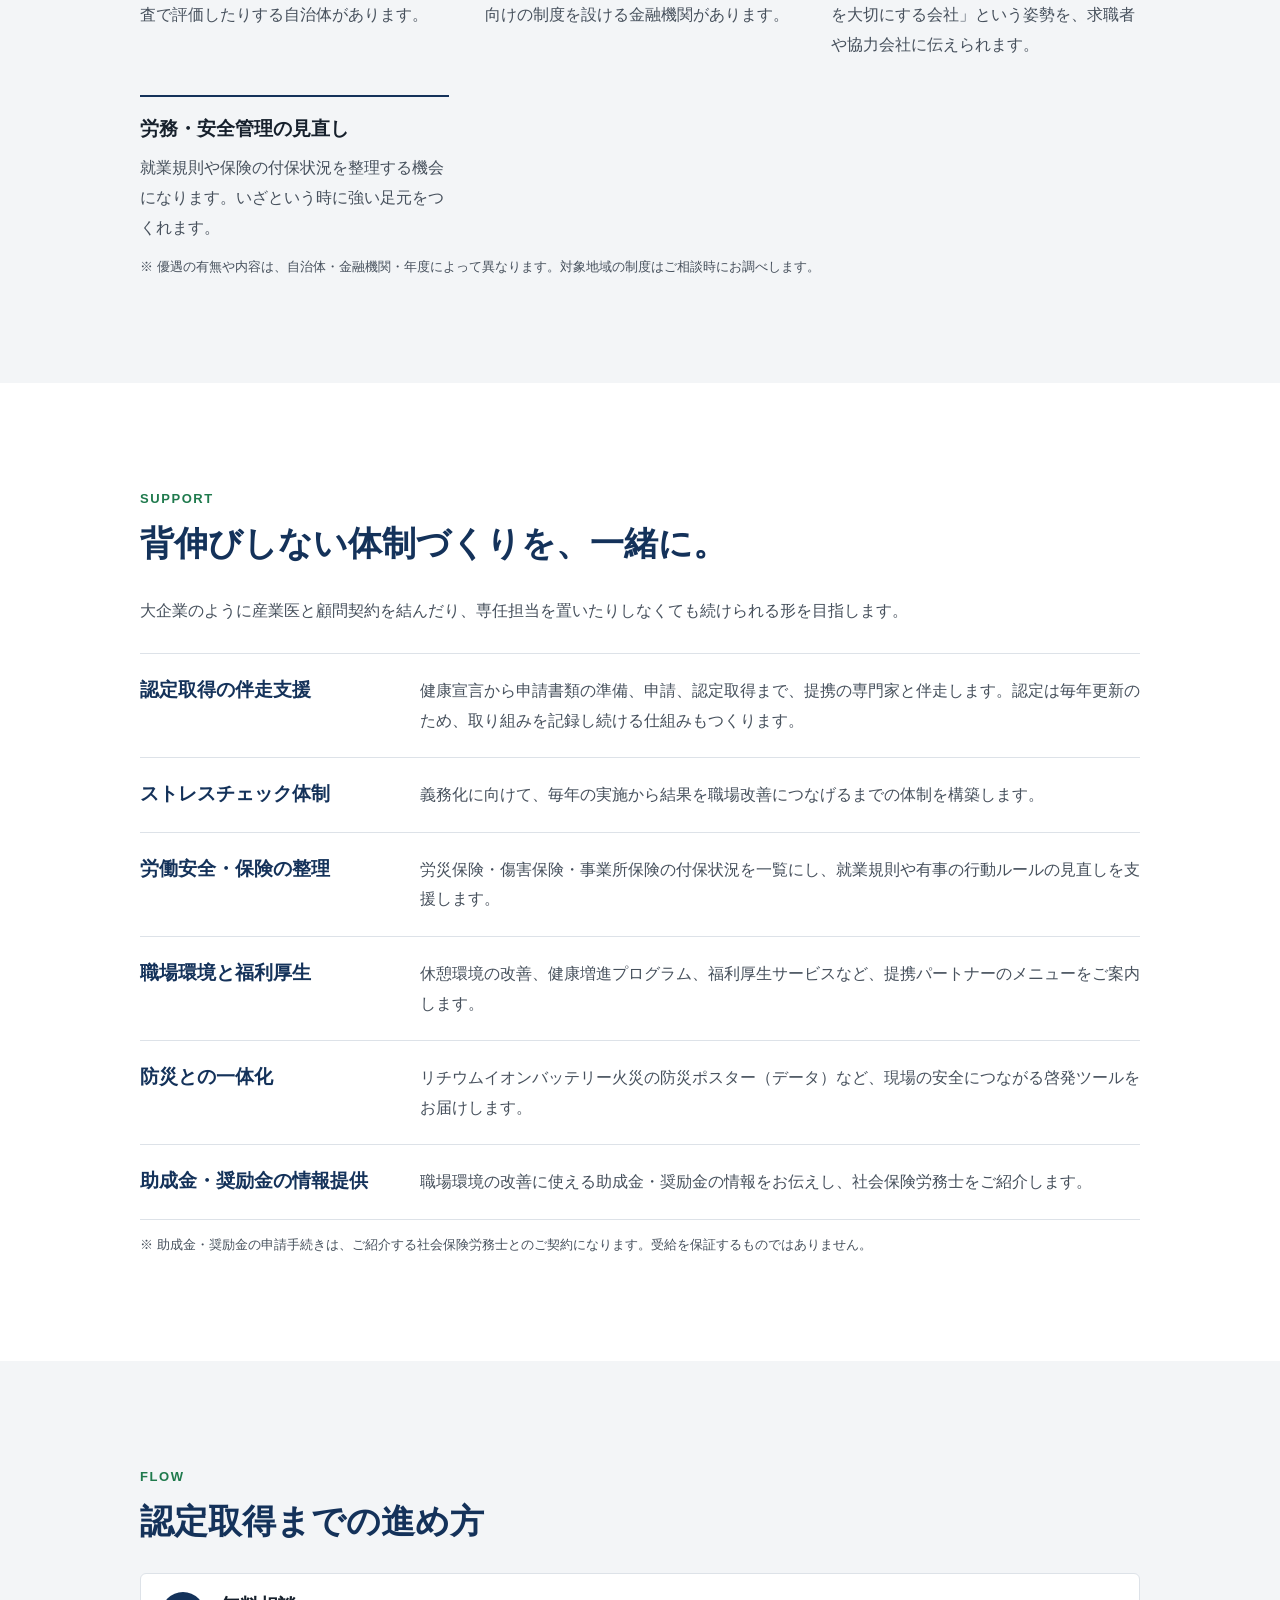
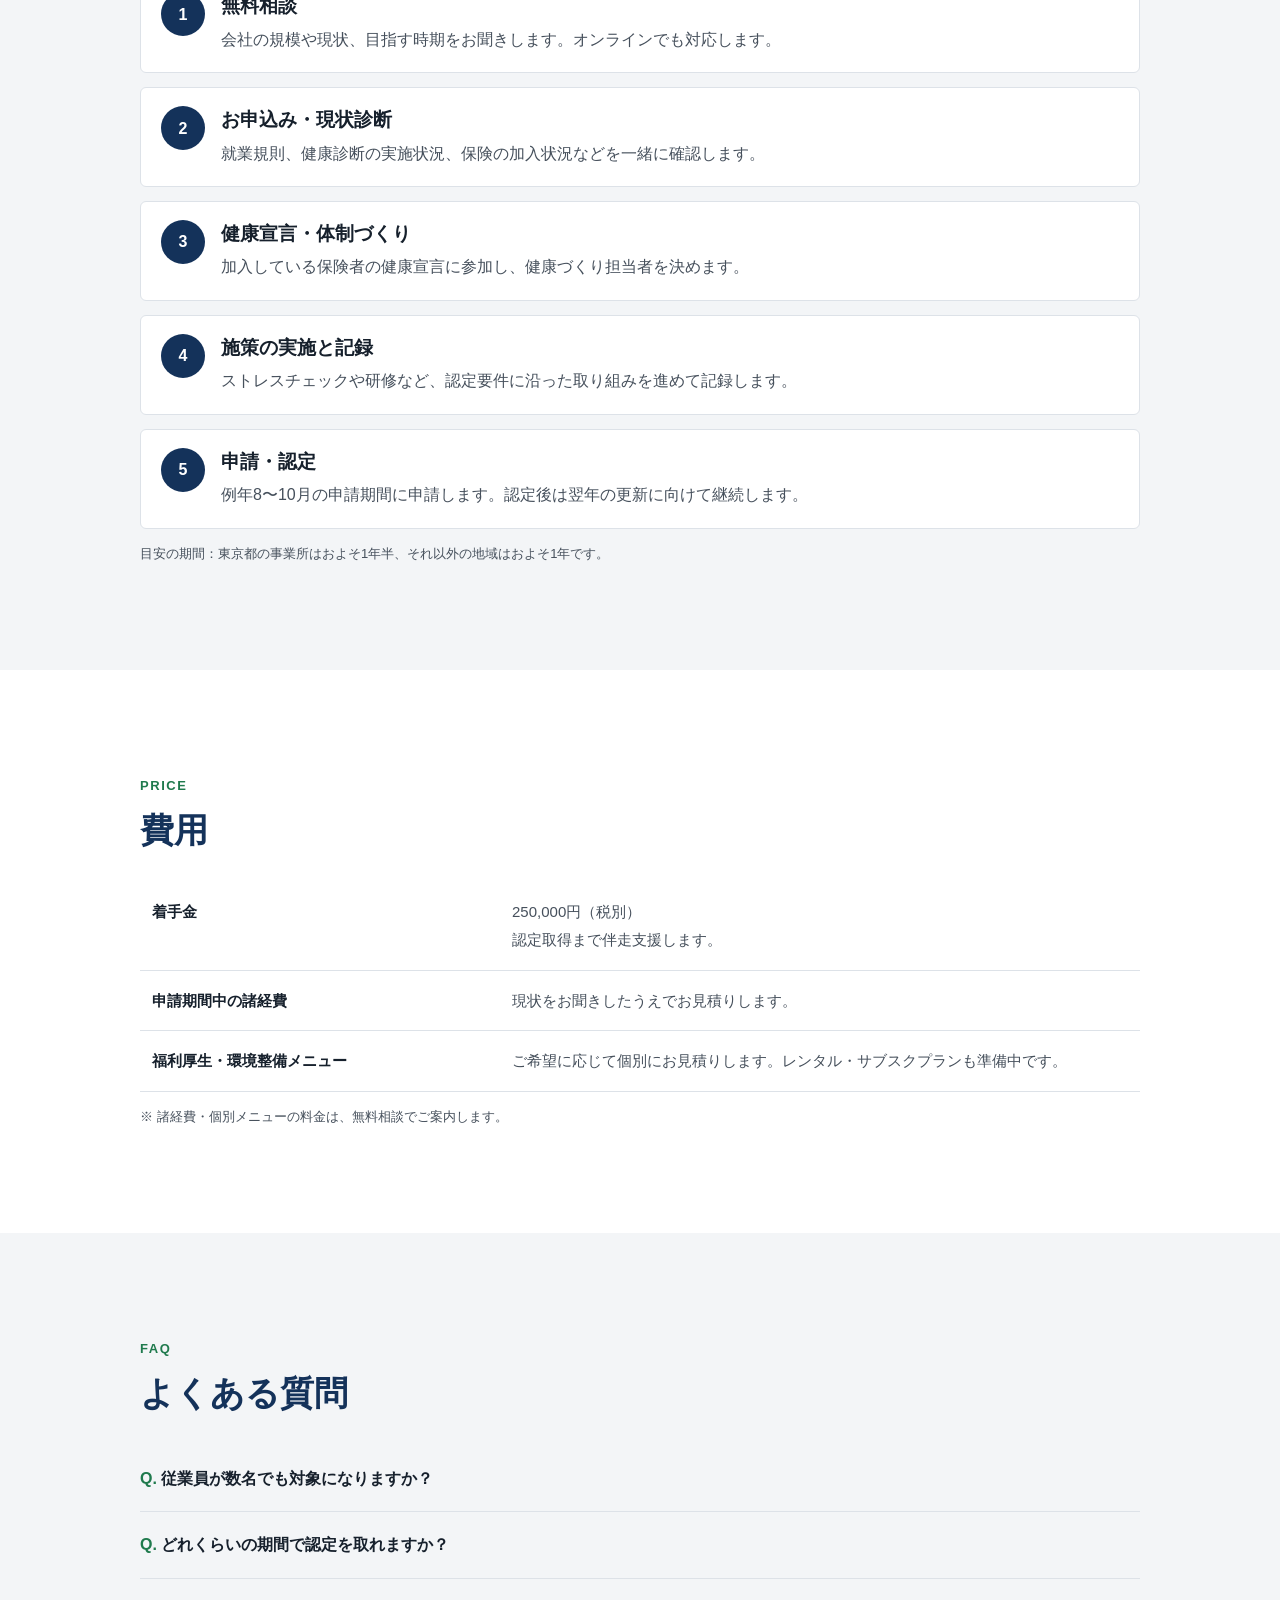
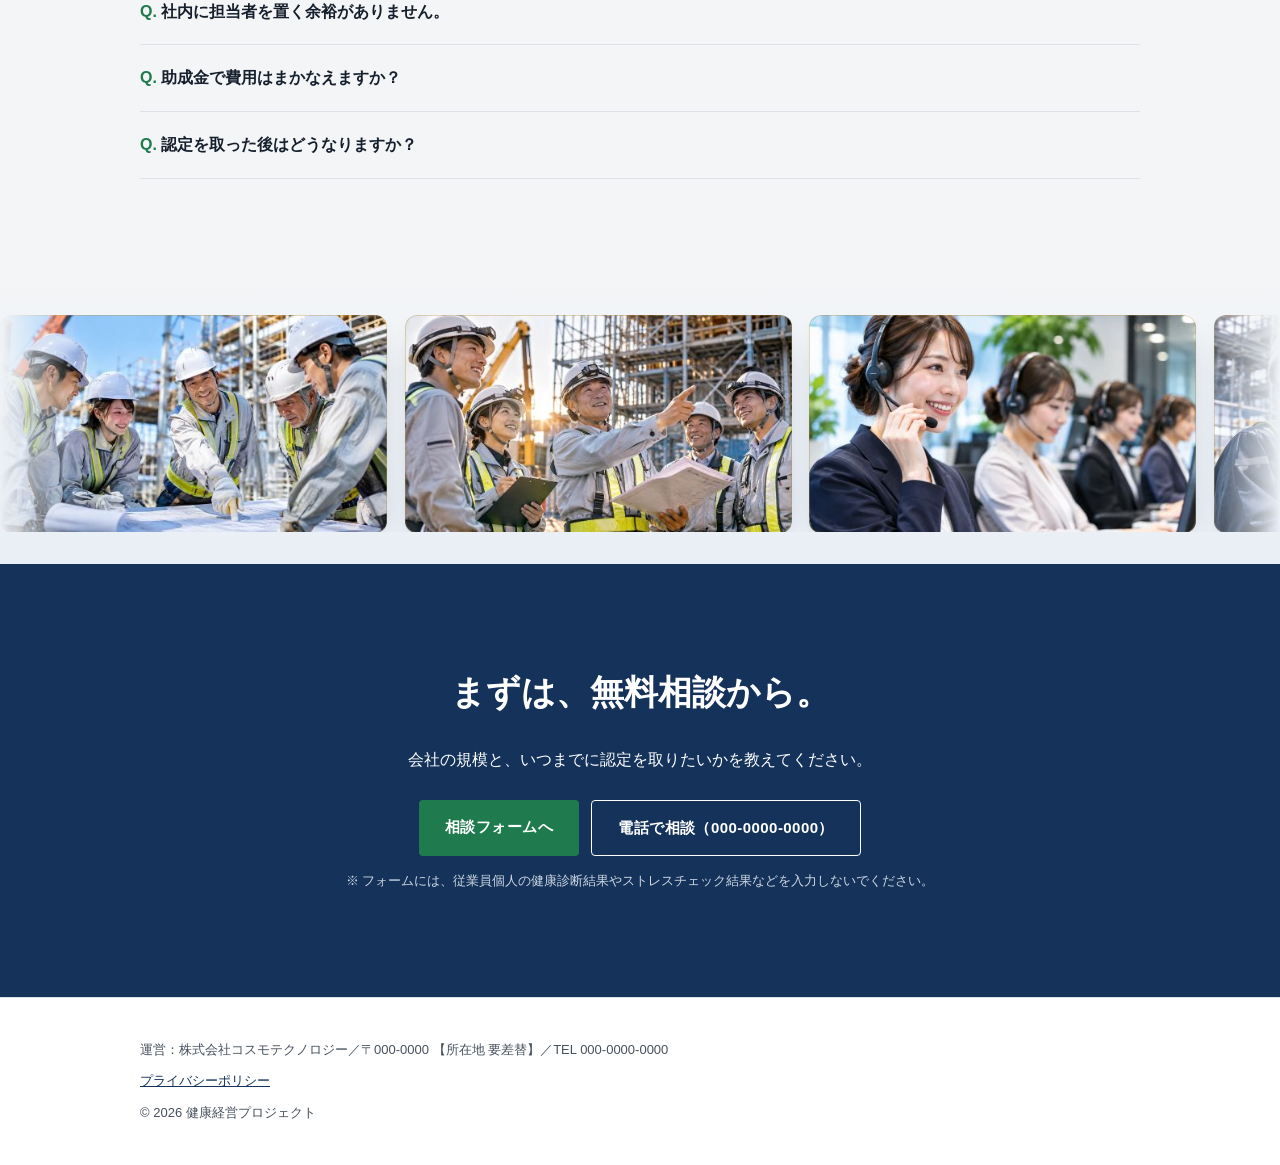
==== commit de67c882: "紹介動画セクションを追加" ====
--- a/index.html
+++ b/index.html
@@ -139,6 +139,48 @@
 @keyframes marquee-x{from{transform:translate3d(0,0,0)}to{transform:translate3d(-50%,0,0)}}
 /* 動きを減らす設定の端末では止めずに、ゆっくり流す */
 @media(prefers-reduced-motion:reduce){.marquee{--dur:140s}}
+
+/* ---- 15秒動画のセクション：紺のグラデーション＋金の枠、背後でゆっくり回る光 ---- */
+.movie{
+  position:relative;overflow:hidden;color:#fff;
+  background:
+    radial-gradient(50% 70% at 85% 30%,rgba(212,175,95,.22),transparent 60%),
+    radial-gradient(40% 60% at 10% 90%,rgba(31,122,77,.30),transparent 60%),
+    linear-gradient(135deg,#0f2747 0%,#14325a 50%,#0c1f3a 100%);
+}
+.movie::before,.movie::after{content:"";position:absolute;left:0;right:0;height:2px;
+  background:linear-gradient(90deg,transparent,#b8913f 20%,#e9d29a 50%,#b8913f 80%,transparent)}
+.movie::before{top:0}.movie::after{bottom:0}
+.movie-grid{display:grid;grid-template-columns:1.1fr .9fr;gap:clamp(32px,5vw,72px);align-items:center}
+.movie .eyebrow{color:#e9d29a}
+.movie h2{color:#fff}
+.movie p{color:#d6dee8;max-width:30em;margin-bottom:1.8em}
+.movie .btn{background:linear-gradient(135deg,#25955f 0%,#1f7a4d 55%,#175c3a 100%);box-shadow:0 10px 24px -10px rgba(0,0,0,.6)}
+.movie-visual{position:relative;margin:0;justify-self:center;width:clamp(220px,24vw,300px)}
+.movie-frame{
+  position:relative;z-index:1;border-radius:28px;padding:4px;
+  background:linear-gradient(135deg,#d9b46a 0%,#fff3d0 28%,#b88a3a 58%,#f2dca0 100%);
+  box-shadow:0 30px 60px -20px rgba(0,0,0,.65);
+}
+.movie-video{display:block;width:100%;height:auto;aspect-ratio:9/16;border-radius:24px;background:#0c1f3a;object-fit:cover}
+.movie-glow{
+  position:absolute;inset:-18%;border-radius:50%;z-index:0;filter:blur(36px);opacity:.55;
+  background:conic-gradient(from 0deg,rgba(233,210,154,.0),rgba(233,210,154,.65),rgba(31,122,77,.55),rgba(233,210,154,.0));
+  animation:movie-spin 14s linear infinite;
+}
+@keyframes movie-spin{to{transform:rotate(360deg)}}
+.movie-toggle{
+  position:absolute;right:12px;bottom:12px;z-index:2;
+  border:1px solid rgba(255,255,255,.6);background:rgba(12,31,58,.72);color:#fff;
+  font:700 12px/1 var(--font);padding:8px 12px;border-radius:999px;cursor:pointer;backdrop-filter:blur(4px);
+}
+.movie-toggle:focus-visible{outline:2px solid #e9d29a;outline-offset:2px}
+@media(max-width:860px){
+  .movie-grid{grid-template-columns:1fr;text-align:center}
+  .movie p{margin-left:auto;margin-right:auto}
+  .movie-visual{width:min(68vw,280px)}
+}
+@media(prefers-reduced-motion:reduce){.movie-glow{animation:none}}
 .hero h1{font-size:clamp(30px,6vw,52px);font-size:clamp(28px,4.4vw,46px);line-height:1.3;font-weight:800;color:var(--navy);margin-bottom:.5em;letter-spacing:.01em}
 .hero h1 em{font-style:normal;color:var(--accent)}
 .nw{display:inline-block}
@@ -269,6 +311,27 @@
       </div>
     </div>
   </div>
+
+  <!-- 15秒動画：実績の数字（8〜10.2秒）と着手金（10.2〜13秒）の場面は、数字の確認が済むまで飛ばして再生する -->
+  <section id="movie" class="movie">
+    <div class="wrap movie-grid">
+      <div class="movie-copy">
+        <p class="eyebrow">MOVIE</p>
+        <h2><span class="nw">15秒でわかる、</span><br><span class="nw">健康経営プロジェクト。</span></h2>
+        <p>人材の確保、社員の健康、取引先からの信頼。中小建設業が抱える悩みに、健康経営優良法人の認定取得という形で応えます。</p>
+        <a class="btn" href="#contact">無料で相談する</a>
+      </div>
+      <figure class="movie-visual">
+        <div class="movie-glow" aria-hidden="true"></div>
+        <div class="movie-frame">
+          <video class="movie-video" src="./assets/video/kenkokeiei-15s.mp4" width="720" height="1280"
+                 muted playsinline preload="metadata" disablepictureinpicture
+                 aria-label="健康経営プロジェクトの紹介動画（音声なし）。こんなお悩みありませんか、社員の健康を守り選ばれる会社へ、8つのメリット、参加企業を募集します、の順に流れます。"></video>
+          <button type="button" class="movie-toggle" aria-pressed="false">一時停止</button>
+        </div>
+      </figure>
+    </div>
+  </section>
 
   <section id="why">
     <div class="wrap">
@@ -443,6 +506,30 @@
   document.querySelectorAll('.fade').forEach(el=>io.observe(el));
 }else{document.querySelectorAll('.fade').forEach(el=>el.classList.add('on'));}
 </script>
+<script>
+/* 紹介動画：画面に入ったら再生、外れたら停止。数字の場面（7.8〜13秒）は飛ばして繰り返す */
+(function(){
+  var v=document.querySelector('.movie-video'); if(!v) return;
+  var btn=document.querySelector('.movie-toggle');
+  var SKIP_FROM=7.8, SKIP_TO=13.05, userPaused=false, visible=false;
+  function guard(){ if(v.currentTime>=SKIP_FROM && v.currentTime<SKIP_TO){ v.currentTime=SKIP_TO; } }
+  if('requestVideoFrameCallback' in v){
+    var tick=function(){ guard(); v.requestVideoFrameCallback(tick); };
+    v.requestVideoFrameCallback(tick);
+  }
+  v.addEventListener('timeupdate',guard);
+  v.addEventListener('ended',function(){ v.currentTime=0; if(visible && !userPaused) v.play().catch(function(){}); });
+  function sync(){
+    if(visible && !userPaused){ v.play().catch(function(){}); } else { v.pause(); }
+    btn.textContent=userPaused?'再生':'一時停止';
+    btn.setAttribute('aria-pressed',userPaused?'true':'false');
+  }
+  btn.addEventListener('click',function(){ userPaused=!userPaused; sync(); });
+  if('IntersectionObserver' in window){
+    new IntersectionObserver(function(es){ visible=es[0].isIntersecting; sync(); },{threshold:.25}).observe(v);
+  } else { visible=true; sync(); }
+})();
+</script>
 <!-- 案内チャットボット（条件分岐型。回答の文面は chatbot.js 内） -->
 <script src="./chatbot.js" defer></script>
 </body>
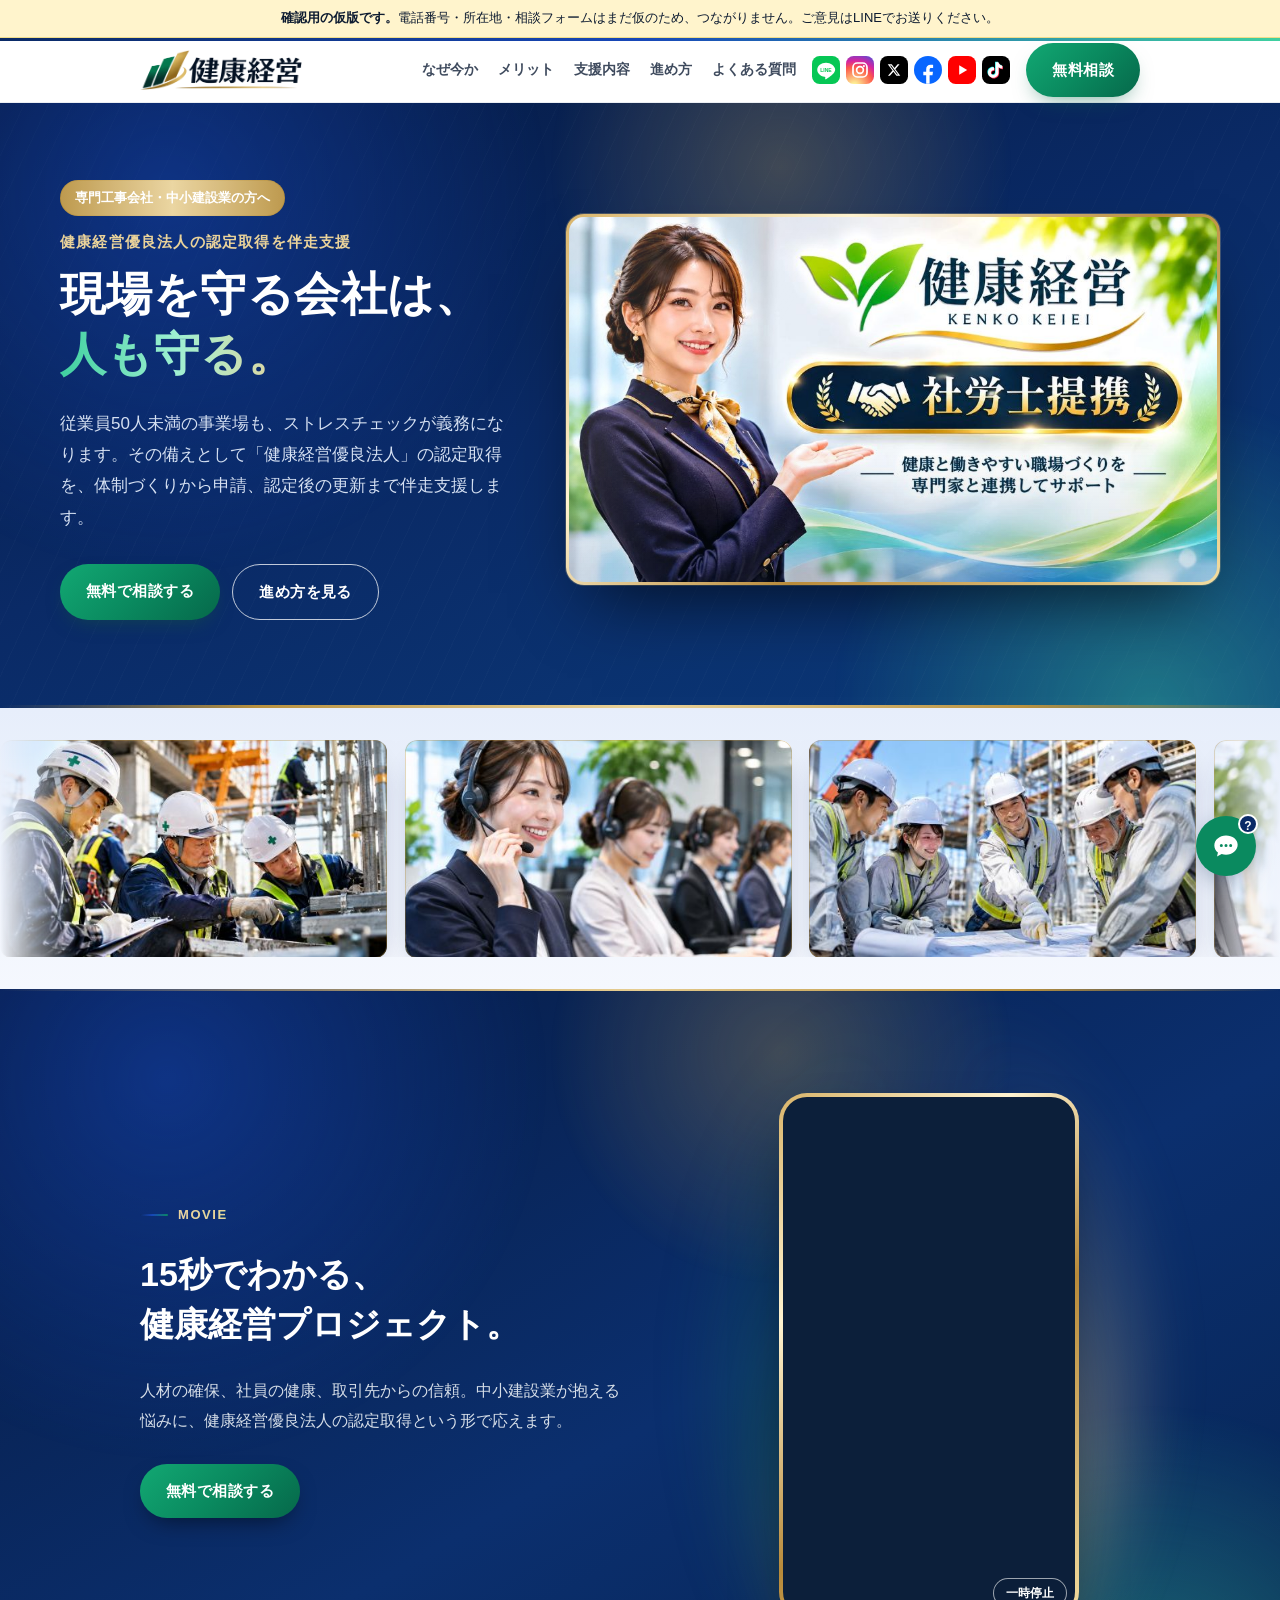
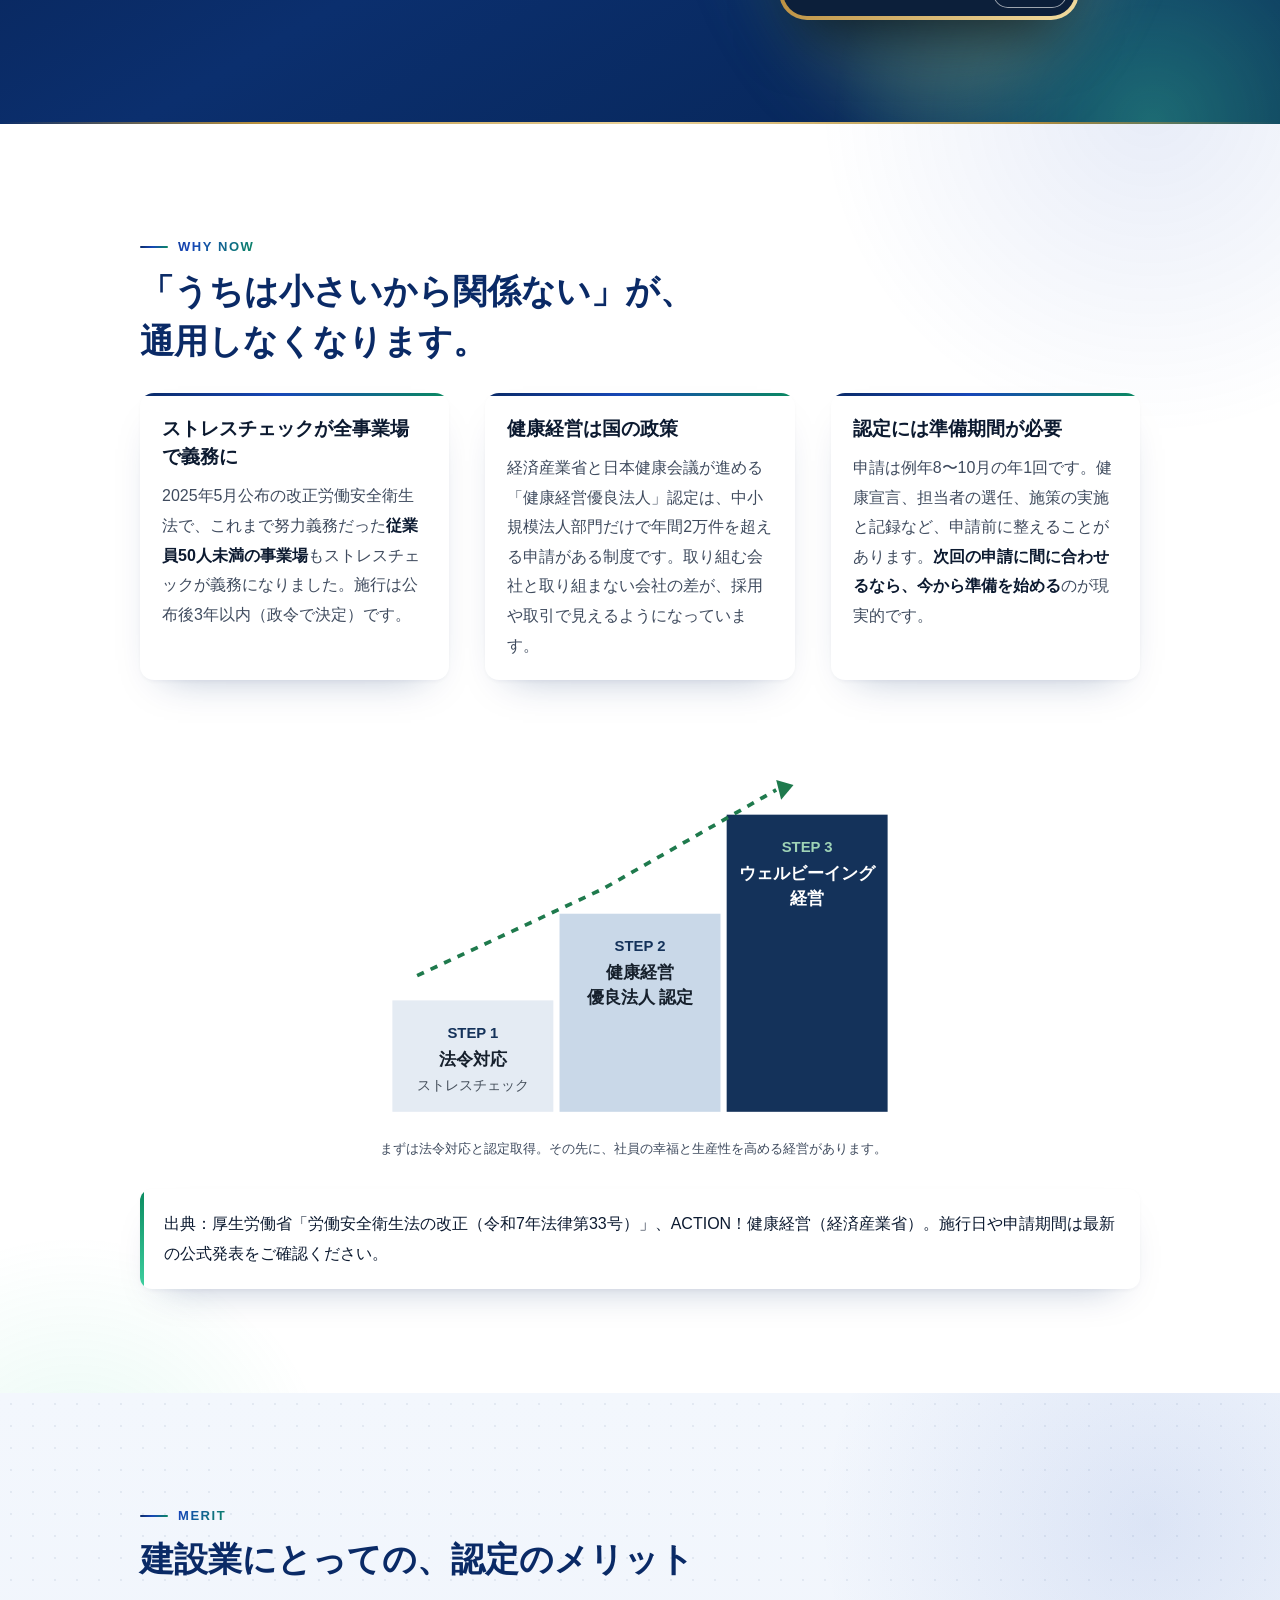
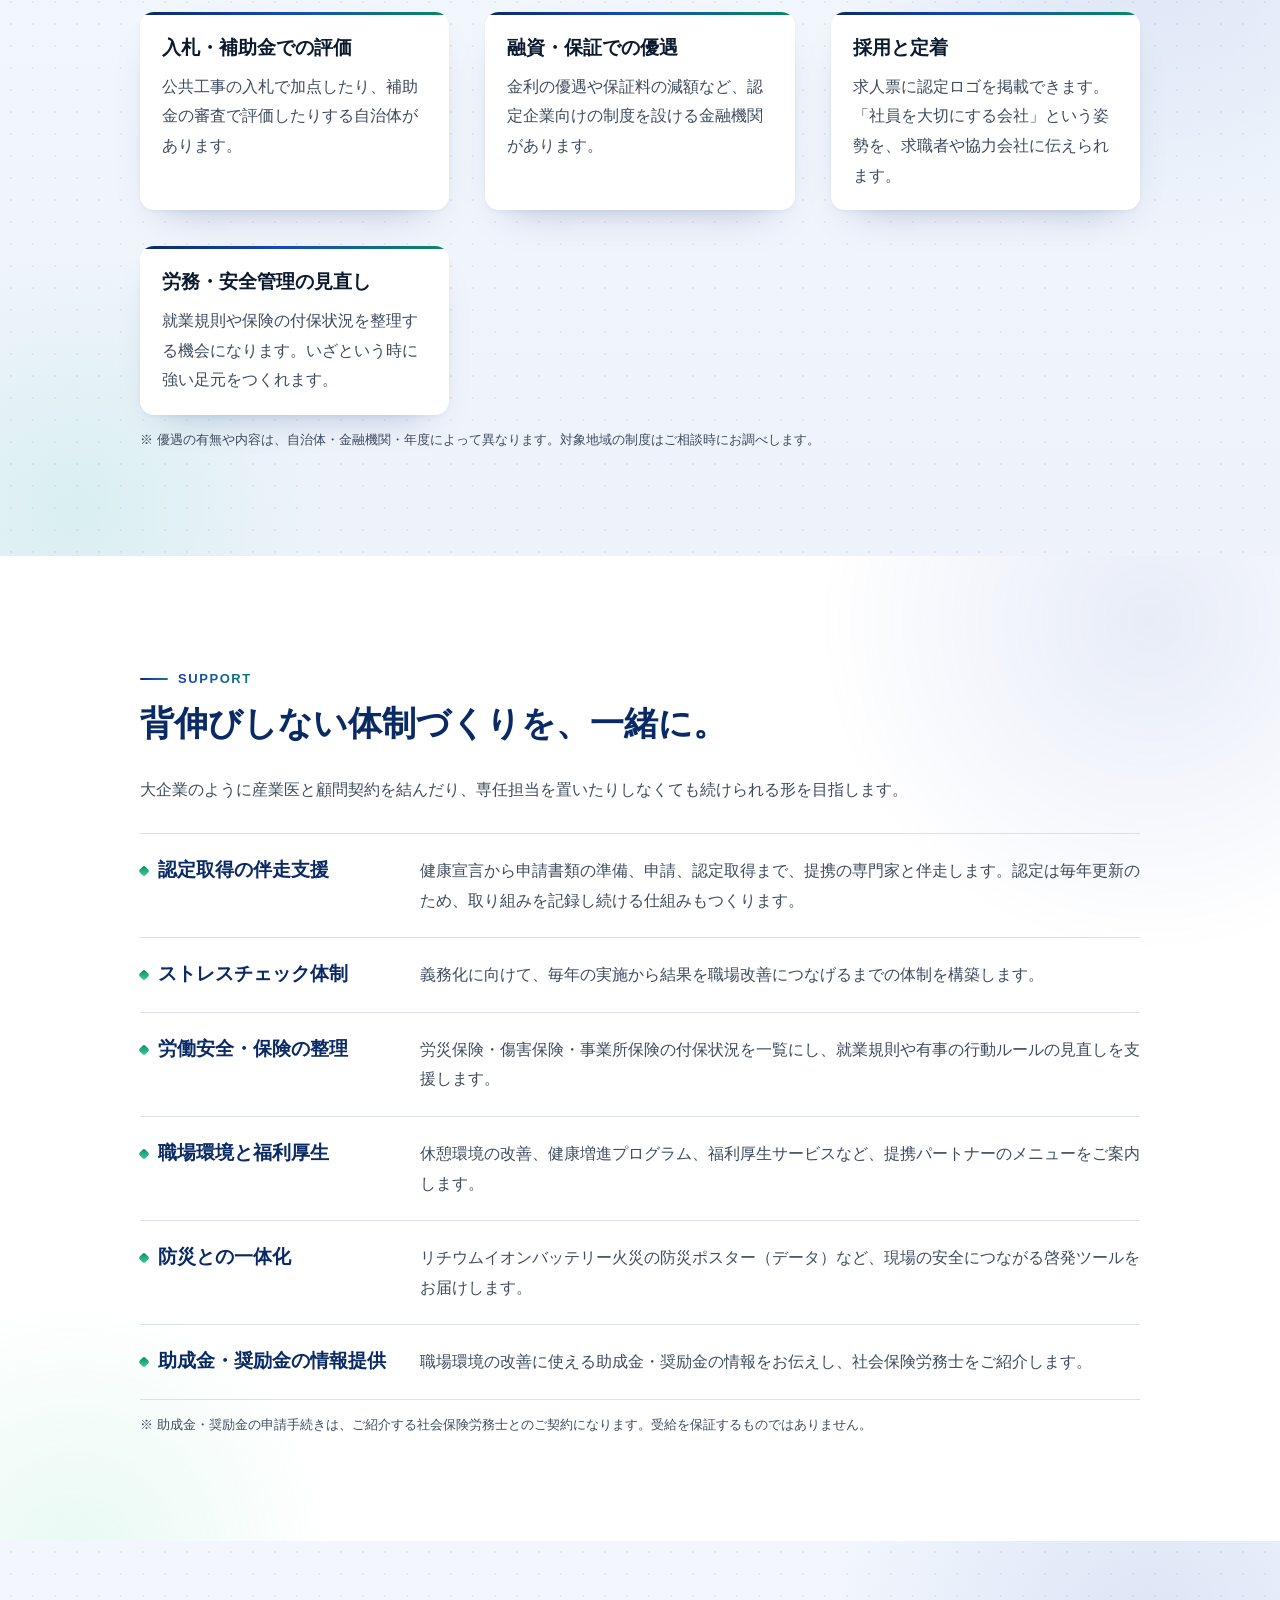
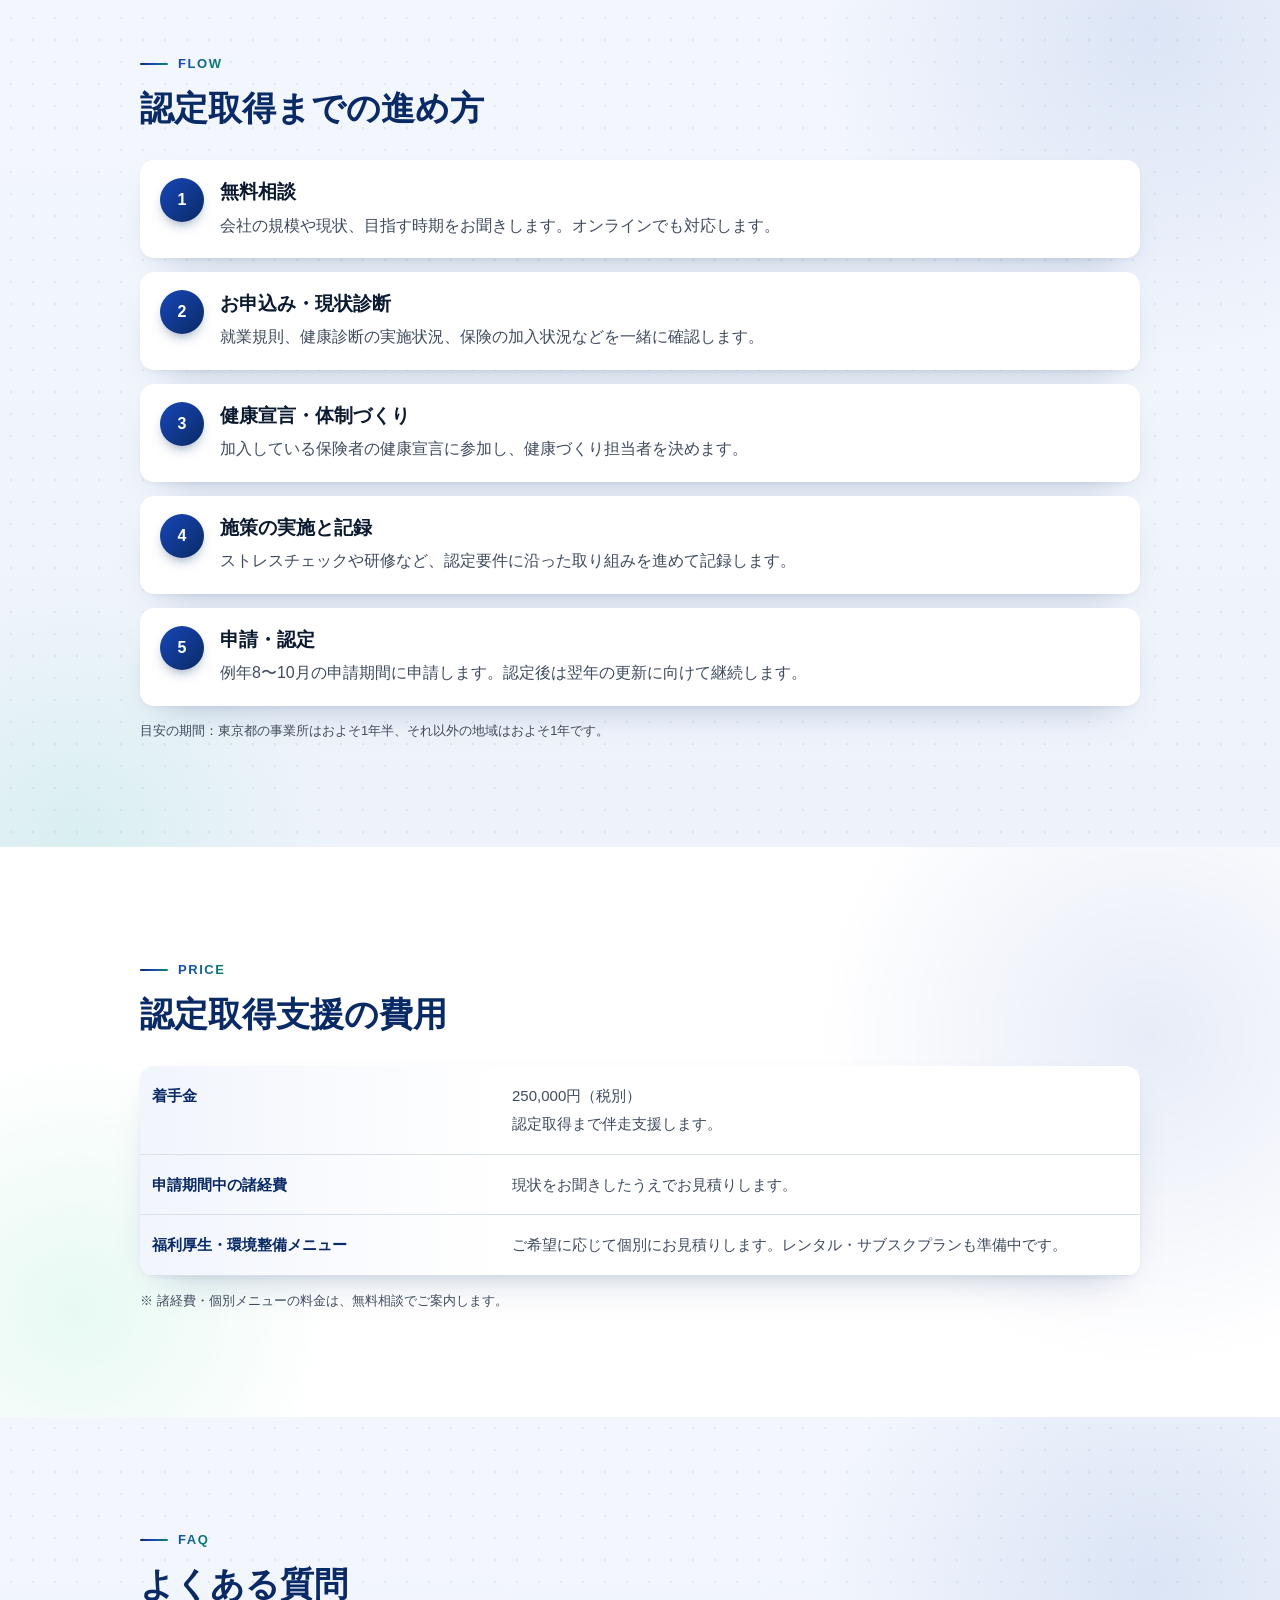
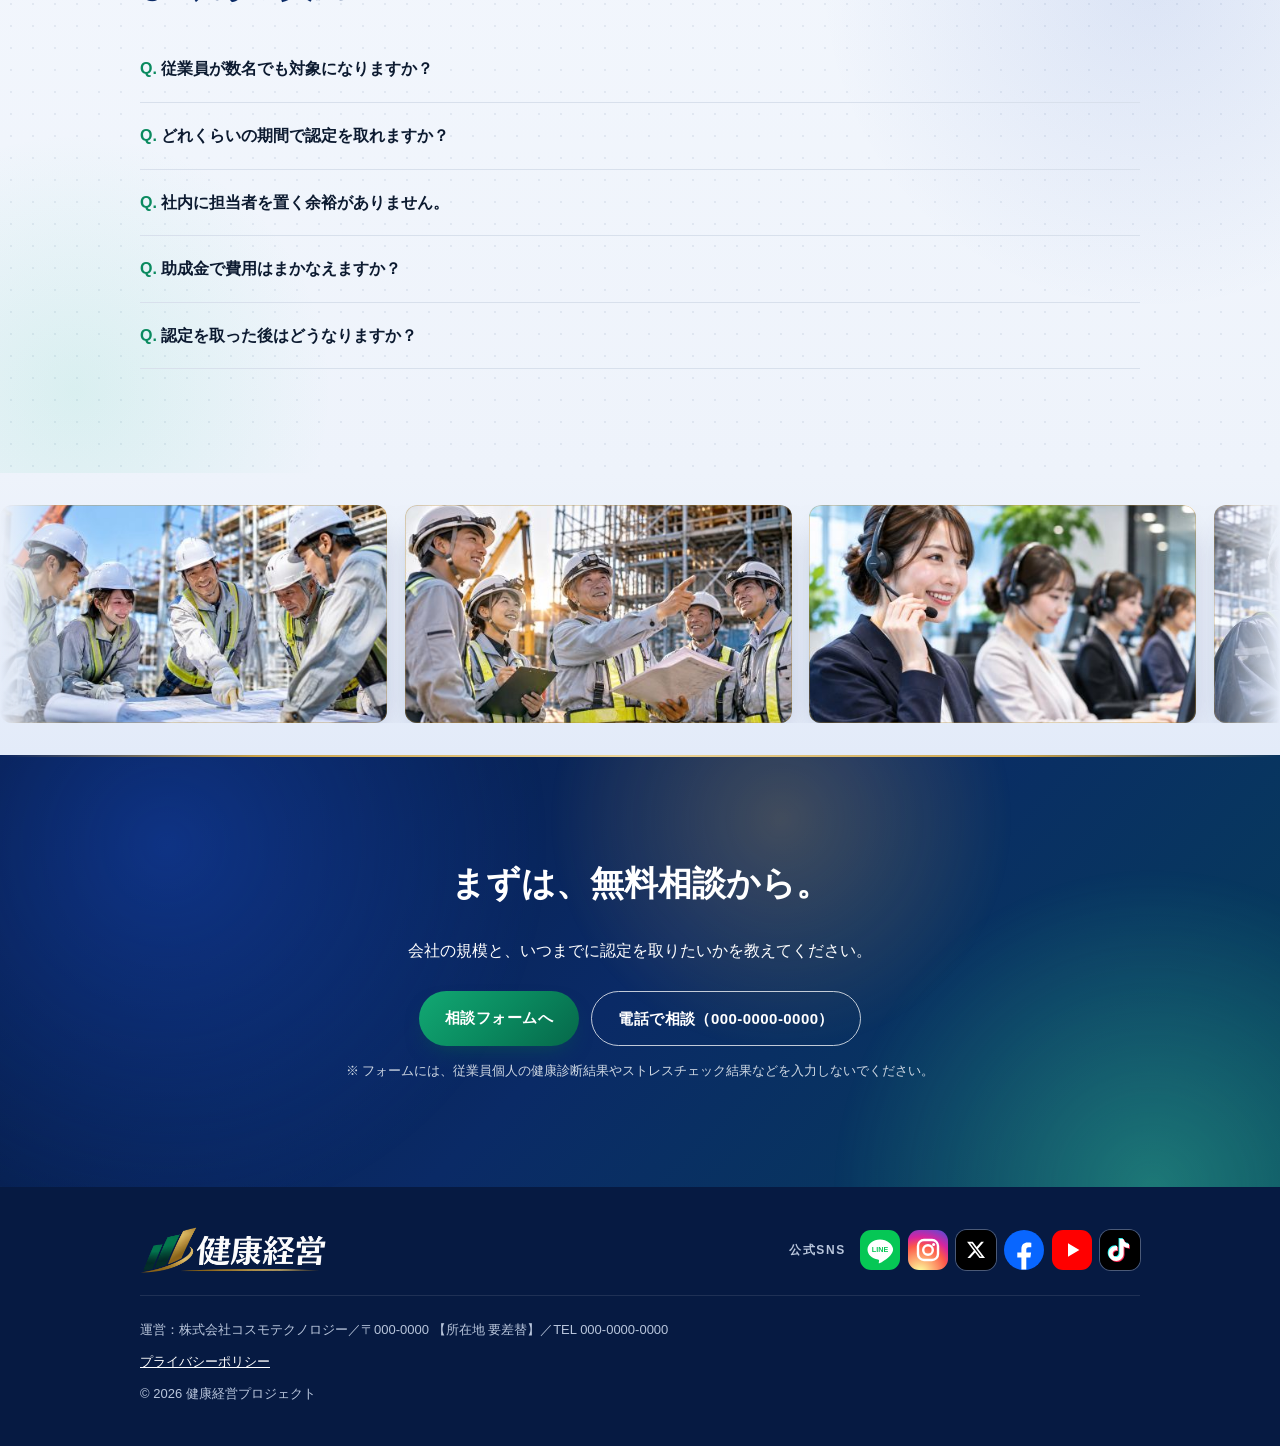
==== commit f7efa382: "配色・ロゴ・SNSアイコン・スマホメニュー・SEO/LLMO対応" ====
--- a/index.html
+++ b/index.html
@@ -3,19 +3,219 @@
 <head>
 <meta charset="UTF-8">
 <meta name="viewport" content="width=device-width, initial-scale=1">
-<title>健康経営プロジェクト｜中小建設業の健康経営優良法人 認定取得を伴走支援</title>
-<meta name="description" content="従業員50人未満の事業場もストレスチェックが義務化へ。専門工事会社・中小建設業のための健康経営優良法人 認定取得 伴走支援。体制づくりから申請、認定後の更新まで、背伸びしない形でサポートします。">
-<meta property="og:title" content="健康経営プロジェクト｜中小建設業の健康経営優良法人 認定取得を伴走支援">
-<meta property="og:description" content="ストレスチェック義務化に備え、健康経営優良法人の認定取得を。中小建設業に特化した伴走支援です。">
-<!-- 画像は仮（tools/make-ogp.ps1 で生成）。独自ドメインにしたらURLを差し替える -->
+<title>建設業の健康経営優良法人 認定取得を伴走支援｜健康経営プロジェクト</title>
+<meta name="description" content="従業員50人未満もストレスチェックが義務化へ。中小建設業・専門工事会社向けに、健康経営優良法人（中小規模法人部門）の認定取得を、健康宣言・体制づくりから申請、毎年の更新まで伴走支援します。着手金25万円（税別）、無料相談受付中。">
+<meta property="og:type" content="website">
+<meta property="og:locale" content="ja_JP">
+<meta property="og:site_name" content="健康経営プロジェクト">
+<meta property="og:title" content="現場を守る会社は、人も守る。｜建設業の健康経営優良法人 認定取得支援">
+<meta property="og:description" content="ストレスチェック義務化に備えて、健康経営優良法人の認定取得を。中小建設業・専門工事会社に特化した伴走支援です。">
+<!-- 独自ドメインにしたら、og:url・og:image・canonical・構造化データのURLをまとめて差し替える -->
+<meta property="og:url" content="https://fujikurakenjiwork-beep.github.io/kenko-keiei-project-pages/">
 <meta property="og:image" content="https://fujikurakenjiwork-beep.github.io/kenko-keiei-project-pages/assets/ogp.png">
-<meta property="og:url" content="https://fujikurakenjiwork-beep.github.io/kenko-keiei-project-pages/">
 <meta property="og:image:width" content="1200">
 <meta property="og:image:height" content="630">
+<meta property="og:image:alt" content="現場を守る会社は、人も守る。健康経営優良法人の認定取得を伴走支援する健康経営プロジェクト">
 <meta name="twitter:card" content="summary_large_image">
-<meta property="og:type" content="website">
+<meta name="twitter:title" content="現場を守る会社は、人も守る。｜建設業の健康経営優良法人 認定取得支援">
+<meta name="twitter:description" content="ストレスチェック義務化に備えて、健康経営優良法人の認定取得を。中小建設業・専門工事会社に特化した伴走支援です。">
+<meta name="twitter:image" content="https://fujikurakenjiwork-beep.github.io/kenko-keiei-project-pages/assets/ogp.png">
+<link rel="icon" href="./assets/logo/mark-32.png" sizes="32x32" type="image/png">
+<link rel="icon" href="./assets/logo/mark-512.png" sizes="512x512" type="image/png">
+<link rel="apple-touch-icon" href="./assets/logo/mark-180.png">
+<meta name="theme-color" content="#0a2a66">
 <link rel="canonical" href="https://fujikurakenjiwork-beep.github.io/kenko-keiei-project-pages/">
-<meta name="robots" content="noindex"><!-- 要差替：連絡先を確定したらこの行を削除 -->
+<!-- 要差替：連絡先を確定し、公開の承認が出たら、下の noindex を index 版に入れ替える
+<meta name="robots" content="index,follow,max-image-preview:large,max-snippet:-1"> -->
+<meta name="robots" content="noindex">
+<link rel="sitemap" type="application/xml" href="./sitemap.xml">
+<!-- 構造化データ（検索エンジン・AI向け）。本文を直したら、FAQ・料金・支援内容もここを合わせて直す -->
+<script type="application/ld+json">
+{
+ "@context": "https://schema.org",
+ "@graph": [
+  {
+   "@type": "Organization",
+   "@id": "https://fujikurakenjiwork-beep.github.io/kenko-keiei-project-pages/#org",
+   "name": "株式会社コスモテクノロジー",
+   "url": "https://fujikurakenjiwork-beep.github.io/kenko-keiei-project-pages/",
+   "logo": {
+    "@type": "ImageObject",
+    "url": "https://fujikurakenjiwork-beep.github.io/kenko-keiei-project-pages/assets/logo/logo-720.png",
+    "width": 720,
+    "height": 179
+   },
+   "brand": {
+    "@type": "Brand",
+    "name": "健康経営プロジェクト",
+    "logo": "https://fujikurakenjiwork-beep.github.io/kenko-keiei-project-pages/assets/logo/mark-512.png"
+   }
+  },
+  {
+   "@type": "WebSite",
+   "@id": "https://fujikurakenjiwork-beep.github.io/kenko-keiei-project-pages/#website",
+   "url": "https://fujikurakenjiwork-beep.github.io/kenko-keiei-project-pages/",
+   "name": "健康経営プロジェクト",
+   "inLanguage": "ja",
+   "publisher": {
+    "@id": "https://fujikurakenjiwork-beep.github.io/kenko-keiei-project-pages/#org"
+   }
+  },
+  {
+   "@type": "WebPage",
+   "@id": "https://fujikurakenjiwork-beep.github.io/kenko-keiei-project-pages/#webpage",
+   "url": "https://fujikurakenjiwork-beep.github.io/kenko-keiei-project-pages/",
+   "name": "建設業の健康経営優良法人 認定取得を伴走支援｜健康経営プロジェクト",
+   "description": "従業員50人未満もストレスチェックが義務化へ。中小建設業・専門工事会社向けに、健康経営優良法人（中小規模法人部門）の認定取得を、健康宣言・体制づくりから申請、毎年の更新まで伴走支援します。着手金25万円（税別）、無料相談受付中。",
+   "inLanguage": "ja",
+   "isPartOf": {
+    "@id": "https://fujikurakenjiwork-beep.github.io/kenko-keiei-project-pages/#website"
+   },
+   "about": {
+    "@id": "https://fujikurakenjiwork-beep.github.io/kenko-keiei-project-pages/#service"
+   },
+   "primaryImageOfPage": {
+    "@type": "ImageObject",
+    "url": "https://fujikurakenjiwork-beep.github.io/kenko-keiei-project-pages/assets/ogp.png",
+    "width": 1200,
+    "height": 630
+   },
+   "dateModified": "2026-11-26"
+  },
+  {
+   "@type": "Service",
+   "@id": "https://fujikurakenjiwork-beep.github.io/kenko-keiei-project-pages/#service",
+   "name": "健康経営優良法人 認定取得 伴走支援",
+   "serviceType": "健康経営優良法人（中小規模法人部門）の認定取得支援",
+   "description": "中小建設業・専門工事会社向けに、健康宣言・体制づくり・ストレスチェック体制の構築から、申請、毎年の更新までを提携の専門家と伴走支援するサービス。",
+   "provider": {
+    "@id": "https://fujikurakenjiwork-beep.github.io/kenko-keiei-project-pages/#org"
+   },
+   "areaServed": {
+    "@type": "Country",
+    "name": "日本"
+   },
+   "audience": {
+    "@type": "BusinessAudience",
+    "audienceType": "中小建設業・専門工事会社（従業員50人未満の事業場を含む）"
+   },
+   "offers": {
+    "@type": "Offer",
+    "name": "着手金",
+    "price": "250000",
+    "priceCurrency": "JPY",
+    "priceSpecification": {
+     "@type": "UnitPriceSpecification",
+     "price": "250000",
+     "priceCurrency": "JPY",
+     "valueAddedTaxIncluded": false
+    },
+    "description": "認定取得まで伴走支援。申請期間中の諸経費、福利厚生・環境整備メニューは別途お見積り。"
+   },
+   "hasOfferCatalog": {
+    "@type": "OfferCatalog",
+    "name": "支援内容",
+    "itemListElement": [
+     {
+      "@type": "Offer",
+      "itemOffered": {
+       "@type": "Service",
+       "name": "認定取得の伴走支援",
+       "description": "健康宣言から申請書類の準備、申請、認定取得まで、提携の専門家と伴走します。認定は毎年更新のため、取り組みを記録し続ける仕組みもつくります。"
+      }
+     },
+     {
+      "@type": "Offer",
+      "itemOffered": {
+       "@type": "Service",
+       "name": "ストレスチェック体制",
+       "description": "義務化に向けて、毎年の実施から結果を職場改善につなげるまでの体制を構築します。"
+      }
+     },
+     {
+      "@type": "Offer",
+      "itemOffered": {
+       "@type": "Service",
+       "name": "労働安全・保険の整理",
+       "description": "労災保険・傷害保険・事業所保険の付保状況を一覧にし、就業規則や有事の行動ルールの見直しを支援します。"
+      }
+     },
+     {
+      "@type": "Offer",
+      "itemOffered": {
+       "@type": "Service",
+       "name": "職場環境と福利厚生",
+       "description": "休憩環境の改善、健康増進プログラム、福利厚生サービスなど、提携パートナーのメニューをご案内します。"
+      }
+     },
+     {
+      "@type": "Offer",
+      "itemOffered": {
+       "@type": "Service",
+       "name": "防災との一体化",
+       "description": "リチウムイオンバッテリー火災の防災ポスター（データ）など、現場の安全につながる啓発ツールをお届けします。"
+      }
+     },
+     {
+      "@type": "Offer",
+      "itemOffered": {
+       "@type": "Service",
+       "name": "助成金・奨励金の情報提供",
+       "description": "職場環境の改善に使える助成金・奨励金の情報をお伝えし、社会保険労務士をご紹介します。"
+      }
+     }
+    ]
+   }
+  },
+  {
+   "@type": "FAQPage",
+   "@id": "https://fujikurakenjiwork-beep.github.io/kenko-keiei-project-pages/#faq",
+   "mainEntity": [
+    {
+     "@type": "Question",
+     "name": "従業員が数名でも対象になりますか？",
+     "acceptedAnswer": {
+      "@type": "Answer",
+      "text": "はい。健康経営優良法人の中小規模法人部門は、従業員1名以上から申請できます。ストレスチェックの義務化も、従業員を雇用しているすべての事業場が対象です。"
+     }
+    },
+    {
+     "@type": "Question",
+     "name": "どれくらいの期間で認定を取れますか？",
+     "acceptedAnswer": {
+      "@type": "Answer",
+      "text": "申請は年1回です。準備を始める時期によって、およそ1年〜1年半を見込んでください。"
+     }
+    },
+    {
+     "@type": "Question",
+     "name": "社内に担当者を置く余裕がありません。",
+     "acceptedAnswer": {
+      "@type": "Answer",
+      "text": "書類の準備や記録の仕組みづくりは、こちらで支援します。社内でお願いするのは、意思決定と最低限の窓口役です。"
+     }
+    },
+    {
+     "@type": "Question",
+     "name": "助成金で費用はまかなえますか？",
+     "acceptedAnswer": {
+      "@type": "Answer",
+      "text": "使える制度は、地域・会社の規模・取り組みの内容によって異なります。該当しそうな制度の情報をお伝えし、社会保険労務士をご紹介します。受給を保証するものではありません。"
+     }
+    },
+    {
+     "@type": "Question",
+     "name": "認定を取った後はどうなりますか？",
+     "acceptedAnswer": {
+      "@type": "Answer",
+      "text": "認定は毎年更新です。継続の支援に加えて、その先のウェルビーイング経営に進むためのご提案も行います。"
+     }
+    }
+   ]
+  }
+ ]
+}
+</script>
 
 <style>
 :root{
@@ -242,33 +442,76 @@
 .review{background:#fff4cc;color:var(--ink);font-size:13px;line-height:1.6;text-align:center;padding:8px var(--pad);border-bottom:1px solid #f0dc8a}
 .review strong{color:var(--ink)}
 </style>
+<link rel="stylesheet" href="./theme.css">
+<link rel="stylesheet" href="./nav.css">
 <link rel="stylesheet" href="./chatbot.css">
 </head>
 
 <body>
+<!-- SNSアイコン（各社の色で描いた図形。リンク先は nav.js の SNS で設定） -->
+<svg class="sns-sprite" aria-hidden="true" focusable="false" style="position:absolute;width:0;height:0;overflow:hidden">
+  <defs>
+    <radialGradient id="ig-g" cx="30%" cy="107%" r="150%"><stop offset="0" stop-color="#fdf497"/><stop offset=".05" stop-color="#fdf497"/><stop offset=".45" stop-color="#fd5949"/><stop offset=".6" stop-color="#d6249f"/><stop offset=".9" stop-color="#285aeb"/></radialGradient>
+  </defs>
+  <symbol id="ico-line" viewBox="0 0 40 40"><rect width="40" height="40" rx="11" fill="#06c755"/><path fill="#fff" d="M20 9.5c-6.9 0-12.5 4.5-12.5 10.1 0 5 4.4 9.2 10.4 10 .4.1 1 .3 1.1.6.1.3.1.8 0 1.1l-.2 1.1c-.1.3-.3 1.3 1.1.7 1.4-.6 7.6-4.5 10.4-7.7 1.9-2.1 2.8-4.1 2.8-6.4C32.5 14 26.9 9.5 20 9.5z"/><text x="20" y="22.4" text-anchor="middle" font-family="Arial,Helvetica,sans-serif" font-weight="900" font-size="7.2" fill="#06c755">LINE</text></symbol>
+  <symbol id="ico-instagram" viewBox="0 0 40 40"><rect width="40" height="40" rx="11" fill="url(#ig-g)"/><rect x="10" y="10" width="20" height="20" rx="6" fill="none" stroke="#fff" stroke-width="2.4"/><circle cx="20" cy="20" r="4.8" fill="none" stroke="#fff" stroke-width="2.4"/><circle cx="25.6" cy="14.4" r="1.5" fill="#fff"/></symbol>
+  <symbol id="ico-x" viewBox="0 0 40 40"><rect width="40" height="40" rx="11" fill="#000"/><path fill="#fff" transform="translate(10 10) scale(.8333)" d="M18.244 2.25h3.308l-7.227 8.26 8.502 11.24H16.17l-5.214-6.817L4.99 21.75H1.68l7.73-8.835L1.254 2.25H8.08l4.713 6.231zm-1.161 17.52h1.833L7.084 4.126H5.117z"/></symbol>
+  <symbol id="ico-facebook" viewBox="0 0 40 40"><circle cx="20" cy="20" r="20" fill="#0866ff"/><path fill="#fff" d="M22.3 39.6V27.6h4.1l.7-5H22.3v-3c0-1.4.5-2.4 2.4-2.4h2.6v-4.5c-.5-.1-2-.2-3.7-.2-3.7 0-6.2 2.2-6.2 6.4v3.7h-4.1v5h4.1v12z"/></symbol>
+  <symbol id="ico-youtube" viewBox="0 0 40 40"><rect width="40" height="40" rx="11" fill="#ff0000"/><path fill="#fff" d="M16 13.2v13.6l11.4-6.8z"/></symbol>
+  <symbol id="ico-tiktok" viewBox="0 0 40 40"><rect width="40" height="40" rx="11" fill="#000"/><g transform="translate(-.9 -.9)"><path fill="#25f4ee" d="M23.6 9h-4.1v14.6c0 1.9-1.5 3.4-3.4 3.4s-3.4-1.5-3.4-3.4 1.5-3.4 3.4-3.4c.4 0 .7.1 1.1.2v-4.2c-.4-.1-.7-.1-1.1-.1-4.2 0-7.5 3.4-7.5 7.5s3.4 7.5 7.5 7.5 7.5-3.4 7.5-7.5v-7.4c1.5 1.1 3.4 1.7 5.4 1.7v-4.1c-2.8 0-5.2-2.2-5.4-4.8z"/></g><g transform="translate(.9 .9)"><path fill="#fe2c55" d="M23.6 9h-4.1v14.6c0 1.9-1.5 3.4-3.4 3.4s-3.4-1.5-3.4-3.4 1.5-3.4 3.4-3.4c.4 0 .7.1 1.1.2v-4.2c-.4-.1-.7-.1-1.1-.1-4.2 0-7.5 3.4-7.5 7.5s3.4 7.5 7.5 7.5 7.5-3.4 7.5-7.5v-7.4c1.5 1.1 3.4 1.7 5.4 1.7v-4.1c-2.8 0-5.2-2.2-5.4-4.8z"/></g><path fill="#fff" d="M23.6 9h-4.1v14.6c0 1.9-1.5 3.4-3.4 3.4s-3.4-1.5-3.4-3.4 1.5-3.4 3.4-3.4c.4 0 .7.1 1.1.2v-4.2c-.4-.1-.7-.1-1.1-.1-4.2 0-7.5 3.4-7.5 7.5s3.4 7.5 7.5 7.5 7.5-3.4 7.5-7.5v-7.4c1.5 1.1 3.4 1.7 5.4 1.7v-4.1c-2.8 0-5.2-2.2-5.4-4.8z"/></symbol>
+</svg>
 <!-- 確認用のお知らせ帯：正式公開時にこのブロックと .review のCSSを削除する -->
 <div class="review" role="note"><strong>確認用の仮版です。</strong>電話番号・所在地・相談フォームはまだ仮のため、つながりません。ご意見はLINEでお送りください。</div>
 <header>
   <div class="wrap bar">
-    <a href="#" class="logo">健康経営プロジェクト<small>中小建設業の認定取得 伴走支援</small></a>
-    <nav><ul>
+    <a href="./" class="logo"><img src="./assets/logo/logo-360.png" srcset="./assets/logo/logo-360.png 360w, ./assets/logo/logo-720.png 720w" sizes="170px" width="360" height="89" alt="健康経営プロジェクト"><span class="sr">中小建設業の認定取得 伴走支援</span></a>
+    <nav class="gnav" aria-label="ページ内メニュー"><ul>
       <li><a href="#why">なぜ今か</a></li>
       <li><a href="#merit">メリット</a></li>
       <li><a href="#support">支援内容</a></li>
       <li><a href="#flow">進め方</a></li>
       <li><a href="#faq">よくある質問</a></li>
     </ul></nav>
+    <ul class="sns sns--head" data-sns-list aria-label="公式SNS"></ul>
     <!-- 要差替：GoogleフォームのURL -->
     <a class="btn" href="#contact">無料相談</a>
+    <button class="menu-btn" type="button" aria-expanded="false" aria-controls="drawer" aria-label="メニューを開く"><span></span><span></span><span></span></button>
   </div>
 </header>
 
+<!-- スマホ・タブレット用メニュー（幅1100px以下で右からスライド） -->
+<div class="drawer-overlay"></div>
+<div id="drawer" class="drawer" role="dialog" aria-modal="true" aria-label="メニュー" aria-hidden="true">
+  <div class="drawer-head">
+    <img src="./assets/logo/logo-white-360.png" srcset="./assets/logo/logo-white-360.png 360w, ./assets/logo/logo-white-720.png 720w" sizes="130px" width="360" height="89" alt="健康経営プロジェクト">
+    <button class="drawer-close" type="button" aria-label="メニューを閉じる"><span aria-hidden="true">&times;</span></button>
+  </div>
+  <svg class="drawer-pulse" viewBox="0 0 240 28" preserveAspectRatio="none" aria-hidden="true" focusable="false">
+    <defs><linearGradient id="pulse-g" x1="0" x2="1"><stop offset="0" stop-color="#3fd0a0" stop-opacity=".2"/><stop offset=".45" stop-color="#3fd0a0"/><stop offset="1" stop-color="#ecd59a"/></linearGradient></defs>
+    <path pathLength="240" d="M0 15h78l7-9 9 19 9-21 7 11h130"/>
+  </svg>
+  <nav class="drawer-nav" aria-label="ページ内メニュー"><ol>
+    <li style="--i:1"><a href="#movie"><span class="en">MOVIE</span>紹介動画</a></li>
+    <li style="--i:2"><a href="#why"><span class="en">WHY</span>なぜ今か</a></li>
+    <li style="--i:3"><a href="#merit"><span class="en">MERIT</span>メリット</a></li>
+    <li style="--i:4"><a href="#support"><span class="en">SUPPORT</span>支援内容</a></li>
+    <li style="--i:5"><a href="#flow"><span class="en">FLOW</span>進め方</a></li>
+    <li style="--i:6"><a href="#price"><span class="en">PRICE</span>料金</a></li>
+    <li style="--i:7"><a href="#faq"><span class="en">FAQ</span>よくある質問</a></li>
+  </ol></nav>
+  <a class="btn drawer-cta" href="#contact">無料相談を申し込む</a>
+  <p class="drawer-sns-label">公式SNS</p>
+  <ul class="sns sns--drawer" data-sns-list aria-label="公式SNS"></ul>
+  <p class="drawer-note">運営：株式会社コスモテクノロジー</p>
+</div>
+
 <main>
   <section class="hero">
+    <div class="fx-aurora" aria-hidden="true"><span></span><span></span><span></span></div>
     <div class="wrap hero-grid">
       <div>
         <p class="tag">専門工事会社・中小建設業の方へ</p>
-        <h1><span class="nw">現場を守る</span><span class="nw">会社は、</span><br><em>人も守る。</em></h1>
+        <h1><span class="h1-kicker">健康経営優良法人の認定取得を伴走支援</span><span class="nw">現場を守る</span><span class="nw">会社は、</span><br><em>人も守る。</em></h1>
         <p class="lead">従業員50人未満の事業場も、ストレスチェックが義務になります。その備えとして「健康経営優良法人」の認定取得を、体制づくりから申請、認定後の更新まで伴走支援します。</p>
         <div class="actions">
           <a class="btn" href="#contact">無料で相談する</a>
@@ -314,6 +557,7 @@
 
   <!-- 15秒動画：実績の数字（8〜10.2秒）と着手金（10.2〜13秒）の場面は、数字の確認が済むまで飛ばして再生する -->
   <section id="movie" class="movie">
+    <div class="fx-aurora" aria-hidden="true"><span></span><span></span><span></span></div>
     <div class="wrap movie-grid">
       <div class="movie-copy">
         <p class="eyebrow">MOVIE</p>
@@ -427,7 +671,7 @@
   <section id="price">
     <div class="wrap">
       <p class="eyebrow fade">PRICE</p>
-      <h2 class="fade">費用</h2>
+      <h2 class="fade">認定取得支援の費用</h2>
       <!-- 着手金は2026-11-25に確定 -->
       <table class="fade">
         <tr><th>着手金</th><td>250,000円（税別）<br>認定取得まで伴走支援します。</td></tr>
@@ -477,6 +721,7 @@
   </div>
 
   <section id="contact" class="cta">
+    <div class="fx-aurora" aria-hidden="true"><span></span><span></span><span></span></div>
     <div class="wrap">
       <h2>まずは、無料相談から。</h2>
       <p>会社の規模と、いつまでに認定を取りたいかを教えてください。</p>
@@ -492,6 +737,13 @@
 
 <footer>
   <div class="wrap">
+    <div class="foot-top">
+      <a href="./" class="foot-logo"><img src="./assets/logo/logo-white-360.png" srcset="./assets/logo/logo-white-360.png 360w, ./assets/logo/logo-white-720.png 720w" sizes="190px" width="360" height="89" alt="健康経営プロジェクト" loading="lazy"></a>
+      <div class="foot-sns">
+        <p class="foot-sns-label">公式SNS</p>
+        <ul class="sns sns--foot" data-sns-list aria-label="公式SNS"></ul>
+      </div>
+    </div>
     <!-- 要差替：所在地・電話。パートナー表記は各社の許諾後に追加 -->
     <p>運営：株式会社コスモテクノロジー／〒000-0000 【所在地 要差替】／TEL 000-0000-0000</p>
     <p style="margin-top:.6em"><a href="./privacy.html">プライバシーポリシー</a></p>
@@ -532,5 +784,7 @@
 </script>
 <!-- 案内チャットボット（条件分岐型。回答の文面は chatbot.js 内） -->
 <script src="./chatbot.js" defer></script>
+<!-- SNSアイコンとスマホ用メニュー -->
+<script src="./nav.js" defer></script>
 </body>
 </html>
--- a/theme.css
+++ b/theme.css
@@ -0,0 +1,156 @@
+/* =========================================================
+   テーマ：深いロイヤルネイビー × エメラルド × ゴールド
+   ・index.html のインラインCSSの上から重ねる（このファイルを外せば元の見た目に戻る）
+   ・動きは transform と opacity だけで作り、スマホでは光の数と大きさを減らす
+   ========================================================= */
+:root{
+  --navy:#0a2a66;
+  --navy-deep:#061a42;
+  --royal:#1747b8;
+  --accent:#0a8a5f;
+  --mint:#3fd0a0;
+  --gold:#c9a24a;
+  --gold-l:#ecd59a;
+  --bg-alt:#eef3fb;
+  --ink:#0c1a30;
+  --ink-sub:#3f4b5e;
+  --line:#d8e0ec;
+  --grad-brand:linear-gradient(120deg,var(--navy) 0%,var(--royal) 45%,var(--accent) 100%);
+  --grad-btn:linear-gradient(135deg,#12a873 0%,#0a8a5f 50%,#06684a 100%);
+  --shadow-card:0 18px 40px -24px rgba(10,42,102,.35),0 2px 6px -2px rgba(10,42,102,.08);
+}
+
+/* ---------- ヘッダー：上端に流れるグラデーションライン ---------- */
+header{background:rgba(255,255,255,.9);border-bottom-color:rgba(10,42,102,.08)}
+header::before{
+  content:"";position:absolute;left:0;right:0;top:0;height:3px;
+  background:linear-gradient(90deg,var(--navy),var(--royal),var(--mint),var(--gold),var(--navy));
+  background-size:200% 100%;animation:fx-line 10s linear infinite;
+}
+@keyframes fx-line{to{background-position:-200% 0}}
+.logo{color:var(--navy)}
+
+/* ---------- ボタン ---------- */
+.btn{border-radius:999px;background:var(--grad-btn);box-shadow:0 10px 22px -10px rgba(6,104,74,.6);
+  transition:transform .2s ease,box-shadow .2s ease,opacity .2s ease}
+.btn:hover{opacity:1;transform:translateY(-2px);box-shadow:0 14px 26px -10px rgba(6,104,74,.7)}
+.btn.ghost{background:transparent;box-shadow:none;border-width:1.5px}
+
+/* ---------- 動く光（fx-aurora）：濃紺の帯の背後で、3つの光がゆっくり漂う ---------- */
+.fx-aurora{position:absolute;inset:0;overflow:hidden;pointer-events:none;z-index:0;contain:paint}
+.fx-aurora span{
+  position:absolute;border-radius:50%;
+  width:var(--s,60vw);height:var(--s,60vw);
+  background:radial-gradient(circle at center,var(--c) 0%,transparent 68%);
+  opacity:var(--o,.55);will-change:transform;
+  animation:fx-drift var(--d,24s) ease-in-out infinite alternate;
+}
+.fx-aurora span:nth-child(1){--c:rgba(23,71,184,.95);--s:62vw;--d:22s;left:-18vw;top:-24vw}
+.fx-aurora span:nth-child(2){--c:rgba(63,208,160,.75);--s:52vw;--d:27s;right:-16vw;bottom:-26vw;animation-delay:-6s}
+.fx-aurora span:nth-child(3){--c:rgba(201,162,74,.65);--s:38vw;--d:31s;left:42%;top:-14vw;--o:.45;animation-delay:-12s}
+@keyframes fx-drift{
+  0%  {transform:translate3d(0,0,0) scale(1)}
+  50% {transform:translate3d(6vw,4vw,0) scale(1.12)}
+  100%{transform:translate3d(-4vw,7vw,0) scale(.95)}
+}
+.hero > .wrap,.movie > .wrap,.cta > .wrap{position:relative;z-index:1}
+
+/* ---------- ファーストビュー：濃紺の帯に切り替え ---------- */
+.hero{
+  color:#fff;
+  background:
+    linear-gradient(160deg,var(--navy-deep) 0%,var(--navy) 48%,#0b3a7a 100%);
+}
+.hero::before{ /* 斜めの細いライン（光の筋） */
+  content:"";position:absolute;inset:0;z-index:0;pointer-events:none;opacity:.5;
+  background:repeating-linear-gradient(115deg,rgba(255,255,255,.035) 0 1px,transparent 1px 22px);
+}
+.hero h1{color:#fff}
+/* h1 の上に置くキーワード行（検索向けに h1 の中に含める。見た目は小さな見出し） */
+.h1-kicker{display:block;margin-bottom:.75em;font-size:clamp(13px,1.25vw,15px);font-weight:700;line-height:1.5;letter-spacing:.08em;color:var(--gold-l)}
+.hero h1 em{color:transparent;background:linear-gradient(90deg,var(--mint),#9ff0d2 50%,var(--gold-l));
+  -webkit-background-clip:text;background-clip:text}
+.hero .lead{color:#d5e0f2}
+.tag{color:#fff;background:linear-gradient(rgba(255,255,255,.08),rgba(255,255,255,.08)) padding-box,
+  linear-gradient(90deg,var(--gold),var(--gold-l),var(--gold)) border-box}
+.hero .btn:not(.ghost){background:var(--grad-btn)}
+.hero .btn.ghost{color:#fff;border-color:rgba(255,255,255,.75)}
+.hero .btn.ghost:hover{background:rgba(255,255,255,.08)}
+.hero-frame{box-shadow:0 34px 70px -26px rgba(0,0,0,.7),0 0 0 1px rgba(236,213,154,.25)}
+
+/* ---------- 明るいセクション：淡い光とドット模様 ---------- */
+main > section:not(.hero):not(.movie):not(.cta){position:relative;overflow:hidden}
+main > section:not(.hero):not(.movie):not(.cta)::before{
+  content:"";position:absolute;pointer-events:none;z-index:0;border-radius:50%;
+  width:min(70vw,720px);height:min(70vw,720px);right:-18%;top:-30%;
+  background:radial-gradient(circle,rgba(23,71,184,.10),transparent 65%);
+}
+main > section:not(.hero):not(.movie):not(.cta)::after{
+  content:"";position:absolute;pointer-events:none;z-index:0;border-radius:50%;
+  width:min(60vw,560px);height:min(60vw,560px);left:-16%;bottom:-30%;
+  background:radial-gradient(circle,rgba(63,208,160,.12),transparent 65%);
+}
+main > section > .wrap{position:relative;z-index:1}
+.alt{
+  background:
+    radial-gradient(rgba(10,42,102,.07) 1px,transparent 1.2px) 0 0/22px 22px,
+    linear-gradient(180deg,#f3f7fd 0%,var(--bg-alt) 100%);
+}
+
+/* 見出しまわり */
+.eyebrow{display:inline-flex;align-items:center;gap:10px;color:transparent;
+  background:var(--grad-brand);-webkit-background-clip:text;background-clip:text}
+.eyebrow::before{content:"";width:28px;height:2px;border-radius:2px;background:var(--grad-brand)}
+h2{color:var(--navy)}
+
+/* カード類 */
+.item{border-top:0;padding:22px 22px 20px;background:#fff;border-radius:14px;box-shadow:var(--shadow-card);position:relative;overflow:hidden}
+.item::before{content:"";position:absolute;left:0;right:0;top:0;height:3px;background:var(--grad-brand)}
+.law{border-left:0;border-radius:12px;box-shadow:var(--shadow-card);position:relative;overflow:hidden}
+.law::before{content:"";position:absolute;left:0;top:0;bottom:0;width:4px;background:linear-gradient(180deg,var(--accent),var(--mint))}
+.support li{border-color:var(--line)}
+.support h3{color:var(--navy)}
+.support h3::before{content:"";display:inline-block;width:8px;height:8px;border-radius:2px;margin-right:10px;vertical-align:middle;
+  background:linear-gradient(135deg,var(--accent),var(--mint));transform:rotate(45deg)}
+.flow li{border:0;border-radius:14px;box-shadow:var(--shadow-card)}
+.flow li::before{background:linear-gradient(135deg,var(--royal),var(--navy));box-shadow:0 6px 14px -6px rgba(10,42,102,.6)}
+table{border-radius:14px;overflow:hidden;box-shadow:var(--shadow-card)}
+th{background:linear-gradient(90deg,#f1f5fc,#fff);color:var(--navy)}
+details{background:transparent}
+summary::before{color:var(--accent)}
+
+/* ---------- 写真のマーキー帯 ---------- */
+.marquee-band{background:linear-gradient(180deg,#e7eefb 0%,#f5f8fe 100%)}
+.marquee-band.is-reverse{background:linear-gradient(180deg,var(--bg-alt) 0%,#e3ebf9 100%)}
+.marquee-list li{box-shadow:0 14px 30px -16px rgba(10,42,102,.5)}
+
+/* ---------- 動画セクション ---------- */
+.movie{background:linear-gradient(150deg,var(--navy-deep) 0%,#0b2f6e 55%,#062452 100%)}
+.movie .btn{background:var(--grad-btn)}
+
+/* ---------- 最後の相談欄 ---------- */
+.cta{position:relative;overflow:hidden;background:linear-gradient(135deg,var(--navy-deep) 0%,var(--navy) 50%,#063f5a 100%)}
+.cta::after{content:"";position:absolute;left:0;right:0;top:0;height:2px;
+  background:linear-gradient(90deg,transparent,var(--gold) 20%,var(--gold-l) 50%,var(--gold) 80%,transparent)}
+.cta .btn.ghost{border-color:rgba(255,255,255,.75)}
+
+/* ---------- フッター ---------- */
+footer{background:var(--navy-deep);color:#b9c6dc;border-top:0}
+footer p{color:#b9c6dc}
+footer a{color:#fff}
+
+/* ---------- スマホ：光を2つに減らし、小さく・ゆっくりに ---------- */
+@media (max-width:640px){
+  .fx-aurora span:nth-child(1){--s:120vw;left:-50vw;top:-40vw}
+  .fx-aurora span:nth-child(2){--s:110vw;right:-50vw;bottom:-50vw}
+  .fx-aurora span:nth-child(3){display:none}
+  .fx-aurora span{--d:32s}
+  main > section:not(.hero):not(.movie):not(.cta)::before{width:90vw;height:90vw;right:-40%;top:-20%}
+  main > section:not(.hero):not(.movie):not(.cta)::after{width:80vw;height:80vw;left:-40%;bottom:-20%}
+  .item{padding:20px 18px 18px}
+}
+
+/* ---------- 動きを減らす設定：背景の動きは止める（マーキーは別途ゆっくり流す） ---------- */
+@media (prefers-reduced-motion:reduce){
+  .fx-aurora span,header::before{animation:none}
+}
--- a/nav.css
+++ b/nav.css
@@ -0,0 +1,128 @@
+/* =========================================================
+   ロゴ・SNSアイコン・スマホ用メニュー
+   ・幅1100px以下はハンバーガーメニュー（右からスライド）に切り替え
+   ・SNSのリンク先は nav.js の SNS で設定（空欄のあいだは「準備中」表示）
+   ========================================================= */
+
+/* ---------- ロゴ（背景透過PNG。明るい背景は通常版、濃い背景は文字が白の版） ---------- */
+.logo{display:inline-flex;align-items:center;flex:none;line-height:0}
+.logo img{display:block;height:40px;width:auto}
+.logo .sr{position:absolute;width:1px;height:1px;margin:-1px;overflow:hidden;clip:rect(0 0 0 0);white-space:nowrap}
+@media(max-width:860px){.logo img{height:34px}}
+@media(max-width:380px){.logo img{height:29px}}
+
+/* ---------- ヘッダーの並び ---------- */
+.bar{justify-content:flex-start;gap:16px}
+.gnav{margin-left:auto}
+.gnav ul{gap:20px}
+.gnav a{font-weight:600;color:var(--ink-sub);position:relative;padding:6px 0}
+.gnav a::after{content:"";position:absolute;left:0;right:0;bottom:0;height:2px;border-radius:2px;background:var(--grad-brand);
+  transform:scaleX(0);transform-origin:left;transition:transform .25s ease}
+.gnav a:hover{color:var(--navy)}
+.gnav a:hover::after{transform:scaleX(1)}
+
+/* ---------- SNSアイコン ---------- */
+.sns{display:flex;align-items:center;gap:8px;list-style:none;margin:0;padding:0}
+.sns li{line-height:0}
+.sns-ico{display:block;width:30px;height:30px;border-radius:9px;transition:transform .2s ease,box-shadow .2s ease}
+.sns-ico svg{display:block;width:100%;height:100%}
+.sns-ico[data-sns="facebook"]{border-radius:50%}
+.sns-ico:hover{transform:translateY(-2px);box-shadow:0 8px 16px -8px rgba(10,42,102,.55)}
+.sns-ico:focus-visible{outline:2px solid var(--mint);outline-offset:3px}
+.sns--head{gap:6px;flex:none}
+.sns--head .sns-ico{width:28px;height:28px;border-radius:8px}
+.sns--foot .sns-ico,.sns--drawer .sns-ico{width:40px;height:40px;border-radius:11px}
+/* 濃い背景の上では、黒いアイコン（X・TikTok）の輪郭が消えないよう細い縁を付ける */
+.sns--foot .sns-ico[data-sns="x"],.sns--foot .sns-ico[data-sns="tiktok"],
+.sns--drawer .sns-ico[data-sns="x"],.sns--drawer .sns-ico[data-sns="tiktok"]{box-shadow:0 0 0 1px rgba(255,255,255,.28)}
+.sns--foot .sns-ico[data-sns="facebook"],.sns--drawer .sns-ico[data-sns="facebook"]{border-radius:50%}
+
+.sns-toast{position:fixed;left:50%;bottom:calc(96px + env(safe-area-inset-bottom));z-index:120;max-width:calc(100vw - 32px);
+  transform:translate(-50%,12px);opacity:0;padding:10px 18px;border-radius:999px;background:rgba(6,26,66,.94);color:#fff;
+  font-size:13px;line-height:1.5;text-align:center;pointer-events:none;transition:opacity .25s ease,transform .25s ease;
+  box-shadow:0 12px 30px -12px rgba(0,0,0,.5)}
+.sns-toast.on{opacity:1;transform:translate(-50%,0)}
+
+/* ---------- ハンバーガーボタン ---------- */
+.menu-btn{display:none;position:relative;flex:none;width:44px;height:44px;border:0;border-radius:12px;cursor:pointer;
+  background:linear-gradient(135deg,var(--navy),var(--royal));box-shadow:0 8px 18px -10px rgba(10,42,102,.75)}
+.menu-btn span{position:absolute;left:12px;right:12px;height:2px;border-radius:2px;background:#fff;
+  transition:transform .3s ease,opacity .2s ease,top .3s ease,right .3s ease}
+.menu-btn span:nth-child(1){top:15px}
+.menu-btn span:nth-child(2){top:21px;right:18px;background:var(--mint)}
+.menu-btn span:nth-child(3){top:27px}
+.menu-btn[aria-expanded="true"] span:nth-child(1){top:21px;transform:rotate(45deg)}
+.menu-btn[aria-expanded="true"] span:nth-child(2){opacity:0}
+.menu-btn[aria-expanded="true"] span:nth-child(3){top:21px;transform:rotate(-45deg)}
+.menu-btn:focus-visible{outline:2px solid var(--mint);outline-offset:3px}
+
+@media(max-width:1100px){
+  .gnav,.sns--head{display:none}
+  .bar .btn{margin-left:auto}
+  .menu-btn{display:block}
+}
+@media(max-width:860px){.bar{gap:10px}}
+@media(max-width:360px){.bar .btn{padding:8px 12px;font-size:13px}}
+
+/* ---------- スライドメニュー ---------- */
+.drawer-overlay{position:fixed;inset:0;z-index:98;background:rgba(6,26,66,.5);-webkit-backdrop-filter:blur(3px);backdrop-filter:blur(3px);
+  opacity:0;visibility:hidden;transition:opacity .3s ease,visibility .3s}
+.drawer{position:fixed;top:0;right:0;z-index:99;height:100vh;height:100dvh;width:min(88vw,380px);
+  display:flex;flex-direction:column;color:#fff;overflow-y:auto;overscroll-behavior:contain;
+  padding:0 22px calc(24px + env(safe-area-inset-bottom));
+  background:
+    radial-gradient(120% 55% at 100% 0%,rgba(63,208,160,.30),transparent 60%),
+    radial-gradient(90% 45% at 0% 100%,rgba(23,71,184,.60),transparent 62%),
+    linear-gradient(170deg,var(--navy-deep) 0%,var(--navy) 100%);
+  box-shadow:-24px 0 60px -20px rgba(0,0,0,.5);
+  transform:translateX(100%);visibility:hidden;transition:transform .38s cubic-bezier(.2,.8,.2,1),visibility .38s}
+.drawer.is-open{transform:none;visibility:visible}
+.drawer-overlay.is-open{opacity:1;visibility:visible}
+.drawer-head{display:flex;align-items:center;justify-content:space-between;gap:12px;height:64px;flex:none}
+.drawer-head img{display:block;height:30px;width:auto}
+.drawer-close{flex:none;width:44px;height:44px;border-radius:12px;border:1px solid rgba(255,255,255,.25);background:rgba(255,255,255,.06);
+  color:#fff;font-size:24px;line-height:1;cursor:pointer}
+.drawer-close:focus-visible{outline:2px solid var(--mint);outline-offset:2px}
+/* 心拍のライン（開いたときに描かれる） */
+.drawer-pulse{display:block;flex:none;width:100%;height:26px;margin:2px 0 4px}
+.drawer-pulse path{fill:none;stroke:url(#pulse-g);stroke-width:2;stroke-linecap:round;stroke-linejoin:round;
+  stroke-dasharray:240;stroke-dashoffset:240}
+.drawer.is-open .drawer-pulse path{animation:pulse-draw 1.4s ease .15s forwards}
+@keyframes pulse-draw{to{stroke-dashoffset:0}}
+
+.drawer nav{display:block}
+.drawer-nav ol{list-style:none;margin:0;padding:0}
+.drawer-nav li{border-bottom:1px solid rgba(255,255,255,.12);opacity:0;transform:translateX(16px);
+  transition:opacity .35s ease,transform .35s ease}
+.drawer.is-open .drawer-nav li{opacity:1;transform:none;transition-delay:calc(var(--i,1) * 45ms + 80ms)}
+.drawer-nav a{display:flex;align-items:center;gap:14px;min-height:54px;padding:6px 4px;color:#fff;text-decoration:none;font-size:16px;font-weight:700}
+.drawer-nav .en{width:68px;flex:none;font-size:10.5px;letter-spacing:.16em;color:var(--mint);font-weight:700}
+.drawer-nav a::after{content:"";flex:none;margin-left:auto;width:7px;height:7px;border-top:2px solid rgba(255,255,255,.55);border-right:2px solid rgba(255,255,255,.55);transform:rotate(45deg)}
+.drawer-nav a:hover,.drawer-nav a:active{color:var(--gold-l)}
+.drawer-cta{display:block;flex:none;text-align:center;margin:22px 0 0;padding:15px 20px;font-size:16px}
+.drawer-sns-label{margin:24px 0 10px;font-size:12px;font-weight:700;letter-spacing:.14em;color:#b9c6dc}
+.sns--drawer{flex-wrap:wrap;gap:8px}
+.sns--drawer .sns-ico{width:38px;height:38px;border-radius:10px}
+.drawer-note{margin-top:auto;padding-top:22px;font-size:12px;color:#8fa0bd}
+html.nav-lock,html.nav-lock body{overflow:hidden}
+@media(min-width:1101px){.drawer,.drawer-overlay{display:none}}
+@media(max-height:560px){.drawer-nav a{min-height:44px}.drawer-pulse{display:none}}
+
+/* ---------- フッター ---------- */
+.foot-top{display:flex;align-items:center;justify-content:space-between;gap:20px 32px;flex-wrap:wrap;
+  padding-bottom:22px;margin-bottom:22px;border-bottom:1px solid rgba(255,255,255,.1)}
+.foot-logo{display:block;line-height:0}
+.foot-logo img{display:block;height:46px;width:auto}
+.foot-sns{display:flex;align-items:center;gap:14px;flex-wrap:wrap}
+.foot-sns-label{font-size:12px;letter-spacing:.14em;color:#b9c6dc;font-weight:700}
+@media(max-width:640px){
+  .foot-top{flex-direction:column;align-items:flex-start}
+  .foot-logo img{height:38px}
+  .sns--foot{flex-wrap:wrap}
+  .sns--foot .sns-ico{width:38px;height:38px;border-radius:10px}
+}
+
+@media(prefers-reduced-motion:reduce){
+  .drawer,.drawer-overlay,.drawer-nav li,.menu-btn span,.gnav a::after{transition:none}
+  .drawer-pulse path{animation:none;stroke-dashoffset:0}
+}
--- a/chatbot.css
+++ b/chatbot.css
@@ -53,7 +53,8 @@
   display:flex;align-items:center;gap:10px;padding:12px 12px 12px 16px;
   background:var(--kk-navy);color:#fff;flex:none;
 }
-.kkbot-avatar{width:34px;height:34px;border-radius:50%;background:rgba(255,255,255,.16);display:grid;place-items:center;flex:none}
+.kkbot-avatar{width:34px;height:34px;border-radius:50%;background:#fff;display:grid;place-items:center;flex:none;box-shadow:0 0 0 2px rgba(236,213,154,.6)}
+.kkbot-avatar img{display:block;width:72%;height:auto}
 .kkbot-title{flex:1;min-width:0;line-height:1.35}
 .kkbot-title strong{display:block;font-size:15px;color:#fff}
 .kkbot-title small{display:block;font-size:12px;color:#cfd8e3}
